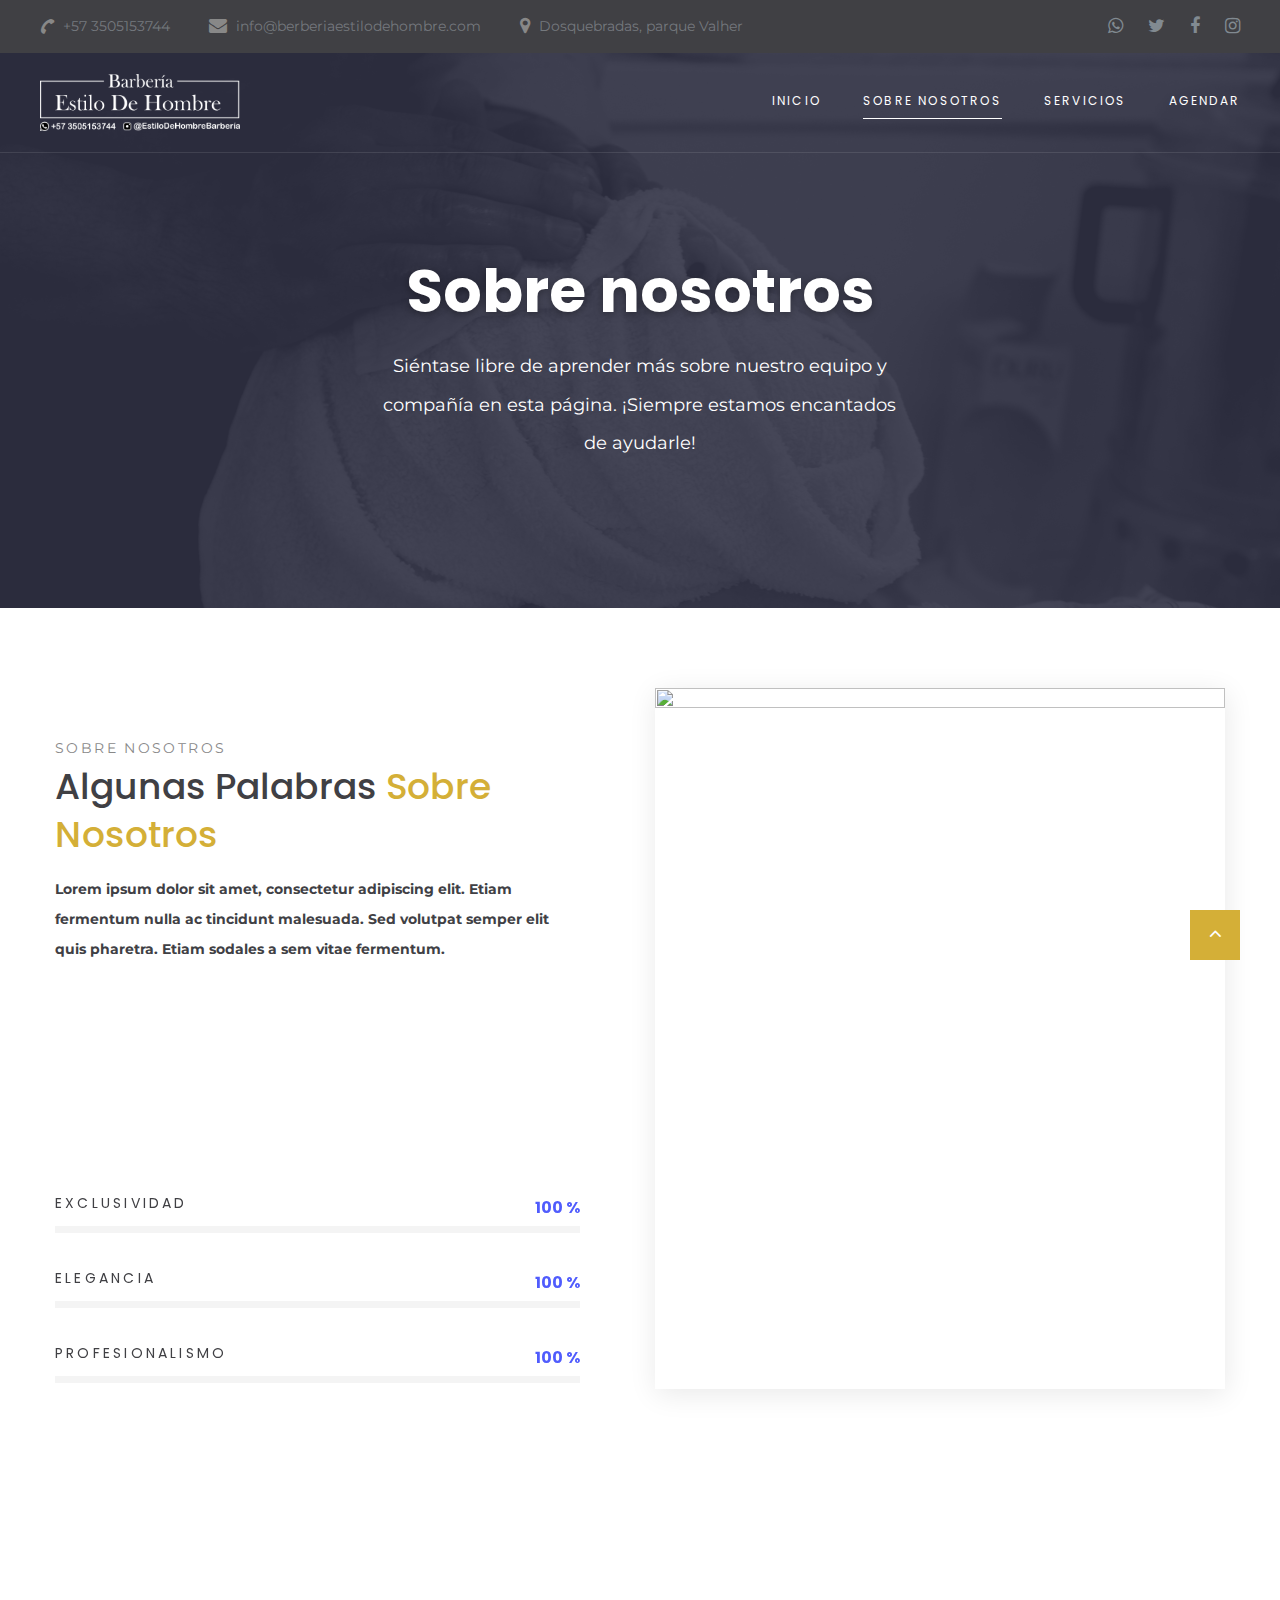
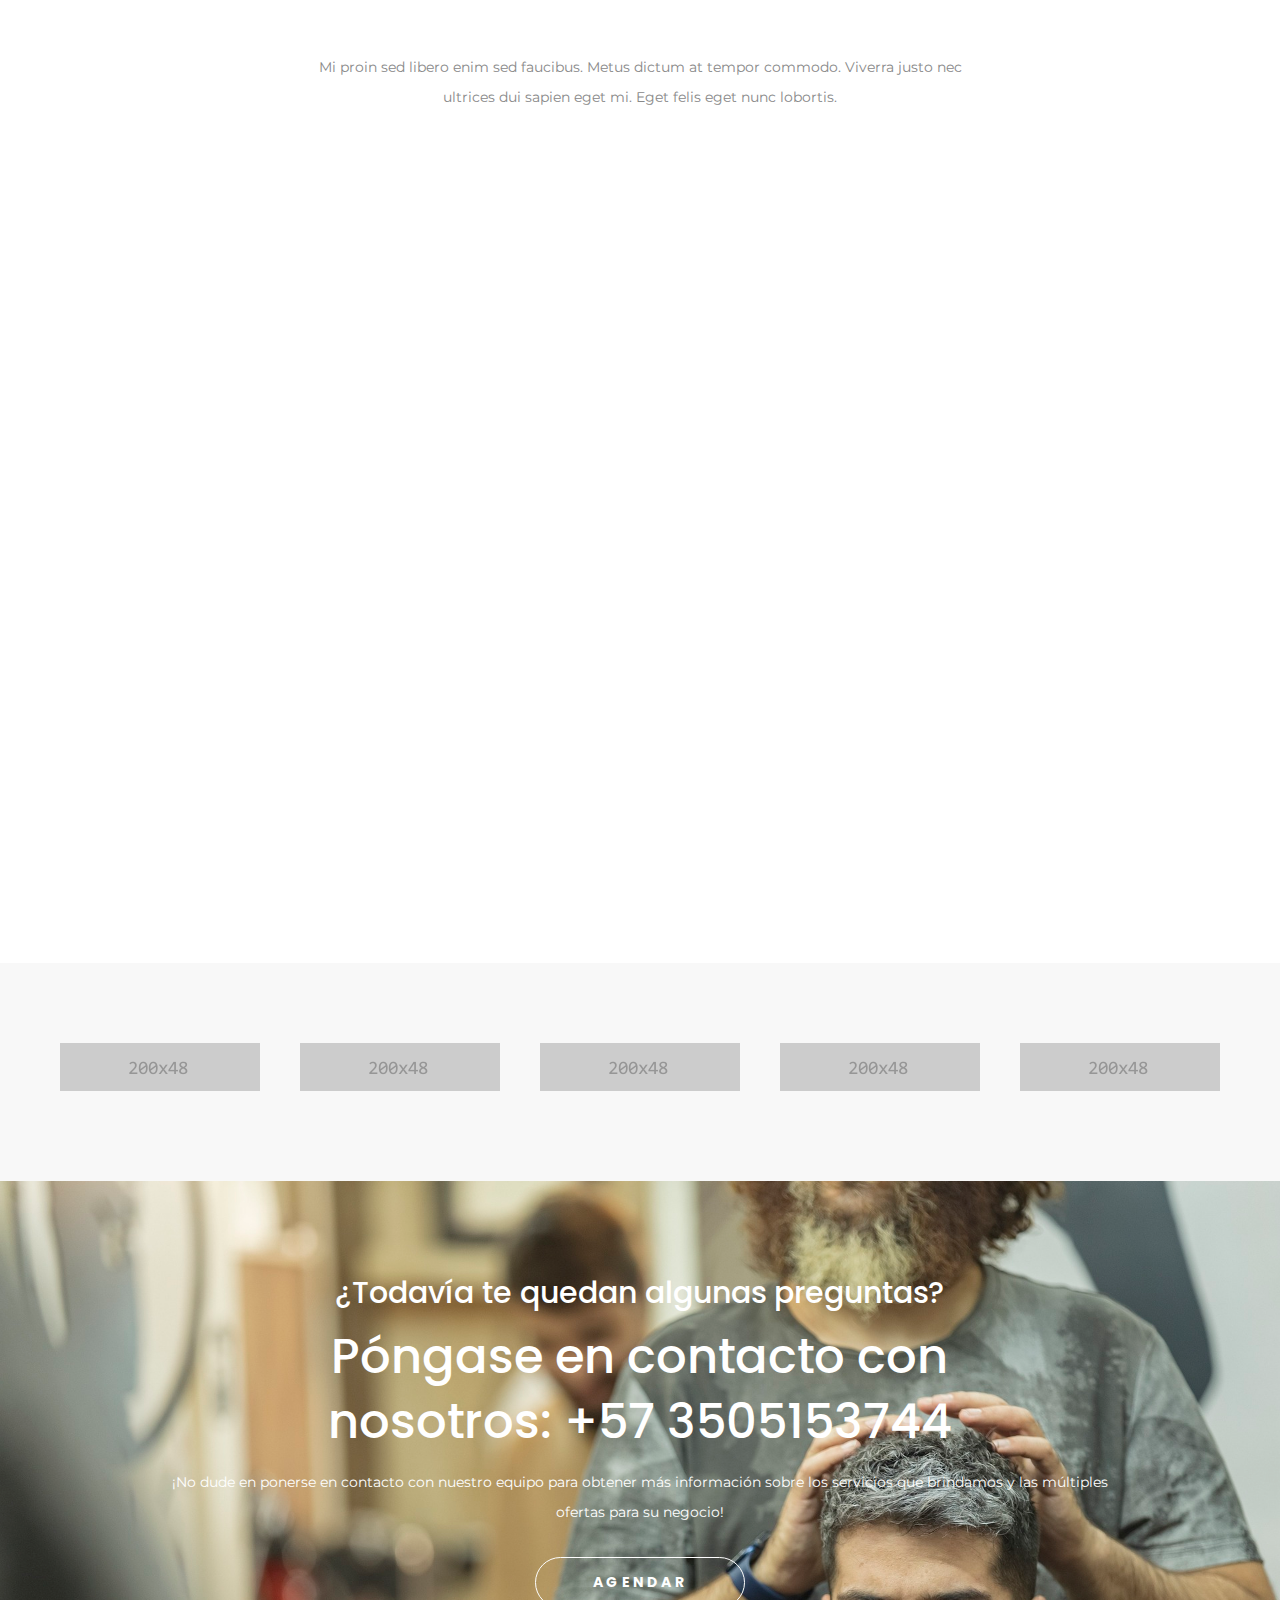
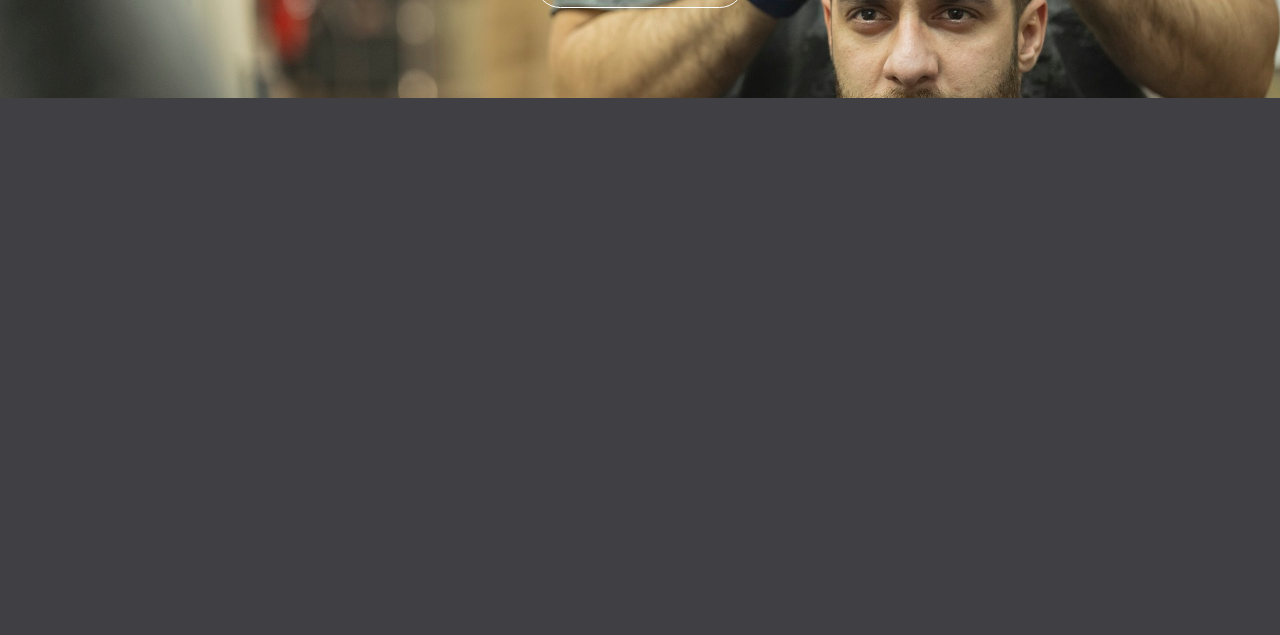
==== about.html @ 35cd014d "update file about" ====
<!DOCTYPE html>
<html class="wide wow-animation" lang="es">
  <head>
    <title>Sobre nosotros</title>
    <meta charset="utf-8">
    <meta name="viewport" content="width=device-width, height=device-height, initial-scale=1.0">
    <meta http-equiv="X-UA-Compatible" content="IE=edge">
    <link rel="icon" href="images/favicon.ico" type="image/x-icon">
    <link rel="stylesheet" type="text/css" href="//fonts.googleapis.com/css?family=Montserrat:300,400,700%7CPoppins:300,400,500,700,900">
    <link rel="stylesheet" href="css/bootstrap.css">
    <link rel="stylesheet" href="css/fonts.css">
    <link rel="stylesheet" href="css/style.css">
    <style>.ie-panel{display: none;background: #212121;padding: 10px 0;box-shadow: 3px 3px 5px 0 rgba(0,0,0,.3);clear: both;text-align:center;position: relative;z-index: 1;} html.ie-10 .ie-panel, html.lt-ie-10 .ie-panel {display: block;}</style>
  </head>
  <body>
    <div class="ie-panel"><a href="http://windows.microsoft.com/en-US/internet-explorer/"><img src="images/ie8-panel/warning_bar_0000_us.jpg" height="42" width="820" alt="You are using an outdated browser. For a faster, safer browsing experience, upgrade for free today."></a></div>
    <div class="preloader">
      <div class="preloader-body">
        <div class="cssload-container">
          <div class="cssload-speeding-wheel"></div>
        </div>
        <p>Cargando...</p>
      </div>
    </div>
    <div class="page">
      <header class="section page-header">
        <!--RD Navbar-->
        <div class="rd-navbar-wrap">
          <nav class="rd-navbar rd-navbar-classic" data-layout="rd-navbar-fixed" data-sm-layout="rd-navbar-fixed" data-md-layout="rd-navbar-fixed" data-md-device-layout="rd-navbar-fixed" data-lg-layout="rd-navbar-static" data-lg-device-layout="rd-navbar-static" data-xl-layout="rd-navbar-static" data-xl-device-layout="rd-navbar-static" data-lg-stick-up-offset="46px" data-xl-stick-up-offset="46px" data-xxl-stick-up-offset="46px" data-lg-stick-up="true" data-xl-stick-up="true" data-xxl-stick-up="true">
            <div class="rd-navbar-collapse-toggle rd-navbar-fixed-element-1" data-rd-navbar-toggle=".rd-navbar-collapse"><span></span></div>
            <div class="rd-navbar-aside-outer rd-navbar-collapse bg-gray-dark">
              <div class="rd-navbar-aside">
                <ul class="list-inline navbar-contact-list">
                  <li>
                    <div class="unit unit-spacing-xs align-items-center">
                      <div class="unit-left"><span class="icon text-middle fa-phone"></span></div>
                      <div class="unit-body"><a href="tel:#">+57 3505153744</a></div>
                    </div>
                  </li>
                  <li>
                    <div class="unit unit-spacing-xs align-items-center">
                      <div class="unit-left"><span class="icon text-middle fa-envelope"></span></div>
                      <div class="unit-body"><a href="mailto:#">info@berberiaestilodehombre.com</a></div>
                    </div>
                  </li>
                  <li>
                    <div class="unit unit-spacing-xs align-items-center">
                      <div class="unit-left"><span class="icon text-middle fa-map-marker"></span></div>
                      <div class="unit-body"><a href="#">Dosquebradas, parque Valher</a></div>
                    </div>
                  </li>
                </ul>
                <ul class="social-links">
                  <li><a class="icon icon-sm icon-circle icon-circle-md icon-bg-white fa-whatsapp" href="#"></a></li>
                  <li><a class="icon icon-sm icon-circle icon-circle-md icon-bg-white fa-twitter" href="#"></a></li>
                  <li><a class="icon icon-sm icon-circle icon-circle-md icon-bg-white fa-facebook" href="#"></a></li>
                  <li><a class="icon icon-sm icon-circle icon-circle-md icon-bg-white fa-instagram" href="#"></a></li>
                </ul>
              </div>
            </div>
            <div class="rd-navbar-main-outer">
              <div class="rd-navbar-main">
                <!--RD Navbar Panel-->
                <div class="rd-navbar-panel">
                  <!--RD Navbar Toggle-->
                  <button class="rd-navbar-toggle" data-rd-navbar-toggle=".rd-navbar-nav-wrap"><span></span></button>
                  <!--RD Navbar Brand-->
                  <div class="rd-navbar-brand">
                    <!--Brand--><a class="brand" href="index.html"><img class="brand-logo-dark" src="images/logosinfondo.png" alt="" width="100" height="17"/><img class="brand-logo-light" src="images/logo-inverse-200x34.png" alt="" width="100" height="17"/></a>
                  </div>
                </div>
                <div class="rd-navbar-main-element">
                  <div class="rd-navbar-nav-wrap">
                    <ul class="rd-navbar-nav">
                      <li class="rd-nav-item"><a class="rd-nav-link" href="index.html">Inicio</a>
                      </li>
                      <li class="rd-nav-item active"><a class="rd-nav-link" href="about.html">Sobre nosotros</a>
                      </li>
                      <li class="rd-nav-item"><a class="rd-nav-link" href="#">Servicios</a>
                      </li>
                      <li class="rd-nav-item"><a class="rd-nav-link" href="#">Agendar</a>
                      </li>
                    </ul>
                  </div>
                </div>
              </div>
            </div>
          </nav>
        </div>
      </header>
      <section class="section section-intro context-dark">
        <div class="intro-bg" style="background: url(images/barber-g7a86eee43_1920.jpg) no-repeat;background-size:cover;background-position: top center;"></div>
        <div class="container">
          <div class="row justify-content-center">
            <div class="col-xl-8 text-center">
              <h1 class="font-weight-bold wow fadeInLeft">Sobre nosotros</h1>
              <p class="intro-description wow fadeInRight">Siéntase libre de aprender más sobre nuestro equipo y compañía en esta página. ¡Siempre estamos encantados de ayudarle!</p>
            </div>
          </div>
        </div>
      </section>
      <!-- About page about section-->
      <section class="section section-md">
        <div class="container">
          <div class="row row-40 justify-content-center">
            <div class="col-lg-6 col-12">
              <div class="offset-top-45 offset-lg-right-45">
                <div class="section-name wow fadeInRight" data-wow-delay=".2s">Sobre nosotros</div>
                <h3 class="wow fadeInLeft text-capitalize" data-wow-delay=".3s">Algunas palabras<span class="text-primary"> sobre nosotros</span></h3>
                <p class="font-weight-bold text-gray-dark wow fadeInUp" data-wow-delay=".4s">Lorem ipsum dolor sit amet, consectetur adipiscing elit. Etiam fermentum nulla ac tincidunt malesuada. Sed volutpat semper elit quis pharetra. Etiam sodales a sem vitae fermentum.</p>
                <p class="wow fadeInUp" data-wow-delay=".4s">Sapien eget mi proin sed libero enim sed faucibus turpis. Placerat in egestas erat imperdiet sed euismod nisi. Vulputate eu scelerisque felis imperdiet. Lorem donec massa sapien faucibus. Volutpat diam.</p>
                <p class="wow fadeInUp" data-wow-delay=".4s">Adipiscing enim eu turpis egestas pretium aenean pharetra magna. Nullam non nisi est sit amet facilisis magna etiam. Nec feugiat in fermentum posuere urna nec.</p>
                <div class="offset-top-20">
                  <!--Linear progress bar-->
                  <article class="progress-linear">
                    <div class="progress-header progress-header-simple">
                      <p>Exclusividad</p><span class="progress-value">100</span>
                    </div>
                    <div class="progress-bar-linear-wrap">
                      <div class="progress-bar-linear"></div>
                    </div>
                  </article>
                  <!--Linear progress bar-->
                  <article class="progress-linear">
                    <div class="progress-header progress-header-simple">
                      <p>Elegancia</p><span class="progress-value">100</span>
                    </div>
                    <div class="progress-bar-linear-wrap">
                      <div class="progress-bar-linear"></div>
                    </div>
                  </article>
                  <!--Linear progress bar-->
                  <article class="progress-linear">
                    <div class="progress-header progress-header-simple">
                      <p>Profesionalismo</p><span class="progress-value">100</span>
                    </div>
                    <div class="progress-bar-linear-wrap">
                      <div class="progress-bar-linear"></div>
                    </div>
                  </article>
                </div>
              </div>
            </div>
            <div class="col-lg-6 col-sm-10 col-12">
              <div class="block-decorate-img wow fadeInLeft" data-wow-delay=".2s"><img src="images/sobrenosotros.jpg" alt="" width="570" height="701"/>
              </div>
            </div>
          </div>
        </div>
      </section>
      <!-- Our team-->
      <section class="section section-md">
        <div class="container">
          <div class="row row-50 justify-content-center">
            <div class="col-md col-12 text-center">
              <div class="section-name wow fadeInRight" data-wow-delay=".2s">Personas detrás de nuestro éxito</div>
              <h3 class="wow fadeInLeft text-capitalize" data-wow-delay=".3s">Conoce a Nuestro<span class="text-primary"> Equipo</span></h3>
              <p class="block-675">Mi proin sed libero enim sed faucibus. Metus dictum at tempor commodo. Viverra justo nec ultrices dui sapien eget mi. Eget felis eget nunc lobortis.</p>
            </div>
          </div>
          <div class="row row-50 justify-content-center">
            <div class="col-xl-4 col-sm-6 col-10 wow fadeInLeft" data-wow-delay=".3s">
              <div class="team-classic-wrap">
                <div class="team-classic-img"><img src="images/team-classic-1-370x397.jpg" alt="" width="370" height="198"/>
                </div>
                <div class="block-320 text-center">
                  <h4 class="font-weight-bold">David Ramírez</h4><span class="d-block">FUndador</span>
                  <p>Placerat duis ultricies lacus sed turpis tincidunt id aliquet. Et pharetra pharetra massa massa ultricies.</p>
                  <hr class="offset-top-40"/>
                  <ul class="justify-content-center social-links offset-top-30">
                    
                    <li><a class="fa fa fa-twitter" href="#"></a></li>
                    <li><a class="fa fa-facebook" href="#"></a></li>
                    <li><a class="fa fa-instagram" href="#"></a></li>
                  </ul>
                </div>
              </div>
            </div>
            <div class="col-xl-4 col-sm-6 col-10 wow fadeInUp" data-wow-delay=".3s">
              <div class="team-classic-wrap">
                <div class="team-classic-img"><img src="images/team-classic-2-370x397.jpg" alt="" width="370" height="198"/>
                </div>
                <div class="block-320 text-center">
                  <h4 class="font-weight-bold">Andrés Perez</h4><span class="d-block">Barbero profesional</span>
                  <p>Ut morbi tincidunt augue interdum velit. Sed euismod nisi porta lorem nisl rhoncus mattis rhoncus urna sed.</p>
                  <hr class="offset-top-40"/>
                  <ul class="justify-content-center social-links offset-top-30">
                    
                    <li><a class="fa fa fa-twitter" href="#"></a></li>
                    <li><a class="fa fa-facebook" href="#"></a></li>
                    <li><a class="fa fa-instagram" href="#"></a></li>
                  </ul>
                </div>
              </div>
            </div>
            <div class="col-xl-4 col-sm-6 col-10 wow fadeInRight" data-wow-delay=".3s">
              <div class="team-classic-wrap">
                <div class="team-classic-img"><img src="images/team-classic-3-370x397.jpg" alt="" width="370" height="198"/>
                </div>
                <div class="block-320 text-center">
                  <h4 class="font-weight-bold">Sergio Perez</h4><span class="d-block">Barbero profesional</span>
                  <p>Vitae aliquet nec ullamcorper sit amet risus nullam eget felis. Euismod lacinia at quis risus sed vulputate.</p>
                  <hr class="offset-top-40"/>
                  <ul class="justify-content-center social-links offset-top-30">
                    
                    <li><a class="fa fa fa-twitter" href="#"></a></li>
                    <li><a class="fa fa-facebook" href="#"></a></li>
                    <li><a class="fa fa-instagram" href="#"></a></li>
                  </ul>
                </div>
              </div>
            </div>
          </div>
        </div>
      </section>
      <!--Brands-->
      <section class="section section-md bg-gray-lighten">
        <div class="container">
          <div class="row">
            <!-- Owl Carousel-->
            <div class="owl-carousel text-center owl-brand" data-items="1" data-sm-items="2" data-md-items="3" data-lg-items="3" data-xl-items="5" data-xxl-items="5" data-dots="true" data-nav="false" data-stage-padding="15" data-loop="false" data-margin="30" data-mouse-drag="false" data-autoplay="true">
              <div class="item"><img src="images/brand-1-200x48.png" alt="" width="200" height="24"/>
              </div>
              <div class="item"><img src="images/brand-2-200x48.png" alt="" width="200" height="24"/>
              </div>
              <div class="item"><img src="images/brand-3-200x48.png" alt="" width="200" height="24"/>
              </div>
              <div class="item"><img src="images/brand-4-200x48.png" alt="" width="200" height="24"/>
              </div>
              <div class="item"><img src="images/brand-5-200x48.png" alt="" width="200" height="24"/>
              </div>
            </div>
          </div>
        </div>
      </section>
      <!--Cta section-->
      <section class="section section-md" style="background:url(images/man-g71db06d14_1920.jpg) no-repeat; background-size: cover;">
        <div class="container">
          <div class="row justify-content-center">
            <div class="col-md-10 col-12 text-center"><span class="text-white d-block cta-big-text font-weight-medium">¿Todavía te quedan algunas preguntas?</span>
              <h2 class="text-white"><span class="d-block">Póngase en contacto con nosotros:<a class="underline-link" href="tel:#"> +57 3505153744</a></span></h2>
              <p class="text-white">¡No dude en ponerse en contacto con nuestro equipo para obtener más información sobre los servicios que brindamos y las múltiples ofertas para su negocio!</p><a class="button-circle button-default-outline button button-lg button-width-210" href="contacts.html">Agendar</a>
            </div>
          </div>
        </div>
      </section>
      <footer class="section footer-classic section-sm">
        <div class="container">
          <div class="row row-30">
            
            <div class="col-lg-4 col-sm-8 wow fadeInUp">
              <P class="footer-classic-title">Información de contacto</P>
              <div class="d-block offset-top-0">Barrio Valher<span class="d-lg-block">Dosquebradas, Risaralda</span></div><a class="d-inline-block accent-link" href="mailto:#">info@berberiaestilodehombre.com</a><a class="d-inline-block" href="tel:#">+57 3505153744</a>
              <ul>
                <li>Lunes-Viernes:<span class="d-inline-block offset-left-10 text-white">9:30 AM - 9:00 PM</span></li>
                <li>Sábado:<span class="d-inline-block offset-left-10 text-white">10:00 AM - 9:00 PM</span></li>
                <li>Domingo:<span class="d-inline-block offset-left-10 text-white">10:00 AM - 3:00 PM</span></li>
              </ul>
            </div>
            <div class="col-lg-3 col-sm-4 wow fadeInUp" data-wow-delay=".3s">
              <P class="footer-classic-title">Links</P>
              <ul class="footer-classic-nav-list">
                <li><a href="index.html">Inicio</a></li>
                <li><a href="about.html">Sobre nosotros</a></li>
                <li><a href="#">Servicios</a></li>
                <li><a href="#">Agendar</a></li>
               
              </ul>
            </div>
            <div class="col-lg-3 wow fadeInLeft" data-wow-delay=".2s">
              <P class="footer-classic-title">newsletter</P>
              <form class="rd-mailform text-left footer-classic-subscribe-form" data-form-output="form-output-global" data-form-type="contact" method="post" action="bat/rd-mailform.php">
                <div class="form-wrap">
                  <label class="form-label" for="subscribe-email">Tu correo</label>
                  <input class="form-input" id="subscribe-email" type="email" name="email" data-constraints="@Email @Required">
                </div>
                <div class="form-button group-sm text-center text-lg-left">
                  <button class="button button-primary button-circle" type="submit">Inscribirse</button>
                </div>
              </form>
              <p>Sea el primero en enterarse de nuestras últimas noticias, actualizaciones y ofertas especiales.</p>
            </div>
          </div>
        </div>
        <div class="container wow fadeInUp" data-wow-delay=".4s">
          <div class="footer-classic-aside">
            <p class="rights"><span>&copy;&nbsp;</span><span class="copyright-year"></span>. Todos los derechos reservados Barbería Estilo de Hombre. Diseñado por <a href="#">Miguel Angel Ramírez</a></p>
            <ul class="social-links">
              
              <li><a class="fa fa fa-whatsapp" href="#"></a></li>
              <li><a class="fa fa-facebook" href="#"></a></li>
              <li><a class="fa fa-instagram" href="#"></a></li>
            </ul>
          </div>
        </div>
      </footer>
    </div>
    <div class="snackbars" id="form-output-global"></div>
    <script src="js/core.min.js"></script>
    <script src="js/script.js"></script>
  </body>
</html>
---- css/fonts.css ----
/*
* Fonts
*//*
* Font Awesome Icons 4.7.0
*/@font-face {	font-family: 'FontAwesome';	src: url("../fonts/fontawesome-webfont.eot?v=4.7.0");	src: url("../fonts/fontawesome-webfont.eot?#iefix&v=4.7.0") format("embedded-opentype"), url("../fonts/fontawesome-webfont.woff2?v=4.7.0") format("woff2"), url("../fonts/fontawesome-webfont.woff?v=4.7.0") format("woff"), url("../fonts/fontawesome-webfont.ttf?v=4.7.0") format("truetype"), url("../fonts/fontawesome-webfont.svg?v=4.7.0#fontawesomeregular") format("svg");	font-weight: normal;	font-style: normal;}.fa {	display: inline-block;	font-family: 'FontAwesome';	font-size: inherit;	text-rendering: auto;	-webkit-font-smoothing: antialiased;	-moz-osx-font-smoothing: grayscale;}[class*='fa-']:before {	font-weight: 400;	font-family: 'FontAwesome';}/* makes the font 33% larger relative to the icon container */.fa-lg {	font-size: 1.33333333em;	line-height: 0.75em;	vertical-align: -15%;}.fa-2x {	font-size: 2em;}.fa-3x {	font-size: 3em;}.fa-4x {	font-size: 4em;}.fa-5x {	font-size: 5em;}.fa-fw {	width: 1.28571429em;	text-align: center;}.fa-ul {	padding-left: 0;	margin-left: 2.14285714em;	list-style-type: none;}.fa-ul > li {	position: relative;}.fa-li {	position: absolute;	left: -2.14285714em;	width: 2.14285714em;	top: 0.14285714em;	text-align: center;}.fa-li.fa-lg {	left: -1.85714286em;}.fa-border {	padding: .2em .25em .15em;	border: solid 0.08em #eeeeee;	border-radius: .1em;}.fa-pull-left {	float: left;}.fa-pull-right {	float: right;}.fa.fa-pull-left {	margin-right: .3em;}.fa.fa-pull-right {	margin-left: .3em;}/* Deprecated as of 4.4.0 */.pull-right {	float: right;}.pull-left {	float: left;}.fa.pull-left {	margin-right: .3em;}.fa.pull-right {	margin-left: .3em;}.fa-spin {	-webkit-animation: fa-spin 2s infinite linear;	animation: fa-spin 2s infinite linear;}.fa-pulse {	-webkit-animation: fa-spin 1s infinite steps(8);	animation: fa-spin 1s infinite steps(8);}@-webkit-keyframes fa-spin {	0% {		-webkit-transform: rotate(0deg);		transform: rotate(0deg);	}	100% {		-webkit-transform: rotate(359deg);		transform: rotate(359deg);	}}@keyframes fa-spin {	0% {		-webkit-transform: rotate(0deg);		transform: rotate(0deg);	}	100% {		-webkit-transform: rotate(359deg);		transform: rotate(359deg);	}}.fa-rotate-90 {	-ms-filter: "progid:DXImageTransform.Microsoft.BasicImage(rotation=1)";	-webkit-transform: rotate(90deg);	-ms-transform: rotate(90deg);	transform: rotate(90deg);}.fa-rotate-180 {	-ms-filter: "progid:DXImageTransform.Microsoft.BasicImage(rotation=2)";	-webkit-transform: rotate(180deg);	-ms-transform: rotate(180deg);	transform: rotate(180deg);}.fa-rotate-270 {	-ms-filter: "progid:DXImageTransform.Microsoft.BasicImage(rotation=3)";	-webkit-transform: rotate(270deg);	-ms-transform: rotate(270deg);	transform: rotate(270deg);}.fa-flip-horizontal {	-ms-filter: "progid:DXImageTransform.Microsoft.BasicImage(rotation=0, mirror=1)";	-webkit-transform: scale(-1, 1);	-ms-transform: scale(-1, 1);	transform: scale(-1, 1);}.fa-flip-vertical {	-ms-filter: "progid:DXImageTransform.Microsoft.BasicImage(rotation=2, mirror=1)";	-webkit-transform: scale(1, -1);	-ms-transform: scale(1, -1);	transform: scale(1, -1);}:root .fa-rotate-90,:root .fa-rotate-180,:root .fa-rotate-270,:root .fa-flip-horizontal,:root .fa-flip-vertical {	filter: none;}.fa-stack {	position: relative;	display: inline-block;	width: 2em;	height: 2em;	line-height: 2em;	vertical-align: middle;}.fa-stack-1x,.fa-stack-2x {	position: absolute;	left: 0;	width: 100%;	text-align: center;}.fa-stack-1x {	line-height: inherit;}.fa-stack-2x {	font-size: 2em;}.fa-inverse {	color: #ffffff;}/* Font Awesome uses the Unicode Private Use Area (PUA) to ensure screen
   readers do not read off random characters that represent icons */.fa-glass:before {	content: "\f000";}.fa-music:before {	content: "\f001";}.fa-search:before {	content: "\f002";}.fa-envelope-o:before {	content: "\f003";}.fa-heart:before {	content: "\f004";}.fa-star:before {	content: "\f005";}.fa-star-o:before {	content: "\f006";}.fa-user:before {	content: "\f007";}.fa-film:before {	content: "\f008";}.fa-th-large:before {	content: "\f009";}.fa-th:before {	content: "\f00a";}.fa-th-list:before {	content: "\f00b";}.fa-check:before {	content: "\f00c";}.fa-remove:before,.fa-close:before,.fa-times:before {	content: "\f00d";}.fa-search-plus:before {	content: "\f00e";}.fa-search-minus:before {	content: "\f010";}.fa-power-off:before {	content: "\f011";}.fa-signal:before {	content: "\f012";}.fa-gear:before,.fa-cog:before {	content: "\f013";}.fa-trash-o:before {	content: "\f014";}.fa-home:before {	content: "\f015";}.fa-file-o:before {	content: "\f016";}.fa-clock-o:before {	content: "\f017";}.fa-road:before {	content: "\f018";}.fa-download:before {	content: "\f019";}.fa-arrow-circle-o-down:before {	content: "\f01a";}.fa-arrow-circle-o-up:before {	content: "\f01b";}.fa-inbox:before {	content: "\f01c";}.fa-play-circle-o:before {	content: "\f01d";}.fa-rotate-right:before,.fa-repeat:before {	content: "\f01e";}.fa-refresh:before {	content: "\f021";}.fa-list-alt:before {	content: "\f022";}.fa-lock:before {	content: "\f023";}.fa-flag:before {	content: "\f024";}.fa-headphones:before {	content: "\f025";}.fa-volume-off:before {	content: "\f026";}.fa-volume-down:before {	content: "\f027";}.fa-volume-up:before {	content: "\f028";}.fa-qrcode:before {	content: "\f029";}.fa-barcode:before {	content: "\f02a";}.fa-tag:before {	content: "\f02b";}.fa-tags:before {	content: "\f02c";}.fa-book:before {	content: "\f02d";}.fa-bookmark:before {	content: "\f02e";}.fa-print:before {	content: "\f02f";}.fa-camera:before {	content: "\f030";}.fa-font:before {	content: "\f031";}.fa-bold:before {	content: "\f032";}.fa-italic:before {	content: "\f033";}.fa-text-height:before {	content: "\f034";}.fa-text-width:before {	content: "\f035";}.fa-align-left:before {	content: "\f036";}.fa-align-center:before {	content: "\f037";}.fa-align-right:before {	content: "\f038";}.fa-align-justify:before {	content: "\f039";}.fa-list:before {	content: "\f03a";}.fa-dedent:before,.fa-outdent:before {	content: "\f03b";}.fa-indent:before {	content: "\f03c";}.fa-video-camera:before {	content: "\f03d";}.fa-photo:before,.fa-image:before,.fa-picture-o:before {	content: "\f03e";}.fa-pencil:before {	content: "\f040";}.fa-map-marker:before {	content: "\f041";}.fa-adjust:before {	content: "\f042";}.fa-tint:before {	content: "\f043";}.fa-edit:before,.fa-pencil-square-o:before {	content: "\f044";}.fa-share-square-o:before {	content: "\f045";}.fa-check-square-o:before {	content: "\f046";}.fa-arrows:before {	content: "\f047";}.fa-step-backward:before {	content: "\f048";}.fa-fast-backward:before {	content: "\f049";}.fa-backward:before {	content: "\f04a";}.fa-play:before {	content: "\f04b";}.fa-pause:before {	content: "\f04c";}.fa-stop:before {	content: "\f04d";}.fa-forward:before {	content: "\f04e";}.fa-fast-forward:before {	content: "\f050";}.fa-step-forward:before {	content: "\f051";}.fa-eject:before {	content: "\f052";}.fa-chevron-left:before {	content: "\f053";}.fa-chevron-right:before {	content: "\f054";}.fa-plus-circle:before {	content: "\f055";}.fa-minus-circle:before {	content: "\f056";}.fa-times-circle:before {	content: "\f057";}.fa-check-circle:before {	content: "\f058";}.fa-question-circle:before {	content: "\f059";}.fa-info-circle:before {	content: "\f05a";}.fa-crosshairs:before {	content: "\f05b";}.fa-times-circle-o:before {	content: "\f05c";}.fa-check-circle-o:before {	content: "\f05d";}.fa-ban:before {	content: "\f05e";}.fa-arrow-left:before {	content: "\f060";}.fa-arrow-right:before {	content: "\f061";}.fa-arrow-up:before {	content: "\f062";}.fa-arrow-down:before {	content: "\f063";}.fa-mail-forward:before,.fa-share:before {	content: "\f064";}.fa-expand:before {	content: "\f065";}.fa-compress:before {	content: "\f066";}.fa-plus:before {	content: "\f067";}.fa-minus:before {	content: "\f068";}.fa-asterisk:before {	content: "\f069";}.fa-exclamation-circle:before {	content: "\f06a";}.fa-gift:before {	content: "\f06b";}.fa-leaf:before {	content: "\f06c";}.fa-fire:before {	content: "\f06d";}.fa-eye:before {	content: "\f06e";}.fa-eye-slash:before {	content: "\f070";}.fa-warning:before,.fa-exclamation-triangle:before {	content: "\f071";}.fa-plane:before {	content: "\f072";}.fa-calendar:before {	content: "\f073";}.fa-random:before {	content: "\f074";}.fa-comment:before {	content: "\f075";}.fa-magnet:before {	content: "\f076";}.fa-chevron-up:before {	content: "\f077";}.fa-chevron-down:before {	content: "\f078";}.fa-retweet:before {	content: "\f079";}.fa-shopping-cart:before {	content: "\f07a";}.fa-folder:before {	content: "\f07b";}.fa-folder-open:before {	content: "\f07c";}.fa-arrows-v:before {	content: "\f07d";}.fa-arrows-h:before {	content: "\f07e";}.fa-bar-chart-o:before,.fa-bar-chart:before {	content: "\f080";}.fa-twitter-square:before {	content: "\f081";}.fa-facebook-square:before {	content: "\f082";}.fa-camera-retro:before {	content: "\f083";}.fa-key:before {	content: "\f084";}.fa-gears:before,.fa-cogs:before {	content: "\f085";}.fa-comments:before {	content: "\f086";}.fa-thumbs-o-up:before {	content: "\f087";}.fa-thumbs-o-down:before {	content: "\f088";}.fa-star-half:before {	content: "\f089";}.fa-heart-o:before {	content: "\f08a";}.fa-sign-out:before {	content: "\f08b";}.fa-linkedin-square:before {	content: "\f08c";}.fa-thumb-tack:before {	content: "\f08d";}.fa-external-link:before {	content: "\f08e";}.fa-sign-in:before {	content: "\f090";}.fa-trophy:before {	content: "\f091";}.fa-github-square:before {	content: "\f092";}.fa-upload:before {	content: "\f093";}.fa-lemon-o:before {	content: "\f094";}.fa-phone:before {	content: "\f095";}.fa-square-o:before {	content: "\f096";}.fa-bookmark-o:before {	content: "\f097";}.fa-phone-square:before {	content: "\f098";}.fa-twitter:before {	content: "\f099";}.fa-facebook-f:before,.fa-facebook:before {	content: "\f09a";}.fa-github:before {	content: "\f09b";}.fa-unlock:before {	content: "\f09c";}.fa-credit-card:before {	content: "\f09d";}.fa-feed:before,.fa-rss:before {	content: "\f09e";}.fa-hdd-o:before {	content: "\f0a0";}.fa-bullhorn:before {	content: "\f0a1";}.fa-bell:before {	content: "\f0f3";}.fa-certificate:before {	content: "\f0a3";}.fa-hand-o-right:before {	content: "\f0a4";}.fa-hand-o-left:before {	content: "\f0a5";}.fa-hand-o-up:before {	content: "\f0a6";}.fa-hand-o-down:before {	content: "\f0a7";}.fa-arrow-circle-left:before {	content: "\f0a8";}.fa-arrow-circle-right:before {	content: "\f0a9";}.fa-arrow-circle-up:before {	content: "\f0aa";}.fa-arrow-circle-down:before {	content: "\f0ab";}.fa-globe:before {	content: "\f0ac";}.fa-wrench:before {	content: "\f0ad";}.fa-tasks:before {	content: "\f0ae";}.fa-filter:before {	content: "\f0b0";}.fa-briefcase:before {	content: "\f0b1";}.fa-arrows-alt:before {	content: "\f0b2";}.fa-group:before,.fa-users:before {	content: "\f0c0";}.fa-chain:before,.fa-link:before {	content: "\f0c1";}.fa-cloud:before {	content: "\f0c2";}.fa-flask:before {	content: "\f0c3";}.fa-cut:before,.fa-scissors:before {	content: "\f0c4";}.fa-copy:before,.fa-files-o:before {	content: "\f0c5";}.fa-paperclip:before {	content: "\f0c6";}.fa-save:before,.fa-floppy-o:before {	content: "\f0c7";}.fa-square:before {	content: "\f0c8";}.fa-navicon:before,.fa-reorder:before,.fa-bars:before {	content: "\f0c9";}.fa-list-ul:before {	content: "\f0ca";}.fa-list-ol:before {	content: "\f0cb";}.fa-strikethrough:before {	content: "\f0cc";}.fa-underline:before {	content: "\f0cd";}.fa-table:before {	content: "\f0ce";}.fa-magic:before {	content: "\f0d0";}.fa-truck:before {	content: "\f0d1";}.fa-pinterest:before {	content: "\f0d2";}.fa-pinterest-square:before {	content: "\f0d3";}.fa-google-plus-square:before {	content: "\f0d4";}.fa-google-plus:before {	content: "\f0d5";}.fa-money:before {	content: "\f0d6";}.fa-caret-down:before {	content: "\f0d7";}.fa-caret-up:before {	content: "\f0d8";}.fa-caret-left:before {	content: "\f0d9";}.fa-caret-right:before {	content: "\f0da";}.fa-columns:before {	content: "\f0db";}.fa-unsorted:before,.fa-sort:before {	content: "\f0dc";}.fa-sort-down:before,.fa-sort-desc:before {	content: "\f0dd";}.fa-sort-up:before,.fa-sort-asc:before {	content: "\f0de";}.fa-envelope:before {	content: "\f0e0";}.fa-linkedin:before {	content: "\f0e1";}.fa-rotate-left:before,.fa-undo:before {	content: "\f0e2";}.fa-legal:before,.fa-gavel:before {	content: "\f0e3";}.fa-dashboard:before,.fa-tachometer:before {	content: "\f0e4";}.fa-comment-o:before {	content: "\f0e5";}.fa-comments-o:before {	content: "\f0e6";}.fa-flash:before,.fa-bolt:before {	content: "\f0e7";}.fa-sitemap:before {	content: "\f0e8";}.fa-umbrella:before {	content: "\f0e9";}.fa-paste:before,.fa-clipboard:before {	content: "\f0ea";}.fa-lightbulb-o:before {	content: "\f0eb";}.fa-exchange:before {	content: "\f0ec";}.fa-cloud-download:before {	content: "\f0ed";}.fa-cloud-upload:before {	content: "\f0ee";}.fa-user-md:before {	content: "\f0f0";}.fa-stethoscope:before {	content: "\f0f1";}.fa-suitcase:before {	content: "\f0f2";}.fa-bell-o:before {	content: "\f0a2";}.fa-coffee:before {	content: "\f0f4";}.fa-cutlery:before {	content: "\f0f5";}.fa-file-text-o:before {	content: "\f0f6";}.fa-building-o:before {	content: "\f0f7";}.fa-hospital-o:before {	content: "\f0f8";}.fa-ambulance:before {	content: "\f0f9";}.fa-medkit:before {	content: "\f0fa";}.fa-fighter-jet:before {	content: "\f0fb";}.fa-beer:before {	content: "\f0fc";}.fa-h-square:before {	content: "\f0fd";}.fa-plus-square:before {	content: "\f0fe";}.fa-angle-double-left:before {	content: "\f100";}.fa-angle-double-right:before {	content: "\f101";}.fa-angle-double-up:before {	content: "\f102";}.fa-angle-double-down:before {	content: "\f103";}.fa-angle-left:before {	content: "\f104";}.fa-angle-right:before {	content: "\f105";}.fa-angle-up:before {	content: "\f106";}.fa-angle-down:before {	content: "\f107";}.fa-desktop:before {	content: "\f108";}.fa-laptop:before {	content: "\f109";}.fa-tablet:before {	content: "\f10a";}.fa-mobile-phone:before,.fa-mobile:before {	content: "\f10b";}.fa-circle-o:before {	content: "\f10c";}.fa-quote-left:before {	content: "\f10d";}.fa-quote-right:before {	content: "\f10e";}.fa-spinner:before {	content: "\f110";}.fa-circle:before {	content: "\f111";}.fa-mail-reply:before,.fa-reply:before {	content: "\f112";}.fa-github-alt:before {	content: "\f113";}.fa-folder-o:before {	content: "\f114";}.fa-folder-open-o:before {	content: "\f115";}.fa-smile-o:before {	content: "\f118";}.fa-frown-o:before {	content: "\f119";}.fa-meh-o:before {	content: "\f11a";}.fa-gamepad:before {	content: "\f11b";}.fa-keyboard-o:before {	content: "\f11c";}.fa-flag-o:before {	content: "\f11d";}.fa-flag-checkered:before {	content: "\f11e";}.fa-terminal:before {	content: "\f120";}.fa-code:before {	content: "\f121";}.fa-mail-reply-all:before,.fa-reply-all:before {	content: "\f122";}.fa-star-half-empty:before,.fa-star-half-full:before,.fa-star-half-o:before {	content: "\f123";}.fa-location-arrow:before {	content: "\f124";}.fa-crop:before {	content: "\f125";}.fa-code-fork:before {	content: "\f126";}.fa-unlink:before,.fa-chain-broken:before {	content: "\f127";}.fa-question:before {	content: "\f128";}.fa-info:before {	content: "\f129";}.fa-exclamation:before {	content: "\f12a";}.fa-superscript:before {	content: "\f12b";}.fa-subscript:before {	content: "\f12c";}.fa-eraser:before {	content: "\f12d";}.fa-puzzle-piece:before {	content: "\f12e";}.fa-microphone:before {	content: "\f130";}.fa-microphone-slash:before {	content: "\f131";}.fa-shield:before {	content: "\f132";}.fa-calendar-o:before {	content: "\f133";}.fa-fire-extinguisher:before {	content: "\f134";}.fa-rocket:before {	content: "\f135";}.fa-maxcdn:before {	content: "\f136";}.fa-chevron-circle-left:before {	content: "\f137";}.fa-chevron-circle-right:before {	content: "\f138";}.fa-chevron-circle-up:before {	content: "\f139";}.fa-chevron-circle-down:before {	content: "\f13a";}.fa-html5:before {	content: "\f13b";}.fa-css3:before {	content: "\f13c";}.fa-anchor:before {	content: "\f13d";}.fa-unlock-alt:before {	content: "\f13e";}.fa-bullseye:before {	content: "\f140";}.fa-ellipsis-h:before {	content: "\f141";}.fa-ellipsis-v:before {	content: "\f142";}.fa-rss-square:before {	content: "\f143";}.fa-play-circle:before {	content: "\f144";}.fa-ticket:before {	content: "\f145";}.fa-minus-square:before {	content: "\f146";}.fa-minus-square-o:before {	content: "\f147";}.fa-level-up:before {	content: "\f148";}.fa-level-down:before {	content: "\f149";}.fa-check-square:before {	content: "\f14a";}.fa-pencil-square:before {	content: "\f14b";}.fa-external-link-square:before {	content: "\f14c";}.fa-share-square:before {	content: "\f14d";}.fa-compass:before {	content: "\f14e";}.fa-toggle-down:before,.fa-caret-square-o-down:before {	content: "\f150";}.fa-toggle-up:before,.fa-caret-square-o-up:before {	content: "\f151";}.fa-toggle-right:before,.fa-caret-square-o-right:before {	content: "\f152";}.fa-euro:before,.fa-eur:before {	content: "\f153";}.fa-gbp:before {	content: "\f154";}.fa-dollar:before,.fa-usd:before {	content: "\f155";}.fa-rupee:before,.fa-inr:before {	content: "\f156";}.fa-cny:before,.fa-rmb:before,.fa-yen:before,.fa-jpy:before {	content: "\f157";}.fa-ruble:before,.fa-rouble:before,.fa-rub:before {	content: "\f158";}.fa-won:before,.fa-krw:before {	content: "\f159";}.fa-bitcoin:before,.fa-btc:before {	content: "\f15a";}.fa-file:before {	content: "\f15b";}.fa-file-text:before {	content: "\f15c";}.fa-sort-alpha-asc:before {	content: "\f15d";}.fa-sort-alpha-desc:before {	content: "\f15e";}.fa-sort-amount-asc:before {	content: "\f160";}.fa-sort-amount-desc:before {	content: "\f161";}.fa-sort-numeric-asc:before {	content: "\f162";}.fa-sort-numeric-desc:before {	content: "\f163";}.fa-thumbs-up:before {	content: "\f164";}.fa-thumbs-down:before {	content: "\f165";}.fa-youtube-square:before {	content: "\f166";}.fa-youtube:before {	content: "\f167";}.fa-xing:before {	content: "\f168";}.fa-xing-square:before {	content: "\f169";}.fa-youtube-play:before {	content: "\f16a";}.fa-dropbox:before {	content: "\f16b";}.fa-stack-overflow:before {	content: "\f16c";}.fa-instagram:before {	content: "\f16d";}.fa-flickr:before {	content: "\f16e";}.fa-adn:before {	content: "\f170";}.fa-bitbucket:before {	content: "\f171";}.fa-bitbucket-square:before {	content: "\f172";}.fa-tumblr:before {	content: "\f173";}.fa-tumblr-square:before {	content: "\f174";}.fa-long-arrow-down:before {	content: "\f175";}.fa-long-arrow-up:before {	content: "\f176";}.fa-long-arrow-left:before {	content: "\f177";}.fa-long-arrow-right:before {	content: "\f178";}.fa-apple:before {	content: "\f179";}.fa-windows:before {	content: "\f17a";}.fa-android:before {	content: "\f17b";}.fa-linux:before {	content: "\f17c";}.fa-dribbble:before {	content: "\f17d";}.fa-skype:before {	content: "\f17e";}.fa-foursquare:before {	content: "\f180";}.fa-trello:before {	content: "\f181";}.fa-female:before {	content: "\f182";}.fa-male:before {	content: "\f183";}.fa-gittip:before,.fa-gratipay:before {	content: "\f184";}.fa-sun-o:before {	content: "\f185";}.fa-moon-o:before {	content: "\f186";}.fa-archive:before {	content: "\f187";}.fa-bug:before {	content: "\f188";}.fa-vk:before {	content: "\f189";}.fa-weibo:before {	content: "\f18a";}.fa-renren:before {	content: "\f18b";}.fa-pagelines:before {	content: "\f18c";}.fa-stack-exchange:before {	content: "\f18d";}.fa-arrow-circle-o-right:before {	content: "\f18e";}.fa-arrow-circle-o-left:before {	content: "\f190";}.fa-toggle-left:before,.fa-caret-square-o-left:before {	content: "\f191";}.fa-dot-circle-o:before {	content: "\f192";}.fa-wheelchair:before {	content: "\f193";}.fa-vimeo-square:before {	content: "\f194";}.fa-turkish-lira:before,.fa-try:before {	content: "\f195";}.fa-plus-square-o:before {	content: "\f196";}.fa-space-shuttle:before {	content: "\f197";}.fa-slack:before {	content: "\f198";}.fa-envelope-square:before {	content: "\f199";}.fa-wordpress:before {	content: "\f19a";}.fa-openid:before {	content: "\f19b";}.fa-institution:before,.fa-bank:before,.fa-university:before {	content: "\f19c";}.fa-mortar-board:before,.fa-graduation-cap:before {	content: "\f19d";}.fa-yahoo:before {	content: "\f19e";}.fa-google:before {	content: "\f1a0";}.fa-reddit:before {	content: "\f1a1";}.fa-reddit-square:before {	content: "\f1a2";}.fa-stumbleupon-circle:before {	content: "\f1a3";}.fa-stumbleupon:before {	content: "\f1a4";}.fa-delicious:before {	content: "\f1a5";}.fa-digg:before {	content: "\f1a6";}.fa-pied-piper-pp:before {	content: "\f1a7";}.fa-pied-piper-alt:before {	content: "\f1a8";}.fa-drupal:before {	content: "\f1a9";}.fa-joomla:before {	content: "\f1aa";}.fa-language:before {	content: "\f1ab";}.fa-fax:before {	content: "\f1ac";}.fa-building:before {	content: "\f1ad";}.fa-child:before {	content: "\f1ae";}.fa-paw:before {	content: "\f1b0";}.fa-spoon:before {	content: "\f1b1";}.fa-cube:before {	content: "\f1b2";}.fa-cubes:before {	content: "\f1b3";}.fa-behance:before {	content: "\f1b4";}.fa-behance-square:before {	content: "\f1b5";}.fa-steam:before {	content: "\f1b6";}.fa-steam-square:before {	content: "\f1b7";}.fa-recycle:before {	content: "\f1b8";}.fa-automobile:before,.fa-car:before {	content: "\f1b9";}.fa-cab:before,.fa-taxi:before {	content: "\f1ba";}.fa-tree:before {	content: "\f1bb";}.fa-spotify:before {	content: "\f1bc";}.fa-deviantart:before {	content: "\f1bd";}.fa-soundcloud:before {	content: "\f1be";}.fa-database:before {	content: "\f1c0";}.fa-file-pdf-o:before {	content: "\f1c1";}.fa-file-word-o:before {	content: "\f1c2";}.fa-file-excel-o:before {	content: "\f1c3";}.fa-file-powerpoint-o:before {	content: "\f1c4";}.fa-file-photo-o:before,.fa-file-picture-o:before,.fa-file-image-o:before {	content: "\f1c5";}.fa-file-zip-o:before,.fa-file-archive-o:before {	content: "\f1c6";}.fa-file-sound-o:before,.fa-file-audio-o:before {	content: "\f1c7";}.fa-file-movie-o:before,.fa-file-video-o:before {	content: "\f1c8";}.fa-file-code-o:before {	content: "\f1c9";}.fa-vine:before {	content: "\f1ca";}.fa-codepen:before {	content: "\f1cb";}.fa-jsfiddle:before {	content: "\f1cc";}.fa-life-bouy:before,.fa-life-buoy:before,.fa-life-saver:before,.fa-support:before,.fa-life-ring:before {	content: "\f1cd";}.fa-circle-o-notch:before {	content: "\f1ce";}.fa-ra:before,.fa-resistance:before,.fa-rebel:before {	content: "\f1d0";}.fa-ge:before,.fa-empire:before {	content: "\f1d1";}.fa-git-square:before {	content: "\f1d2";}.fa-git:before {	content: "\f1d3";}.fa-y-combinator-square:before,.fa-yc-square:before,.fa-hacker-news:before {	content: "\f1d4";}.fa-tencent-weibo:before {	content: "\f1d5";}.fa-qq:before {	content: "\f1d6";}.fa-wechat:before,.fa-weixin:before {	content: "\f1d7";}.fa-send:before,.fa-paper-plane:before {	content: "\f1d8";}.fa-send-o:before,.fa-paper-plane-o:before {	content: "\f1d9";}.fa-history:before {	content: "\f1da";}.fa-circle-thin:before {	content: "\f1db";}.fa-header:before {	content: "\f1dc";}.fa-paragraph:before {	content: "\f1dd";}.fa-sliders:before {	content: "\f1de";}.fa-share-alt:before {	content: "\f1e0";}.fa-share-alt-square:before {	content: "\f1e1";}.fa-bomb:before {	content: "\f1e2";}.fa-soccer-ball-o:before,.fa-futbol-o:before {	content: "\f1e3";}.fa-tty:before {	content: "\f1e4";}.fa-binoculars:before {	content: "\f1e5";}.fa-plug:before {	content: "\f1e6";}.fa-slideshare:before {	content: "\f1e7";}.fa-twitch:before {	content: "\f1e8";}.fa-yelp:before {	content: "\f1e9";}.fa-newspaper-o:before {	content: "\f1ea";}.fa-wifi:before {	content: "\f1eb";}.fa-calculator:before {	content: "\f1ec";}.fa-paypal:before {	content: "\f1ed";}.fa-google-wallet:before {	content: "\f1ee";}.fa-cc-visa:before {	content: "\f1f0";}.fa-cc-mastercard:before {	content: "\f1f1";}.fa-cc-discover:before {	content: "\f1f2";}.fa-cc-amex:before {	content: "\f1f3";}.fa-cc-paypal:before {	content: "\f1f4";}.fa-cc-stripe:before {	content: "\f1f5";}.fa-bell-slash:before {	content: "\f1f6";}.fa-bell-slash-o:before {	content: "\f1f7";}.fa-trash:before {	content: "\f1f8";}.fa-copyright:before {	content: "\f1f9";}.fa-at:before {	content: "\f1fa";}.fa-eyedropper:before {	content: "\f1fb";}.fa-paint-brush:before {	content: "\f1fc";}.fa-birthday-cake:before {	content: "\f1fd";}.fa-area-chart:before {	content: "\f1fe";}.fa-pie-chart:before {	content: "\f200";}.fa-line-chart:before {	content: "\f201";}.fa-lastfm:before {	content: "\f202";}.fa-lastfm-square:before {	content: "\f203";}.fa-toggle-off:before {	content: "\f204";}.fa-toggle-on:before {	content: "\f205";}.fa-bicycle:before {	content: "\f206";}.fa-bus:before {	content: "\f207";}.fa-ioxhost:before {	content: "\f208";}.fa-angellist:before {	content: "\f209";}.fa-cc:before {	content: "\f20a";}.fa-shekel:before,.fa-sheqel:before,.fa-ils:before {	content: "\f20b";}.fa-meanpath:before {	content: "\f20c";}.fa-buysellads:before {	content: "\f20d";}.fa-connectdevelop:before {	content: "\f20e";}.fa-dashcube:before {	content: "\f210";}.fa-forumbee:before {	content: "\f211";}.fa-leanpub:before {	content: "\f212";}.fa-sellsy:before {	content: "\f213";}.fa-shirtsinbulk:before {	content: "\f214";}.fa-simplybuilt:before {	content: "\f215";}.fa-skyatlas:before {	content: "\f216";}.fa-cart-plus:before {	content: "\f217";}.fa-cart-arrow-down:before {	content: "\f218";}.fa-diamond:before {	content: "\f219";}.fa-ship:before {	content: "\f21a";}.fa-user-secret:before {	content: "\f21b";}.fa-motorcycle:before {	content: "\f21c";}.fa-street-view:before {	content: "\f21d";}.fa-heartbeat:before {	content: "\f21e";}.fa-venus:before {	content: "\f221";}.fa-mars:before {	content: "\f222";}.fa-mercury:before {	content: "\f223";}.fa-intersex:before,.fa-transgender:before {	content: "\f224";}.fa-transgender-alt:before {	content: "\f225";}.fa-venus-double:before {	content: "\f226";}.fa-mars-double:before {	content: "\f227";}.fa-venus-mars:before {	content: "\f228";}.fa-mars-stroke:before {	content: "\f229";}.fa-mars-stroke-v:before {	content: "\f22a";}.fa-mars-stroke-h:before {	content: "\f22b";}.fa-neuter:before {	content: "\f22c";}.fa-genderless:before {	content: "\f22d";}.fa-facebook-official:before {	content: "\f230";}.fa-pinterest-p:before {	content: "\f231";}.fa-whatsapp:before {	content: "\f232";}.fa-server:before {	content: "\f233";}.fa-user-plus:before {	content: "\f234";}.fa-user-times:before {	content: "\f235";}.fa-hotel:before,.fa-bed:before {	content: "\f236";}.fa-viacoin:before {	content: "\f237";}.fa-train:before {	content: "\f238";}.fa-subway:before {	content: "\f239";}.fa-medium:before {	content: "\f23a";}.fa-yc:before,.fa-y-combinator:before {	content: "\f23b";}.fa-optin-monster:before {	content: "\f23c";}.fa-opencart:before {	content: "\f23d";}.fa-expeditedssl:before {	content: "\f23e";}.fa-battery-4:before,.fa-battery:before,.fa-battery-full:before {	content: "\f240";}.fa-battery-3:before,.fa-battery-three-quarters:before {	content: "\f241";}.fa-battery-2:before,.fa-battery-half:before {	content: "\f242";}.fa-battery-1:before,.fa-battery-quarter:before {	content: "\f243";}.fa-battery-0:before,.fa-battery-empty:before {	content: "\f244";}.fa-mouse-pointer:before {	content: "\f245";}.fa-i-cursor:before {	content: "\f246";}.fa-object-group:before {	content: "\f247";}.fa-object-ungroup:before {	content: "\f248";}.fa-sticky-note:before {	content: "\f249";}.fa-sticky-note-o:before {	content: "\f24a";}.fa-cc-jcb:before {	content: "\f24b";}.fa-cc-diners-club:before {	content: "\f24c";}.fa-clone:before {	content: "\f24d";}.fa-balance-scale:before {	content: "\f24e";}.fa-hourglass-o:before {	content: "\f250";}.fa-hourglass-1:before,.fa-hourglass-start:before {	content: "\f251";}.fa-hourglass-2:before,.fa-hourglass-half:before {	content: "\f252";}.fa-hourglass-3:before,.fa-hourglass-end:before {	content: "\f253";}.fa-hourglass:before {	content: "\f254";}.fa-hand-grab-o:before,.fa-hand-rock-o:before {	content: "\f255";}.fa-hand-stop-o:before,.fa-hand-paper-o:before {	content: "\f256";}.fa-hand-scissors-o:before {	content: "\f257";}.fa-hand-lizard-o:before {	content: "\f258";}.fa-hand-spock-o:before {	content: "\f259";}.fa-hand-pointer-o:before {	content: "\f25a";}.fa-hand-peace-o:before {	content: "\f25b";}.fa-trademark:before {	content: "\f25c";}.fa-registered:before {	content: "\f25d";}.fa-creative-commons:before {	content: "\f25e";}.fa-gg:before {	content: "\f260";}.fa-gg-circle:before {	content: "\f261";}.fa-tripadvisor:before {	content: "\f262";}.fa-odnoklassniki:before {	content: "\f263";}.fa-odnoklassniki-square:before {	content: "\f264";}.fa-get-pocket:before {	content: "\f265";}.fa-wikipedia-w:before {	content: "\f266";}.fa-safari:before {	content: "\f267";}.fa-chrome:before {	content: "\f268";}.fa-firefox:before {	content: "\f269";}.fa-opera:before {	content: "\f26a";}.fa-internet-explorer:before {	content: "\f26b";}.fa-tv:before,.fa-television:before {	content: "\f26c";}.fa-contao:before {	content: "\f26d";}.fa-500px:before {	content: "\f26e";}.fa-amazon:before {	content: "\f270";}.fa-calendar-plus-o:before {	content: "\f271";}.fa-calendar-minus-o:before {	content: "\f272";}.fa-calendar-times-o:before {	content: "\f273";}.fa-calendar-check-o:before {	content: "\f274";}.fa-industry:before {	content: "\f275";}.fa-map-pin:before {	content: "\f276";}.fa-map-signs:before {	content: "\f277";}.fa-map-o:before {	content: "\f278";}.fa-map:before {	content: "\f279";}.fa-commenting:before {	content: "\f27a";}.fa-commenting-o:before {	content: "\f27b";}.fa-houzz:before {	content: "\f27c";}.fa-vimeo:before {	content: "\f27d";}.fa-black-tie:before {	content: "\f27e";}.fa-fonticons:before {	content: "\f280";}.fa-reddit-alien:before {	content: "\f281";}.fa-edge:before {	content: "\f282";}.fa-credit-card-alt:before {	content: "\f283";}.fa-codiepie:before {	content: "\f284";}.fa-modx:before {	content: "\f285";}.fa-fort-awesome:before {	content: "\f286";}.fa-usb:before {	content: "\f287";}.fa-product-hunt:before {	content: "\f288";}.fa-mixcloud:before {	content: "\f289";}.fa-scribd:before {	content: "\f28a";}.fa-pause-circle:before {	content: "\f28b";}.fa-pause-circle-o:before {	content: "\f28c";}.fa-stop-circle:before {	content: "\f28d";}.fa-stop-circle-o:before {	content: "\f28e";}.fa-shopping-bag:before {	content: "\f290";}.fa-shopping-basket:before {	content: "\f291";}.fa-hashtag:before {	content: "\f292";}.fa-bluetooth:before {	content: "\f293";}.fa-bluetooth-b:before {	content: "\f294";}.fa-percent:before {	content: "\f295";}.fa-gitlab:before {	content: "\f296";}.fa-wpbeginner:before {	content: "\f297";}.fa-wpforms:before {	content: "\f298";}.fa-envira:before {	content: "\f299";}.fa-universal-access:before {	content: "\f29a";}.fa-wheelchair-alt:before {	content: "\f29b";}.fa-question-circle-o:before {	content: "\f29c";}.fa-blind:before {	content: "\f29d";}.fa-audio-description:before {	content: "\f29e";}.fa-volume-control-phone:before {	content: "\f2a0";}.fa-braille:before {	content: "\f2a1";}.fa-assistive-listening-systems:before {	content: "\f2a2";}.fa-asl-interpreting:before,.fa-american-sign-language-interpreting:before {	content: "\f2a3";}.fa-deafness:before,.fa-hard-of-hearing:before,.fa-deaf:before {	content: "\f2a4";}.fa-glide:before {	content: "\f2a5";}.fa-glide-g:before {	content: "\f2a6";}.fa-signing:before,.fa-sign-language:before {	content: "\f2a7";}.fa-low-vision:before {	content: "\f2a8";}.fa-viadeo:before {	content: "\f2a9";}.fa-viadeo-square:before {	content: "\f2aa";}.fa-snapchat:before {	content: "\f2ab";}.fa-snapchat-ghost:before {	content: "\f2ac";}.fa-snapchat-square:before {	content: "\f2ad";}.fa-pied-piper:before {	content: "\f2ae";}.fa-first-order:before {	content: "\f2b0";}.fa-yoast:before {	content: "\f2b1";}.fa-themeisle:before {	content: "\f2b2";}.fa-google-plus-circle:before,.fa-google-plus-official:before {	content: "\f2b3";}.fa-fa:before,.fa-font-awesome:before {	content: "\f2b4";}.fa-handshake-o:before {	content: "\f2b5";}.fa-envelope-open:before {	content: "\f2b6";}.fa-envelope-open-o:before {	content: "\f2b7";}.fa-linode:before {	content: "\f2b8";}.fa-address-book:before {	content: "\f2b9";}.fa-address-book-o:before {	content: "\f2ba";}.fa-vcard:before,.fa-address-card:before {	content: "\f2bb";}.fa-vcard-o:before,.fa-address-card-o:before {	content: "\f2bc";}.fa-user-circle:before {	content: "\f2bd";}.fa-user-circle-o:before {	content: "\f2be";}.fa-user-o:before {	content: "\f2c0";}.fa-id-badge:before {	content: "\f2c1";}.fa-drivers-license:before,.fa-id-card:before {	content: "\f2c2";}.fa-drivers-license-o:before,.fa-id-card-o:before {	content: "\f2c3";}.fa-quora:before {	content: "\f2c4";}.fa-free-code-camp:before {	content: "\f2c5";}.fa-telegram:before {	content: "\f2c6";}.fa-thermometer-4:before,.fa-thermometer:before,.fa-thermometer-full:before {	content: "\f2c7";}.fa-thermometer-3:before,.fa-thermometer-three-quarters:before {	content: "\f2c8";}.fa-thermometer-2:before,.fa-thermometer-half:before {	content: "\f2c9";}.fa-thermometer-1:before,.fa-thermometer-quarter:before {	content: "\f2ca";}.fa-thermometer-0:before,.fa-thermometer-empty:before {	content: "\f2cb";}.fa-shower:before {	content: "\f2cc";}.fa-bathtub:before,.fa-s15:before,.fa-bath:before {	content: "\f2cd";}.fa-podcast:before {	content: "\f2ce";}.fa-window-maximize:before {	content: "\f2d0";}.fa-window-minimize:before {	content: "\f2d1";}.fa-window-restore:before {	content: "\f2d2";}.fa-times-rectangle:before,.fa-window-close:before {	content: "\f2d3";}.fa-times-rectangle-o:before,.fa-window-close-o:before {	content: "\f2d4";}.fa-bandcamp:before {	content: "\f2d5";}.fa-grav:before {	content: "\f2d6";}.fa-etsy:before {	content: "\f2d7";}.fa-imdb:before {	content: "\f2d8";}.fa-ravelry:before {	content: "\f2d9";}.fa-eercast:before {	content: "\f2da";}.fa-microchip:before {	content: "\f2db";}.fa-snowflake-o:before {	content: "\f2dc";}.fa-superpowers:before {	content: "\f2dd";}.fa-wpexplorer:before {	content: "\f2de";}.fa-meetup:before {	content: "\f2e0";}.sr-only {	position: absolute;	width: 1px;	height: 1px;	padding: 0;	margin: -1px;	overflow: hidden;	clip: rect(0, 0, 0, 0);	border: 0;}.sr-only-focusable:active,.sr-only-focusable:focus {	position: static;	width: auto;	height: auto;	margin: 0;	overflow: visible;	clip: auto;}/*
* Material Design Icons
*/@font-face {	font-family: "Material Design Icons";	src: url("../fonts/materialdesignicons-webfont.eot?v=1.4.57");	src: url("../fonts/materialdesignicons-webfont.eot?#iefix&v=1.4.57") format("embedded-opentype"), url("../fonts/materialdesignicons-webfont.woff2?v=1.4.57") format("woff2"), url("../fonts/materialdesignicons-webfont.woff?v=1.4.57") format("woff"), url("../fonts/materialdesignicons-webfont.ttf?v=1.4.57") format("truetype"), url("../fonts/materialdesignicons-webfont.svg?v=1.4.57#materialdesigniconsregular") format("svg");	font-weight: normal;	font-style: normal;}.mdi {	display: inline-block;	font: normal normal normal 24px/1 "Material Design Icons";	font-size: inherit;	text-rendering: auto;	-webkit-font-smoothing: antialiased;	-moz-osx-font-smoothing: grayscale;	transform: translate(0, 0);}.mdi-access-point:before {	content: "\f101";}.mdi-access-point-network:before {	content: "\f102";}.mdi-account:before {	content: "\f103";}.mdi-account-alert:before {	content: "\f104";}.mdi-account-box:before {	content: "\f105";}.mdi-account-box-outline:before {	content: "\f106";}.mdi-account-check:before {	content: "\f107";}.mdi-account-circle:before {	content: "\f108";}.mdi-account-convert:before {	content: "\f109";}.mdi-account-key:before {	content: "\f10a";}.mdi-account-location:before {	content: "\f10b";}.mdi-account-minus:before {	content: "\f10c";}.mdi-account-multiple:before {	content: "\f10d";}.mdi-account-multiple-outline:before {	content: "\f10e";}.mdi-account-multiple-plus:before {	content: "\f10f";}.mdi-account-network:before {	content: "\f110";}.mdi-account-off:before {	content: "\f111";}.mdi-account-outline:before {	content: "\f112";}.mdi-account-plus:before {	content: "\f113";}.mdi-account-remove:before {	content: "\f114";}.mdi-account-search:before {	content: "\f115";}.mdi-account-star:before {	content: "\f116";}.mdi-account-star-variant:before {	content: "\f117";}.mdi-account-switch:before {	content: "\f118";}.mdi-adjust:before {	content: "\f119";}.mdi-air-conditioner:before {	content: "\f11a";}.mdi-airballoon:before {	content: "\f11b";}.mdi-airplane:before {	content: "\f11c";}.mdi-airplane-off:before {	content: "\f11d";}.mdi-airplay:before {	content: "\f11e";}.mdi-alarm:before {	content: "\f11f";}.mdi-alarm-check:before {	content: "\f120";}.mdi-alarm-multiple:before {	content: "\f121";}.mdi-alarm-off:before {	content: "\f122";}.mdi-alarm-plus:before {	content: "\f123";}.mdi-album:before {	content: "\f124";}.mdi-alert:before {	content: "\f125";}.mdi-alert-box:before {	content: "\f126";}.mdi-alert-circle:before {	content: "\f127";}.mdi-alert-octagon:before {	content: "\f128";}.mdi-alert-outline:before {	content: "\f129";}.mdi-alpha:before {	content: "\f12a";}.mdi-alphabetical:before {	content: "\f12b";}.mdi-amazon:before {	content: "\f12c";}.mdi-amazon-clouddrive:before {	content: "\f12d";}.mdi-ambulance:before {	content: "\f12e";}.mdi-anchor:before {	content: "\f12f";}.mdi-android:before {	content: "\f130";}.mdi-android-debug-bridge:before {	content: "\f131";}.mdi-android-studio:before {	content: "\f132";}.mdi-apple:before {	content: "\f133";}.mdi-apple-finder:before {	content: "\f134";}.mdi-apple-ios:before {	content: "\f135";}.mdi-apple-mobileme:before {	content: "\f136";}.mdi-apple-safari:before {	content: "\f137";}.mdi-appnet:before {	content: "\f138";}.mdi-apps:before {	content: "\f139";}.mdi-archive:before {	content: "\f13a";}.mdi-arrange-bring-forward:before {	content: "\f13b";}.mdi-arrange-bring-to-front:before {	content: "\f13c";}.mdi-arrange-send-backward:before {	content: "\f13d";}.mdi-arrange-send-to-back:before {	content: "\f13e";}.mdi-arrow-all:before {	content: "\f13f";}.mdi-arrow-bottom-drop-circle:before {	content: "\f140";}.mdi-arrow-bottom-left:before {	content: "\f141";}.mdi-arrow-bottom-right:before {	content: "\f142";}.mdi-arrow-collapse:before {	content: "\f143";}.mdi-arrow-down:before {	content: "\f144";}.mdi-arrow-down-bold:before {	content: "\f145";}.mdi-arrow-down-bold-circle:before {	content: "\f146";}.mdi-arrow-down-bold-circle-outline:before {	content: "\f147";}.mdi-arrow-down-bold-hexagon-outline:before {	content: "\f148";}.mdi-arrow-expand:before {	content: "\f149";}.mdi-arrow-left:before {	content: "\f14a";}.mdi-arrow-left-bold:before {	content: "\f14b";}.mdi-arrow-left-bold-circle:before {	content: "\f14c";}.mdi-arrow-left-bold-circle-outline:before {	content: "\f14d";}.mdi-arrow-left-bold-hexagon-outline:before {	content: "\f14e";}.mdi-arrow-right:before {	content: "\f14f";}.mdi-arrow-right-bold:before {	content: "\f150";}.mdi-arrow-right-bold-circle:before {	content: "\f151";}.mdi-arrow-right-bold-circle-outline:before {	content: "\f152";}.mdi-arrow-right-bold-hexagon-outline:before {	content: "\f153";}.mdi-arrow-top-left:before {	content: "\f154";}.mdi-arrow-top-right:before {	content: "\f155";}.mdi-arrow-up:before {	content: "\f156";}.mdi-arrow-up-bold:before {	content: "\f157";}.mdi-arrow-up-bold-circle:before {	content: "\f158";}.mdi-arrow-up-bold-circle-outline:before {	content: "\f159";}.mdi-arrow-up-bold-hexagon-outline:before {	content: "\f15a";}.mdi-assistant:before {	content: "\f15b";}.mdi-at:before {	content: "\f15c";}.mdi-attachment:before {	content: "\f15d";}.mdi-audiobook:before {	content: "\f15e";}.mdi-auto-fix:before {	content: "\f15f";}.mdi-auto-upload:before {	content: "\f160";}.mdi-autorenew:before {	content: "\f161";}.mdi-av-timer:before {	content: "\f162";}.mdi-baby:before {	content: "\f163";}.mdi-backburger:before {	content: "\f164";}.mdi-backspace:before {	content: "\f165";}.mdi-backup-restore:before {	content: "\f166";}.mdi-bank:before {	content: "\f167";}.mdi-barcode:before {	content: "\f168";}.mdi-barcode-scan:before {	content: "\f169";}.mdi-barley:before {	content: "\f16a";}.mdi-barrel:before {	content: "\f16b";}.mdi-basecamp:before {	content: "\f16c";}.mdi-basket:before {	content: "\f16d";}.mdi-basket-fill:before {	content: "\f16e";}.mdi-basket-unfill:before {	content: "\f16f";}.mdi-battery:before {	content: "\f170";}.mdi-battery-10:before {	content: "\f171";}.mdi-battery-20:before {	content: "\f172";}.mdi-battery-30:before {	content: "\f173";}.mdi-battery-40:before {	content: "\f174";}.mdi-battery-50:before {	content: "\f175";}.mdi-battery-60:before {	content: "\f176";}.mdi-battery-70:before {	content: "\f177";}.mdi-battery-80:before {	content: "\f178";}.mdi-battery-90:before {	content: "\f179";}.mdi-battery-alert:before {	content: "\f17a";}.mdi-battery-charging:before {	content: "\f17b";}.mdi-battery-charging-100:before {	content: "\f17c";}.mdi-battery-charging-20:before {	content: "\f17d";}.mdi-battery-charging-30:before {	content: "\f17e";}.mdi-battery-charging-40:before {	content: "\f17f";}.mdi-battery-charging-60:before {	content: "\f180";}.mdi-battery-charging-80:before {	content: "\f181";}.mdi-battery-charging-90:before {	content: "\f182";}.mdi-battery-minus:before {	content: "\f183";}.mdi-battery-negative:before {	content: "\f184";}.mdi-battery-outline:before {	content: "\f185";}.mdi-battery-plus:before {	content: "\f186";}.mdi-battery-positive:before {	content: "\f187";}.mdi-battery-unknown:before {	content: "\f188";}.mdi-beach:before {	content: "\f189";}.mdi-beaker:before {	content: "\f18a";}.mdi-beaker-empty:before {	content: "\f18b";}.mdi-beaker-empty-outline:before {	content: "\f18c";}.mdi-beaker-outline:before {	content: "\f18d";}.mdi-beats:before {	content: "\f18e";}.mdi-beer:before {	content: "\f18f";}.mdi-behance:before {	content: "\f190";}.mdi-bell:before {	content: "\f191";}.mdi-bell-off:before {	content: "\f192";}.mdi-bell-outline:before {	content: "\f193";}.mdi-bell-plus:before {	content: "\f194";}.mdi-bell-ring:before {	content: "\f195";}.mdi-bell-ring-outline:before {	content: "\f196";}.mdi-bell-sleep:before {	content: "\f197";}.mdi-beta:before {	content: "\f198";}.mdi-bike:before {	content: "\f199";}.mdi-bing:before {	content: "\f19a";}.mdi-binoculars:before {	content: "\f19b";}.mdi-bio:before {	content: "\f19c";}.mdi-biohazard:before {	content: "\f19d";}.mdi-bitbucket:before {	content: "\f19e";}.mdi-black-mesa:before {	content: "\f19f";}.mdi-blackberry:before {	content: "\f1a0";}.mdi-blender:before {	content: "\f1a1";}.mdi-blinds:before {	content: "\f1a2";}.mdi-block-helper:before {	content: "\f1a3";}.mdi-blogger:before {	content: "\f1a4";}.mdi-bluetooth:before {	content: "\f1a5";}.mdi-bluetooth-audio:before {	content: "\f1a6";}.mdi-bluetooth-connect:before {	content: "\f1a7";}.mdi-bluetooth-off:before {	content: "\f1a8";}.mdi-bluetooth-settings:before {	content: "\f1a9";}.mdi-bluetooth-transfer:before {	content: "\f1aa";}.mdi-blur:before {	content: "\f1ab";}.mdi-blur-linear:before {	content: "\f1ac";}.mdi-blur-off:before {	content: "\f1ad";}.mdi-blur-radial:before {	content: "\f1ae";}.mdi-bone:before {	content: "\f1af";}.mdi-book:before {	content: "\f1b0";}.mdi-book-multiple:before {	content: "\f1b1";}.mdi-book-multiple-variant:before {	content: "\f1b2";}.mdi-book-open:before {	content: "\f1b3";}.mdi-book-open-variant:before {	content: "\f1b4";}.mdi-book-variant:before {	content: "\f1b5";}.mdi-bookmark:before {	content: "\f1b6";}.mdi-bookmark-check:before {	content: "\f1b7";}.mdi-bookmark-music:before {	content: "\f1b8";}.mdi-bookmark-outline:before {	content: "\f1b9";}.mdi-bookmark-outline-plus:before {	content: "\f1ba";}.mdi-bookmark-plus:before {	content: "\f1bb";}.mdi-bookmark-remove:before {	content: "\f1bc";}.mdi-border-all:before {	content: "\f1bd";}.mdi-border-bottom:before {	content: "\f1be";}.mdi-border-color:before {	content: "\f1bf";}.mdi-border-horizontal:before {	content: "\f1c0";}.mdi-border-inside:before {	content: "\f1c1";}.mdi-border-left:before {	content: "\f1c2";}.mdi-border-none:before {	content: "\f1c3";}.mdi-border-outside:before {	content: "\f1c4";}.mdi-border-right:before {	content: "\f1c5";}.mdi-border-style:before {	content: "\f1c6";}.mdi-border-top:before {	content: "\f1c7";}.mdi-border-vertical:before {	content: "\f1c8";}.mdi-bowling:before {	content: "\f1c9";}.mdi-box:before {	content: "\f1ca";}.mdi-box-cutter:before {	content: "\f1cb";}.mdi-briefcase:before {	content: "\f1cc";}.mdi-briefcase-check:before {	content: "\f1cd";}.mdi-briefcase-download:before {	content: "\f1ce";}.mdi-briefcase-upload:before {	content: "\f1cf";}.mdi-brightness-1:before {	content: "\f1d0";}.mdi-brightness-2:before {	content: "\f1d1";}.mdi-brightness-3:before {	content: "\f1d2";}.mdi-brightness-4:before {	content: "\f1d3";}.mdi-brightness-5:before {	content: "\f1d4";}.mdi-brightness-6:before {	content: "\f1d5";}.mdi-brightness-7:before {	content: "\f1d6";}.mdi-brightness-auto:before {	content: "\f1d7";}.mdi-broom:before {	content: "\f1d8";}.mdi-brush:before {	content: "\f1d9";}.mdi-bug:before {	content: "\f1da";}.mdi-bulletin-board:before {	content: "\f1db";}.mdi-bullhorn:before {	content: "\f1dc";}.mdi-bus:before {	content: "\f1dd";}.mdi-cached:before {	content: "\f1de";}.mdi-cake:before {	content: "\f1df";}.mdi-cake-layered:before {	content: "\f1e0";}.mdi-cake-variant:before {	content: "\f1e1";}.mdi-calculator:before {	content: "\f1e2";}.mdi-calendar:before {	content: "\f1e3";}.mdi-calendar-blank:before {	content: "\f1e4";}.mdi-calendar-check:before {	content: "\f1e5";}.mdi-calendar-clock:before {	content: "\f1e6";}.mdi-calendar-multiple:before {	content: "\f1e7";}.mdi-calendar-multiple-check:before {	content: "\f1e8";}.mdi-calendar-plus:before {	content: "\f1e9";}.mdi-calendar-remove:before {	content: "\f1ea";}.mdi-calendar-text:before {	content: "\f1eb";}.mdi-calendar-today:before {	content: "\f1ec";}.mdi-call-made:before {	content: "\f1ed";}.mdi-call-merge:before {	content: "\f1ee";}.mdi-call-missed:before {	content: "\f1ef";}.mdi-call-received:before {	content: "\f1f0";}.mdi-call-split:before {	content: "\f1f1";}.mdi-camcorder:before {	content: "\f1f2";}.mdi-camcorder-box:before {	content: "\f1f3";}.mdi-camcorder-box-off:before {	content: "\f1f4";}.mdi-camcorder-off:before {	content: "\f1f5";}.mdi-camera:before {	content: "\f1f6";}.mdi-camera-enhance:before {	content: "\f1f7";}.mdi-camera-front:before {	content: "\f1f8";}.mdi-camera-front-variant:before {	content: "\f1f9";}.mdi-camera-iris:before {	content: "\f1fa";}.mdi-camera-party-mode:before {	content: "\f1fb";}.mdi-camera-rear:before {	content: "\f1fc";}.mdi-camera-rear-variant:before {	content: "\f1fd";}.mdi-camera-switch:before {	content: "\f1fe";}.mdi-camera-timer:before {	content: "\f1ff";}.mdi-candycane:before {	content: "\f200";}.mdi-car:before {	content: "\f201";}.mdi-car-battery:before {	content: "\f202";}.mdi-car-connected:before {	content: "\f203";}.mdi-car-wash:before {	content: "\f204";}.mdi-carrot:before {	content: "\f205";}.mdi-cart:before {	content: "\f206";}.mdi-cart-outline:before {	content: "\f207";}.mdi-cart-plus:before {	content: "\f208";}.mdi-case-sensitive-alt:before {	content: "\f209";}.mdi-cash:before {	content: "\f20a";}.mdi-cash-100:before {	content: "\f20b";}.mdi-cash-multiple:before {	content: "\f20c";}.mdi-cash-usd:before {	content: "\f20d";}.mdi-cast:before {	content: "\f20e";}.mdi-cast-connected:before {	content: "\f20f";}.mdi-castle:before {	content: "\f210";}.mdi-cat:before {	content: "\f211";}.mdi-cellphone:before {	content: "\f212";}.mdi-cellphone-android:before {	content: "\f213";}.mdi-cellphone-basic:before {	content: "\f214";}.mdi-cellphone-dock:before {	content: "\f215";}.mdi-cellphone-iphone:before {	content: "\f216";}.mdi-cellphone-link:before {	content: "\f217";}.mdi-cellphone-link-off:before {	content: "\f218";}.mdi-cellphone-settings:before {	content: "\f219";}.mdi-certificate:before {	content: "\f21a";}.mdi-chair-school:before {	content: "\f21b";}.mdi-chart-arc:before {	content: "\f21c";}.mdi-chart-areaspline:before {	content: "\f21d";}.mdi-chart-bar:before {	content: "\f21e";}.mdi-chart-histogram:before {	content: "\f21f";}.mdi-chart-line:before {	content: "\f220";}.mdi-chart-pie:before {	content: "\f221";}.mdi-check:before {	content: "\f222";}.mdi-check-all:before {	content: "\f223";}.mdi-checkbox-blank:before {	content: "\f224";}.mdi-checkbox-blank-circle:before {	content: "\f225";}.mdi-checkbox-blank-circle-outline:before {	content: "\f226";}.mdi-checkbox-blank-outline:before {	content: "\f227";}.mdi-checkbox-marked:before {	content: "\f228";}.mdi-checkbox-marked-circle:before {	content: "\f229";}.mdi-checkbox-marked-circle-outline:before {	content: "\f22a";}.mdi-checkbox-marked-outline:before {	content: "\f22b";}.mdi-checkbox-multiple-blank:before {	content: "\f22c";}.mdi-checkbox-multiple-blank-outline:before {	content: "\f22d";}.mdi-checkbox-multiple-marked:before {	content: "\f22e";}.mdi-checkbox-multiple-marked-outline:before {	content: "\f22f";}.mdi-checkerboard:before {	content: "\f230";}.mdi-chemical-weapon:before {	content: "\f231";}.mdi-chevron-double-down:before {	content: "\f232";}.mdi-chevron-double-left:before {	content: "\f233";}.mdi-chevron-double-right:before {	content: "\f234";}.mdi-chevron-double-up:before {	content: "\f235";}.mdi-chevron-down:before {	content: "\f236";}.mdi-chevron-left:before {	content: "\f237";}.mdi-chevron-right:before {	content: "\f238";}.mdi-chevron-up:before {	content: "\f239";}.mdi-church:before {	content: "\f23a";}.mdi-cisco-webex:before {	content: "\f23b";}.mdi-city:before {	content: "\f23c";}.mdi-clipboard:before {	content: "\f23d";}.mdi-clipboard-account:before {	content: "\f23e";}.mdi-clipboard-alert:before {	content: "\f23f";}.mdi-clipboard-arrow-down:before {	content: "\f240";}.mdi-clipboard-arrow-left:before {	content: "\f241";}.mdi-clipboard-check:before {	content: "\f242";}.mdi-clipboard-outline:before {	content: "\f243";}.mdi-clipboard-text:before {	content: "\f244";}.mdi-clippy:before {	content: "\f245";}.mdi-clock:before {	content: "\f246";}.mdi-clock-end:before {	content: "\f247";}.mdi-clock-fast:before {	content: "\f248";}.mdi-clock-in:before {	content: "\f249";}.mdi-clock-out:before {	content: "\f24a";}.mdi-clock-start:before {	content: "\f24b";}.mdi-close:before {	content: "\f24c";}.mdi-close-box:before {	content: "\f24d";}.mdi-close-box-outline:before {	content: "\f24e";}.mdi-close-circle:before {	content: "\f24f";}.mdi-close-circle-outline:before {	content: "\f250";}.mdi-close-network:before {	content: "\f251";}.mdi-close-octagon:before {	content: "\f252";}.mdi-close-octagon-outline:before {	content: "\f253";}.mdi-closed-caption:before {	content: "\f254";}.mdi-cloud:before {	content: "\f255";}.mdi-cloud-check:before {	content: "\f256";}.mdi-cloud-circle:before {	content: "\f257";}.mdi-cloud-download:before {	content: "\f258";}.mdi-cloud-outline:before {	content: "\f259";}.mdi-cloud-outline-off:before {	content: "\f25a";}.mdi-cloud-print:before {	content: "\f25b";}.mdi-cloud-print-outline:before {	content: "\f25c";}.mdi-cloud-upload:before {	content: "\f25d";}.mdi-code-array:before {	content: "\f25e";}.mdi-code-braces:before {	content: "\f25f";}.mdi-code-brackets:before {	content: "\f260";}.mdi-code-equal:before {	content: "\f261";}.mdi-code-greater-than:before {	content: "\f262";}.mdi-code-greater-than-or-equal:before {	content: "\f263";}.mdi-code-less-than:before {	content: "\f264";}.mdi-code-less-than-or-equal:before {	content: "\f265";}.mdi-code-not-equal:before {	content: "\f266";}.mdi-code-not-equal-variant:before {	content: "\f267";}.mdi-code-parentheses:before {	content: "\f268";}.mdi-code-string:before {	content: "\f269";}.mdi-code-tags:before {	content: "\f26a";}.mdi-codepen:before {	content: "\f26b";}.mdi-coffee:before {	content: "\f26c";}.mdi-coffee-to-go:before {	content: "\f26d";}.mdi-coin:before {	content: "\f26e";}.mdi-color-helper:before {	content: "\f26f";}.mdi-comment:before {	content: "\f270";}.mdi-comment-account:before {	content: "\f271";}.mdi-comment-account-outline:before {	content: "\f272";}.mdi-comment-alert:before {	content: "\f273";}.mdi-comment-alert-outline:before {	content: "\f274";}.mdi-comment-check:before {	content: "\f275";}.mdi-comment-check-outline:before {	content: "\f276";}.mdi-comment-multiple-outline:before {	content: "\f277";}.mdi-comment-outline:before {	content: "\f278";}.mdi-comment-plus-outline:before {	content: "\f279";}.mdi-comment-processing:before {	content: "\f27a";}.mdi-comment-processing-outline:before {	content: "\f27b";}.mdi-comment-question-outline:before {	content: "\f27c";}.mdi-comment-remove-outline:before {	content: "\f27d";}.mdi-comment-text:before {	content: "\f27e";}.mdi-comment-text-outline:before {	content: "\f27f";}.mdi-compare:before {	content: "\f280";}.mdi-compass:before {	content: "\f281";}.mdi-compass-outline:before {	content: "\f282";}.mdi-console:before {	content: "\f283";}.mdi-contact-mail:before {	content: "\f284";}.mdi-content-copy:before {	content: "\f285";}.mdi-content-cut:before {	content: "\f286";}.mdi-content-duplicate:before {	content: "\f287";}.mdi-content-paste:before {	content: "\f288";}.mdi-content-save:before {	content: "\f289";}.mdi-content-save-all:before {	content: "\f28a";}.mdi-contrast:before {	content: "\f28b";}.mdi-contrast-box:before {	content: "\f28c";}.mdi-contrast-circle:before {	content: "\f28d";}.mdi-cookie:before {	content: "\f28e";}.mdi-cow:before {	content: "\f28f";}.mdi-credit-card:before {	content: "\f290";}.mdi-credit-card-multiple:before {	content: "\f291";}.mdi-credit-card-scan:before {	content: "\f292";}.mdi-crop:before {	content: "\f293";}.mdi-crop-free:before {	content: "\f294";}.mdi-crop-landscape:before {	content: "\f295";}.mdi-crop-portrait:before {	content: "\f296";}.mdi-crop-square:before {	content: "\f297";}.mdi-crosshairs:before {	content: "\f298";}.mdi-crosshairs-gps:before {	content: "\f299";}.mdi-crown:before {	content: "\f29a";}.mdi-cube:before {	content: "\f29b";}.mdi-cube-outline:before {	content: "\f29c";}.mdi-cube-send:before {	content: "\f29d";}.mdi-cube-unfolded:before {	content: "\f29e";}.mdi-cup:before {	content: "\f29f";}.mdi-cup-water:before {	content: "\f2a0";}.mdi-currency-btc:before {	content: "\f2a1";}.mdi-currency-eur:before {	content: "\f2a2";}.mdi-currency-gbp:before {	content: "\f2a3";}.mdi-currency-inr:before {	content: "\f2a4";}.mdi-currency-ngn:before {	content: "\f2a5";}.mdi-currency-rub:before {	content: "\f2a6";}.mdi-currency-try:before {	content: "\f2a7";}.mdi-currency-usd:before {	content: "\f2a8";}.mdi-cursor-default:before {	content: "\f2a9";}.mdi-cursor-default-outline:before {	content: "\f2aa";}.mdi-cursor-move:before {	content: "\f2ab";}.mdi-cursor-pointer:before {	content: "\f2ac";}.mdi-database:before {	content: "\f2ad";}.mdi-database-minus:before {	content: "\f2ae";}.mdi-database-plus:before {	content: "\f2af";}.mdi-debug-step-into:before {	content: "\f2b0";}.mdi-debug-step-out:before {	content: "\f2b1";}.mdi-debug-step-over:before {	content: "\f2b2";}.mdi-decimal-decrease:before {	content: "\f2b3";}.mdi-decimal-increase:before {	content: "\f2b4";}.mdi-delete:before {	content: "\f2b5";}.mdi-delete-variant:before {	content: "\f2b6";}.mdi-delta:before {	content: "\f2b7";}.mdi-deskphone:before {	content: "\f2b8";}.mdi-desktop-mac:before {	content: "\f2b9";}.mdi-desktop-tower:before {	content: "\f2ba";}.mdi-details:before {	content: "\f2bb";}.mdi-deviantart:before {	content: "\f2bc";}.mdi-diamond:before {	content: "\f2bd";}.mdi-dice:before {	content: "\f2be";}.mdi-dice-1:before {	content: "\f2bf";}.mdi-dice-2:before {	content: "\f2c0";}.mdi-dice-3:before {	content: "\f2c1";}.mdi-dice-4:before {	content: "\f2c2";}.mdi-dice-5:before {	content: "\f2c3";}.mdi-dice-6:before {	content: "\f2c4";}.mdi-directions:before {	content: "\f2c5";}.mdi-disk-alert:before {	content: "\f2c6";}.mdi-disqus:before {	content: "\f2c7";}.mdi-disqus-outline:before {	content: "\f2c8";}.mdi-division:before {	content: "\f2c9";}.mdi-division-box:before {	content: "\f2ca";}.mdi-dns:before {	content: "\f2cb";}.mdi-domain:before {	content: "\f2cc";}.mdi-dots-horizontal:before {	content: "\f2cd";}.mdi-dots-vertical:before {	content: "\f2ce";}.mdi-download:before {	content: "\f2cf";}.mdi-drag:before {	content: "\f2d0";}.mdi-drag-horizontal:before {	content: "\f2d1";}.mdi-drag-vertical:before {	content: "\f2d2";}.mdi-drawing:before {	content: "\f2d3";}.mdi-drawing-box:before {	content: "\f2d4";}.mdi-dribbble:before {	content: "\f2d5";}.mdi-dribbble-box:before {	content: "\f2d6";}.mdi-drone:before {	content: "\f2d7";}.mdi-dropbox:before {	content: "\f2d8";}.mdi-drupal:before {	content: "\f2d9";}.mdi-duck:before {	content: "\f2da";}.mdi-dumbbell:before {	content: "\f2db";}.mdi-earth:before {	content: "\f2dc";}.mdi-earth-off:before {	content: "\f2dd";}.mdi-edge:before {	content: "\f2de";}.mdi-eject:before {	content: "\f2df";}.mdi-elevation-decline:before {	content: "\f2e0";}.mdi-elevation-rise:before {	content: "\f2e1";}.mdi-elevator:before {	content: "\f2e2";}.mdi-email:before {	content: "\f2e3";}.mdi-email-open:before {	content: "\f2e4";}.mdi-email-outline:before {	content: "\f2e5";}.mdi-email-secure:before {	content: "\f2e6";}.mdi-emoticon:before {	content: "\f2e7";}.mdi-emoticon-cool:before {	content: "\f2e8";}.mdi-emoticon-devil:before {	content: "\f2e9";}.mdi-emoticon-happy:before {	content: "\f2ea";}.mdi-emoticon-neutral:before {	content: "\f2eb";}.mdi-emoticon-poop:before {	content: "\f2ec";}.mdi-emoticon-sad:before {	content: "\f2ed";}.mdi-emoticon-tongue:before {	content: "\f2ee";}.mdi-engine:before {	content: "\f2ef";}.mdi-engine-outline:before {	content: "\f2f0";}.mdi-equal:before {	content: "\f2f1";}.mdi-equal-box:before {	content: "\f2f2";}.mdi-eraser:before {	content: "\f2f3";}.mdi-escalator:before {	content: "\f2f4";}.mdi-ethernet:before {	content: "\f2f5";}.mdi-ethernet-cable:before {	content: "\f2f6";}.mdi-ethernet-cable-off:before {	content: "\f2f7";}.mdi-etsy:before {	content: "\f2f8";}.mdi-evernote:before {	content: "\f2f9";}.mdi-exclamation:before {	content: "\f2fa";}.mdi-exit-to-app:before {	content: "\f2fb";}.mdi-export:before {	content: "\f2fc";}.mdi-eye:before {	content: "\f2fd";}.mdi-eye-off:before {	content: "\f2fe";}.mdi-eyedropper:before {	content: "\f2ff";}.mdi-eyedropper-variant:before {	content: "\f300";}.mdi-facebook:before {	content: "\f301";}.mdi-facebook-box:before {	content: "\f302";}.mdi-facebook-messenger:before {	content: "\f303";}.mdi-factory:before {	content: "\f304";}.mdi-fan:before {	content: "\f305";}.mdi-fast-forward:before {	content: "\f306";}.mdi-fax:before {	content: "\f307";}.mdi-ferry:before {	content: "\f308";}.mdi-file:before {	content: "\f309";}.mdi-file-chart:before {	content: "\f30a";}.mdi-file-check:before {	content: "\f30b";}.mdi-file-cloud:before {	content: "\f30c";}.mdi-file-delimited:before {	content: "\f30d";}.mdi-file-document:before {	content: "\f30e";}.mdi-file-document-box:before {	content: "\f30f";}.mdi-file-excel:before {	content: "\f310";}.mdi-file-excel-box:before {	content: "\f311";}.mdi-file-export:before {	content: "\f312";}.mdi-file-find:before {	content: "\f313";}.mdi-file-image:before {	content: "\f314";}.mdi-file-import:before {	content: "\f315";}.mdi-file-lock:before {	content: "\f316";}.mdi-file-multiple:before {	content: "\f317";}.mdi-file-music:before {	content: "\f318";}.mdi-file-outline:before {	content: "\f319";}.mdi-file-pdf:before {	content: "\f31a";}.mdi-file-pdf-box:before {	content: "\f31b";}.mdi-file-powerpoint:before {	content: "\f31c";}.mdi-file-powerpoint-box:before {	content: "\f31d";}.mdi-file-presentation-box:before {	content: "\f31e";}.mdi-file-send:before {	content: "\f31f";}.mdi-file-video:before {	content: "\f320";}.mdi-file-word:before {	content: "\f321";}.mdi-file-word-box:before {	content: "\f322";}.mdi-file-xml:before {	content: "\f323";}.mdi-film:before {	content: "\f324";}.mdi-filmstrip:before {	content: "\f325";}.mdi-filmstrip-off:before {	content: "\f326";}.mdi-filter:before {	content: "\f327";}.mdi-filter-outline:before {	content: "\f328";}.mdi-filter-remove:before {	content: "\f329";}.mdi-filter-remove-outline:before {	content: "\f32a";}.mdi-filter-variant:before {	content: "\f32b";}.mdi-fingerprint:before {	content: "\f32c";}.mdi-fire:before {	content: "\f32d";}.mdi-firefox:before {	content: "\f32e";}.mdi-fish:before {	content: "\f32f";}.mdi-flag:before {	content: "\f330";}.mdi-flag-checkered:before {	content: "\f331";}.mdi-flag-outline:before {	content: "\f332";}.mdi-flag-outline-variant:before {	content: "\f333";}.mdi-flag-triangle:before {	content: "\f334";}.mdi-flag-variant:before {	content: "\f335";}.mdi-flash:before {	content: "\f336";}.mdi-flash-auto:before {	content: "\f337";}.mdi-flash-off:before {	content: "\f338";}.mdi-flashlight:before {	content: "\f339";}.mdi-flashlight-off:before {	content: "\f33a";}.mdi-flattr:before {	content: "\f33b";}.mdi-flip-to-back:before {	content: "\f33c";}.mdi-flip-to-front:before {	content: "\f33d";}.mdi-floppy:before {	content: "\f33e";}.mdi-flower:before {	content: "\f33f";}.mdi-folder:before {	content: "\f340";}.mdi-folder-account:before {	content: "\f341";}.mdi-folder-download:before {	content: "\f342";}.mdi-folder-google-drive:before {	content: "\f343";}.mdi-folder-image:before {	content: "\f344";}.mdi-folder-lock:before {	content: "\f345";}.mdi-folder-lock-open:before {	content: "\f346";}.mdi-folder-move:before {	content: "\f347";}.mdi-folder-multiple:before {	content: "\f348";}.mdi-folder-multiple-image:before {	content: "\f349";}.mdi-folder-multiple-outline:before {	content: "\f34a";}.mdi-folder-outline:before {	content: "\f34b";}.mdi-folder-plus:before {	content: "\f34c";}.mdi-folder-remove:before {	content: "\f34d";}.mdi-folder-upload:before {	content: "\f34e";}.mdi-food:before {	content: "\f34f";}.mdi-food-apple:before {	content: "\f350";}.mdi-food-variant:before {	content: "\f351";}.mdi-football:before {	content: "\f352";}.mdi-football-australian:before {	content: "\f353";}.mdi-football-helmet:before {	content: "\f354";}.mdi-format-align-center:before {	content: "\f355";}.mdi-format-align-justify:before {	content: "\f356";}.mdi-format-align-left:before {	content: "\f357";}.mdi-format-align-right:before {	content: "\f358";}.mdi-format-bold:before {	content: "\f359";}.mdi-format-clear:before {	content: "\f35a";}.mdi-format-color-fill:before {	content: "\f35b";}.mdi-format-float-center:before {	content: "\f35c";}.mdi-format-float-left:before {	content: "\f35d";}.mdi-format-float-none:before {	content: "\f35e";}.mdi-format-float-right:before {	content: "\f35f";}.mdi-format-header-1:before {	content: "\f360";}.mdi-format-header-2:before {	content: "\f361";}.mdi-format-header-3:before {	content: "\f362";}.mdi-format-header-4:before {	content: "\f363";}.mdi-format-header-5:before {	content: "\f364";}.mdi-format-header-6:before {	content: "\f365";}.mdi-format-header-decrease:before {	content: "\f366";}.mdi-format-header-equal:before {	content: "\f367";}.mdi-format-header-increase:before {	content: "\f368";}.mdi-format-header-pound:before {	content: "\f369";}.mdi-format-indent-decrease:before {	content: "\f36a";}.mdi-format-indent-increase:before {	content: "\f36b";}.mdi-format-italic:before {	content: "\f36c";}.mdi-format-line-spacing:before {	content: "\f36d";}.mdi-format-list-bulleted:before {	content: "\f36e";}.mdi-format-list-bulleted-type:before {	content: "\f36f";}.mdi-format-list-numbers:before {	content: "\f370";}.mdi-format-paint:before {	content: "\f371";}.mdi-format-paragraph:before {	content: "\f372";}.mdi-format-quote:before {	content: "\f373";}.mdi-format-size:before {	content: "\f374";}.mdi-format-strikethrough:before {	content: "\f375";}.mdi-format-strikethrough-variant:before {	content: "\f376";}.mdi-format-subscript:before {	content: "\f377";}.mdi-format-superscript:before {	content: "\f378";}.mdi-format-text:before {	content: "\f379";}.mdi-format-textdirection-l-to-r:before {	content: "\f37a";}.mdi-format-textdirection-r-to-l:before {	content: "\f37b";}.mdi-format-underline:before {	content: "\f37c";}.mdi-format-wrap-inline:before {	content: "\f37d";}.mdi-format-wrap-square:before {	content: "\f37e";}.mdi-format-wrap-tight:before {	content: "\f37f";}.mdi-format-wrap-top-bottom:before {	content: "\f380";}.mdi-forum:before {	content: "\f381";}.mdi-forward:before {	content: "\f382";}.mdi-foursquare:before {	content: "\f383";}.mdi-fridge:before {	content: "\f384";}.mdi-fridge-filled:before {	content: "\f385";}.mdi-fridge-filled-bottom:before {	content: "\f386";}.mdi-fridge-filled-top:before {	content: "\f387";}.mdi-fullscreen:before {	content: "\f388";}.mdi-fullscreen-exit:before {	content: "\f389";}.mdi-function:before {	content: "\f38a";}.mdi-gamepad:before {	content: "\f38b";}.mdi-gamepad-variant:before {	content: "\f38c";}.mdi-gas-station:before {	content: "\f38d";}.mdi-gate:before {	content: "\f38e";}.mdi-gauge:before {	content: "\f38f";}.mdi-gavel:before {	content: "\f390";}.mdi-gender-female:before {	content: "\f391";}.mdi-gender-male:before {	content: "\f392";}.mdi-gender-male-female:before {	content: "\f393";}.mdi-gender-transgender:before {	content: "\f394";}.mdi-ghost:before {	content: "\f395";}.mdi-gift:before {	content: "\f396";}.mdi-git:before {	content: "\f397";}.mdi-github-box:before {	content: "\f398";}.mdi-github-circle:before {	content: "\f399";}.mdi-glass-flute:before {	content: "\f39a";}.mdi-glass-mug:before {	content: "\f39b";}.mdi-glass-stange:before {	content: "\f39c";}.mdi-glass-tulip:before {	content: "\f39d";}.mdi-glasses:before {	content: "\f39e";}.mdi-gmail:before {	content: "\f39f";}.mdi-google:before {	content: "\f3a0";}.mdi-google-cardboard:before {	content: "\f3a1";}.mdi-google-chrome:before {	content: "\f3a2";}.mdi-google-circles:before {	content: "\f3a3";}.mdi-google-circles-communities:before {	content: "\f3a4";}.mdi-google-circles-extended:before {	content: "\f3a5";}.mdi-google-circles-group:before {	content: "\f3a6";}.mdi-google-controller:before {	content: "\f3a7";}.mdi-google-controller-off:before {	content: "\f3a8";}.mdi-google-drive:before {	content: "\f3a9";}.mdi-google-earth:before {	content: "\f3aa";}.mdi-google-glass:before {	content: "\f3ab";}.mdi-google-nearby:before {	content: "\f3ac";}.mdi-google-pages:before {	content: "\f3ad";}.mdi-google-physical-web:before {	content: "\f3ae";}.mdi-google-play:before {	content: "\f3af";}.mdi-google-plus:before {	content: "\f3b0";}.mdi-google-plus-box:before {	content: "\f3b1";}.mdi-google-translate:before {	content: "\f3b2";}.mdi-google-wallet:before {	content: "\f3b3";}.mdi-grid:before {	content: "\f3b4";}.mdi-grid-off:before {	content: "\f3b5";}.mdi-group:before {	content: "\f3b6";}.mdi-guitar:before {	content: "\f3b7";}.mdi-guitar-pick:before {	content: "\f3b8";}.mdi-guitar-pick-outline:before {	content: "\f3b9";}.mdi-hand-pointing-right:before {	content: "\f3ba";}.mdi-hanger:before {	content: "\f3bb";}.mdi-hangouts:before {	content: "\f3bc";}.mdi-harddisk:before {	content: "\f3bd";}.mdi-headphones:before {	content: "\f3be";}.mdi-headphones-box:before {	content: "\f3bf";}.mdi-headphones-settings:before {	content: "\f3c0";}.mdi-headset:before {	content: "\f3c1";}.mdi-headset-dock:before {	content: "\f3c2";}.mdi-headset-off:before {	content: "\f3c3";}.mdi-heart:before {	content: "\f3c4";}.mdi-heart-box:before {	content: "\f3c5";}.mdi-heart-box-outline:before {	content: "\f3c6";}.mdi-heart-broken:before {	content: "\f3c7";}.mdi-heart-outline:before {	content: "\f3c8";}.mdi-help:before {	content: "\f3c9";}.mdi-help-circle:before {	content: "\f3ca";}.mdi-hexagon:before {	content: "\f3cb";}.mdi-hexagon-outline:before {	content: "\f3cc";}.mdi-history:before {	content: "\f3cd";}.mdi-hololens:before {	content: "\f3ce";}.mdi-home:before {	content: "\f3cf";}.mdi-home-modern:before {	content: "\f3d0";}.mdi-home-variant:before {	content: "\f3d1";}.mdi-hops:before {	content: "\f3d2";}.mdi-hospital:before {	content: "\f3d3";}.mdi-hospital-building:before {	content: "\f3d4";}.mdi-hospital-marker:before {	content: "\f3d5";}.mdi-hotel:before {	content: "\f3d6";}.mdi-houzz:before {	content: "\f3d7";}.mdi-houzz-box:before {	content: "\f3d8";}.mdi-human:before {	content: "\f3d9";}.mdi-human-child:before {	content: "\f3da";}.mdi-human-male-female:before {	content: "\f3db";}.mdi-image:before {	content: "\f3dc";}.mdi-image-album:before {	content: "\f3dd";}.mdi-image-area:before {	content: "\f3de";}.mdi-image-area-close:before {	content: "\f3df";}.mdi-image-broken:before {	content: "\f3e0";}.mdi-image-broken-variant:before {	content: "\f3e1";}.mdi-image-filter:before {	content: "\f3e2";}.mdi-image-filter-black-white:before {	content: "\f3e3";}.mdi-image-filter-center-focus:before {	content: "\f3e4";}.mdi-image-filter-center-focus-weak:before {	content: "\f3e5";}.mdi-image-filter-drama:before {	content: "\f3e6";}.mdi-image-filter-frames:before {	content: "\f3e7";}.mdi-image-filter-hdr:before {	content: "\f3e8";}.mdi-image-filter-none:before {	content: "\f3e9";}.mdi-image-filter-tilt-shift:before {	content: "\f3ea";}.mdi-image-filter-vintage:before {	content: "\f3eb";}.mdi-image-multiple:before {	content: "\f3ec";}.mdi-import:before {	content: "\f3ed";}.mdi-inbox:before {	content: "\f3ee";}.mdi-information:before {	content: "\f3ef";}.mdi-information-outline:before {	content: "\f3f0";}.mdi-instagram:before {	content: "\f3f1";}.mdi-instapaper:before {	content: "\f3f2";}.mdi-internet-explorer:before {	content: "\f3f3";}.mdi-invert-colors:before {	content: "\f3f4";}.mdi-jeepney:before {	content: "\f3f5";}.mdi-jira:before {	content: "\f3f6";}.mdi-jsfiddle:before {	content: "\f3f7";}.mdi-keg:before {	content: "\f3f8";}.mdi-key:before {	content: "\f3f9";}.mdi-key-change:before {	content: "\f3fa";}.mdi-key-minus:before {	content: "\f3fb";}.mdi-key-plus:before {	content: "\f3fc";}.mdi-key-remove:before {	content: "\f3fd";}.mdi-key-variant:before {	content: "\f3fe";}.mdi-keyboard:before {	content: "\f3ff";}.mdi-keyboard-backspace:before {	content: "\f400";}.mdi-keyboard-caps:before {	content: "\f401";}.mdi-keyboard-close:before {	content: "\f402";}.mdi-keyboard-off:before {	content: "\f403";}.mdi-keyboard-return:before {	content: "\f404";}.mdi-keyboard-tab:before {	content: "\f405";}.mdi-keyboard-variant:before {	content: "\f406";}.mdi-label:before {	content: "\f407";}.mdi-label-outline:before {	content: "\f408";}.mdi-lan:before {	content: "\f409";}.mdi-lan-connect:before {	content: "\f40a";}.mdi-lan-disconnect:before {	content: "\f40b";}.mdi-lan-pending:before {	content: "\f40c";}.mdi-language-csharp:before {	content: "\f40d";}.mdi-language-css3:before {	content: "\f40e";}.mdi-language-html5:before {	content: "\f40f";}.mdi-language-javascript:before {	content: "\f410";}.mdi-language-php:before {	content: "\f411";}.mdi-language-python:before {	content: "\f412";}.mdi-language-python-text:before {	content: "\f413";}.mdi-laptop:before {	content: "\f414";}.mdi-laptop-chromebook:before {	content: "\f415";}.mdi-laptop-mac:before {	content: "\f416";}.mdi-laptop-windows:before {	content: "\f417";}.mdi-lastfm:before {	content: "\f418";}.mdi-launch:before {	content: "\f419";}.mdi-layers:before {	content: "\f41a";}.mdi-layers-off:before {	content: "\f41b";}.mdi-leaf:before {	content: "\f41c";}.mdi-led-off:before {	content: "\f41d";}.mdi-led-on:before {	content: "\f41e";}.mdi-led-outline:before {	content: "\f41f";}.mdi-led-variant-off:before {	content: "\f420";}.mdi-led-variant-on:before {	content: "\f421";}.mdi-led-variant-outline:before {	content: "\f422";}.mdi-library:before {	content: "\f423";}.mdi-library-books:before {	content: "\f424";}.mdi-library-music:before {	content: "\f425";}.mdi-library-plus:before {	content: "\f426";}.mdi-lightbulb:before {	content: "\f427";}.mdi-lightbulb-outline:before {	content: "\f428";}.mdi-link:before {	content: "\f429";}.mdi-link-off:before {	content: "\f42a";}.mdi-link-variant:before {	content: "\f42b";}.mdi-link-variant-off:before {	content: "\f42c";}.mdi-linkedin:before {	content: "\f42d";}.mdi-linkedin-box:before {	content: "\f42e";}.mdi-linux:before {	content: "\f42f";}.mdi-lock:before {	content: "\f430";}.mdi-lock-open:before {	content: "\f431";}.mdi-lock-open-outline:before {	content: "\f432";}.mdi-lock-outline:before {	content: "\f433";}.mdi-login:before {	content: "\f434";}.mdi-logout:before {	content: "\f435";}.mdi-looks:before {	content: "\f436";}.mdi-loupe:before {	content: "\f437";}.mdi-lumx:before {	content: "\f438";}.mdi-magnet:before {	content: "\f439";}.mdi-magnet-on:before {	content: "\f43a";}.mdi-magnify:before {	content: "\f43b";}.mdi-magnify-minus:before {	content: "\f43c";}.mdi-magnify-plus:before {	content: "\f43d";}.mdi-mail-ru:before {	content: "\f43e";}.mdi-map:before {	content: "\f43f";}.mdi-map-marker:before {	content: "\f440";}.mdi-map-marker-circle:before {	content: "\f441";}.mdi-map-marker-multiple:before {	content: "\f442";}.mdi-map-marker-off:before {	content: "\f443";}.mdi-map-marker-radius:before {	content: "\f444";}.mdi-margin:before {	content: "\f445";}.mdi-markdown:before {	content: "\f446";}.mdi-marker-check:before {	content: "\f447";}.mdi-martini:before {	content: "\f448";}.mdi-material-ui:before {	content: "\f449";}.mdi-math-compass:before {	content: "\f44a";}.mdi-maxcdn:before {	content: "\f44b";}.mdi-medium:before {	content: "\f44c";}.mdi-memory:before {	content: "\f44d";}.mdi-menu:before {	content: "\f44e";}.mdi-menu-down:before {	content: "\f44f";}.mdi-menu-left:before {	content: "\f450";}.mdi-menu-right:before {	content: "\f451";}.mdi-menu-up:before {	content: "\f452";}.mdi-message:before {	content: "\f453";}.mdi-message-alert:before {	content: "\f454";}.mdi-message-draw:before {	content: "\f455";}.mdi-message-image:before {	content: "\f456";}.mdi-message-outline:before {	content: "\f457";}.mdi-message-processing:before {	content: "\f458";}.mdi-message-reply:before {	content: "\f459";}.mdi-message-reply-text:before {	content: "\f45a";}.mdi-message-text:before {	content: "\f45b";}.mdi-message-text-outline:before {	content: "\f45c";}.mdi-message-video:before {	content: "\f45d";}.mdi-microphone:before {	content: "\f45e";}.mdi-microphone-off:before {	content: "\f45f";}.mdi-microphone-outline:before {	content: "\f460";}.mdi-microphone-settings:before {	content: "\f461";}.mdi-microphone-variant:before {	content: "\f462";}.mdi-microphone-variant-off:before {	content: "\f463";}.mdi-microsoft:before {	content: "\f464";}.mdi-minus:before {	content: "\f465";}.mdi-minus-box:before {	content: "\f466";}.mdi-minus-circle:before {	content: "\f467";}.mdi-minus-circle-outline:before {	content: "\f468";}.mdi-minus-network:before {	content: "\f469";}.mdi-monitor:before {	content: "\f46a";}.mdi-monitor-multiple:before {	content: "\f46b";}.mdi-more:before {	content: "\f46c";}.mdi-motorbike:before {	content: "\f46d";}.mdi-mouse:before {	content: "\f46e";}.mdi-mouse-off:before {	content: "\f46f";}.mdi-mouse-variant:before {	content: "\f470";}.mdi-mouse-variant-off:before {	content: "\f471";}.mdi-movie:before {	content: "\f472";}.mdi-multiplication:before {	content: "\f473";}.mdi-multiplication-box:before {	content: "\f474";}.mdi-music-box:before {	content: "\f475";}.mdi-music-box-outline:before {	content: "\f476";}.mdi-music-circle:before {	content: "\f477";}.mdi-music-note:before {	content: "\f478";}.mdi-music-note-eighth:before {	content: "\f479";}.mdi-music-note-half:before {	content: "\f47a";}.mdi-music-note-off:before {	content: "\f47b";}.mdi-music-note-quarter:before {	content: "\f47c";}.mdi-music-note-sixteenth:before {	content: "\f47d";}.mdi-music-note-whole:before {	content: "\f47e";}.mdi-nature:before {	content: "\f47f";}.mdi-nature-people:before {	content: "\f480";}.mdi-navigation:before {	content: "\f481";}.mdi-needle:before {	content: "\f482";}.mdi-nest-protect:before {	content: "\f483";}.mdi-nest-thermostat:before {	content: "\f484";}.mdi-newspaper:before {	content: "\f485";}.mdi-nfc:before {	content: "\f486";}.mdi-nfc-tap:before {	content: "\f487";}.mdi-nfc-variant:before {	content: "\f488";}.mdi-nodejs:before {	content: "\f489";}.mdi-note:before {	content: "\f48a";}.mdi-note-outline:before {	content: "\f48b";}.mdi-note-plus:before {	content: "\f48c";}.mdi-note-plus-outline:before {	content: "\f48d";}.mdi-note-text:before {	content: "\f48e";}.mdi-notification-clear-all:before {	content: "\f48f";}.mdi-numeric:before {	content: "\f490";}.mdi-numeric-0-box:before {	content: "\f491";}.mdi-numeric-0-box-multiple-outline:before {	content: "\f492";}.mdi-numeric-0-box-outline:before {	content: "\f493";}.mdi-numeric-1-box:before {	content: "\f494";}.mdi-numeric-1-box-multiple-outline:before {	content: "\f495";}.mdi-numeric-1-box-outline:before {	content: "\f496";}.mdi-numeric-2-box:before {	content: "\f497";}.mdi-numeric-2-box-multiple-outline:before {	content: "\f498";}.mdi-numeric-2-box-outline:before {	content: "\f499";}.mdi-numeric-3-box:before {	content: "\f49a";}.mdi-numeric-3-box-multiple-outline:before {	content: "\f49b";}.mdi-numeric-3-box-outline:before {	content: "\f49c";}.mdi-numeric-4-box:before {	content: "\f49d";}.mdi-numeric-4-box-multiple-outline:before {	content: "\f49e";}.mdi-numeric-4-box-outline:before {	content: "\f49f";}.mdi-numeric-5-box:before {	content: "\f4a0";}.mdi-numeric-5-box-multiple-outline:before {	content: "\f4a1";}.mdi-numeric-5-box-outline:before {	content: "\f4a2";}.mdi-numeric-6-box:before {	content: "\f4a3";}.mdi-numeric-6-box-multiple-outline:before {	content: "\f4a4";}.mdi-numeric-6-box-outline:before {	content: "\f4a5";}.mdi-numeric-7-box:before {	content: "\f4a6";}.mdi-numeric-7-box-multiple-outline:before {	content: "\f4a7";}.mdi-numeric-7-box-outline:before {	content: "\f4a8";}.mdi-numeric-8-box:before {	content: "\f4a9";}.mdi-numeric-8-box-multiple-outline:before {	content: "\f4aa";}.mdi-numeric-8-box-outline:before {	content: "\f4ab";}.mdi-numeric-9-box:before {	content: "\f4ac";}.mdi-numeric-9-box-multiple-outline:before {	content: "\f4ad";}.mdi-numeric-9-box-outline:before {	content: "\f4ae";}.mdi-numeric-9-plus-box:before {	content: "\f4af";}.mdi-numeric-9-plus-box-multiple-outline:before {	content: "\f4b0";}.mdi-numeric-9-plus-box-outline:before {	content: "\f4b1";}.mdi-nutrition:before {	content: "\f4b2";}.mdi-octagon:before {	content: "\f4b3";}.mdi-octagon-outline:before {	content: "\f4b4";}.mdi-odnoklassniki:before {	content: "\f4b5";}.mdi-office:before {	content: "\f4b6";}.mdi-oil:before {	content: "\f4b7";}.mdi-oil-temperature:before {	content: "\f4b8";}.mdi-omega:before {	content: "\f4b9";}.mdi-onedrive:before {	content: "\f4ba";}.mdi-open-in-app:before {	content: "\f4bb";}.mdi-open-in-new:before {	content: "\f4bc";}.mdi-opera:before {	content: "\f4bd";}.mdi-ornament:before {	content: "\f4be";}.mdi-ornament-variant:before {	content: "\f4bf";}.mdi-outbox:before {	content: "\f4c0";}.mdi-owl:before {	content: "\f4c1";}.mdi-package:before {	content: "\f4c2";}.mdi-package-down:before {	content: "\f4c3";}.mdi-package-up:before {	content: "\f4c4";}.mdi-package-variant:before {	content: "\f4c5";}.mdi-package-variant-closed:before {	content: "\f4c6";}.mdi-palette:before {	content: "\f4c7";}.mdi-palette-advanced:before {	content: "\f4c8";}.mdi-panda:before {	content: "\f4c9";}.mdi-pandora:before {	content: "\f4ca";}.mdi-panorama:before {	content: "\f4cb";}.mdi-panorama-fisheye:before {	content: "\f4cc";}.mdi-panorama-horizontal:before {	content: "\f4cd";}.mdi-panorama-vertical:before {	content: "\f4ce";}.mdi-panorama-wide-angle:before {	content: "\f4cf";}.mdi-paper-cut-vertical:before {	content: "\f4d0";}.mdi-paperclip:before {	content: "\f4d1";}.mdi-parking:before {	content: "\f4d2";}.mdi-pause:before {	content: "\f4d3";}.mdi-pause-circle:before {	content: "\f4d4";}.mdi-pause-circle-outline:before {	content: "\f4d5";}.mdi-pause-octagon:before {	content: "\f4d6";}.mdi-pause-octagon-outline:before {	content: "\f4d7";}.mdi-paw:before {	content: "\f4d8";}.mdi-pen:before {	content: "\f4d9";}.mdi-pencil:before {	content: "\f4da";}.mdi-pencil-box:before {	content: "\f4db";}.mdi-pencil-box-outline:before {	content: "\f4dc";}.mdi-pencil-lock:before {	content: "\f4dd";}.mdi-pencil-off:before {	content: "\f4de";}.mdi-percent:before {	content: "\f4df";}.mdi-pharmacy:before {	content: "\f4e0";}.mdi-phone:before {	content: "\f4e1";}.mdi-phone-bluetooth:before {	content: "\f4e2";}.mdi-phone-forward:before {	content: "\f4e3";}.mdi-phone-hangup:before {	content: "\f4e4";}.mdi-phone-in-talk:before {	content: "\f4e5";}.mdi-phone-incoming:before {	content: "\f4e6";}.mdi-phone-locked:before {	content: "\f4e7";}.mdi-phone-log:before {	content: "\f4e8";}.mdi-phone-missed:before {	content: "\f4e9";}.mdi-phone-outgoing:before {	content: "\f4ea";}.mdi-phone-paused:before {	content: "\f4eb";}.mdi-phone-settings:before {	content: "\f4ec";}.mdi-phone-voip:before {	content: "\f4ed";}.mdi-pi:before {	content: "\f4ee";}.mdi-pi-box:before {	content: "\f4ef";}.mdi-pig:before {	content: "\f4f0";}.mdi-pill:before {	content: "\f4f1";}.mdi-pin:before {	content: "\f4f2";}.mdi-pin-off:before {	content: "\f4f3";}.mdi-pine-tree:before {	content: "\f4f4";}.mdi-pine-tree-box:before {	content: "\f4f5";}.mdi-pinterest:before {	content: "\f4f6";}.mdi-pinterest-box:before {	content: "\f4f7";}.mdi-pizza:before {	content: "\f4f8";}.mdi-play:before {	content: "\f4f9";}.mdi-play-box-outline:before {	content: "\f4fa";}.mdi-play-circle:before {	content: "\f4fb";}.mdi-play-circle-outline:before {	content: "\f4fc";}.mdi-play-pause:before {	content: "\f4fd";}.mdi-play-protected-content:before {	content: "\f4fe";}.mdi-playlist-minus:before {	content: "\f4ff";}.mdi-playlist-play:before {	content: "\f500";}.mdi-playlist-plus:before {	content: "\f501";}.mdi-playlist-remove:before {	content: "\f502";}.mdi-playstation:before {	content: "\f503";}.mdi-plus:before {	content: "\f504";}.mdi-plus-box:before {	content: "\f505";}.mdi-plus-circle:before {	content: "\f506";}.mdi-plus-circle-multiple-outline:before {	content: "\f507";}.mdi-plus-circle-outline:before {	content: "\f508";}.mdi-plus-network:before {	content: "\f509";}.mdi-plus-one:before {	content: "\f50a";}.mdi-pocket:before {	content: "\f50b";}.mdi-pokeball:before {	content: "\f50c";}.mdi-polaroid:before {	content: "\f50d";}.mdi-poll:before {	content: "\f50e";}.mdi-poll-box:before {	content: "\f50f";}.mdi-polymer:before {	content: "\f510";}.mdi-popcorn:before {	content: "\f511";}.mdi-pound:before {	content: "\f512";}.mdi-pound-box:before {	content: "\f513";}.mdi-power:before {	content: "\f514";}.mdi-power-settings:before {	content: "\f515";}.mdi-power-socket:before {	content: "\f516";}.mdi-presentation:before {	content: "\f517";}.mdi-presentation-play:before {	content: "\f518";}.mdi-printer:before {	content: "\f519";}.mdi-printer-3d:before {	content: "\f51a";}.mdi-printer-alert:before {	content: "\f51b";}.mdi-professional-hexagon:before {	content: "\f51c";}.mdi-projector:before {	content: "\f51d";}.mdi-projector-screen:before {	content: "\f51e";}.mdi-pulse:before {	content: "\f51f";}.mdi-puzzle:before {	content: "\f520";}.mdi-qrcode:before {	content: "\f521";}.mdi-qrcode-scan:before {	content: "\f522";}.mdi-quadcopter:before {	content: "\f523";}.mdi-quality-high:before {	content: "\f524";}.mdi-quicktime:before {	content: "\f525";}.mdi-radar:before {	content: "\f526";}.mdi-radiator:before {	content: "\f527";}.mdi-radio:before {	content: "\f528";}.mdi-radio-handheld:before {	content: "\f529";}.mdi-radio-tower:before {	content: "\f52a";}.mdi-radioactive:before {	content: "\f52b";}.mdi-radiobox-blank:before {	content: "\f52c";}.mdi-radiobox-marked:before {	content: "\f52d";}.mdi-raspberrypi:before {	content: "\f52e";}.mdi-ray-end:before {	content: "\f52f";}.mdi-ray-end-arrow:before {	content: "\f530";}.mdi-ray-start:before {	content: "\f531";}.mdi-ray-start-arrow:before {	content: "\f532";}.mdi-ray-start-end:before {	content: "\f533";}.mdi-ray-vertex:before {	content: "\f534";}.mdi-rdio:before {	content: "\f535";}.mdi-read:before {	content: "\f536";}.mdi-readability:before {	content: "\f537";}.mdi-receipt:before {	content: "\f538";}.mdi-record:before {	content: "\f539";}.mdi-record-rec:before {	content: "\f53a";}.mdi-recycle:before {	content: "\f53b";}.mdi-reddit:before {	content: "\f53c";}.mdi-redo:before {	content: "\f53d";}.mdi-redo-variant:before {	content: "\f53e";}.mdi-refresh:before {	content: "\f53f";}.mdi-regex:before {	content: "\f540";}.mdi-relative-scale:before {	content: "\f541";}.mdi-reload:before {	content: "\f542";}.mdi-remote:before {	content: "\f543";}.mdi-rename-box:before {	content: "\f544";}.mdi-repeat:before {	content: "\f545";}.mdi-repeat-off:before {	content: "\f546";}.mdi-repeat-once:before {	content: "\f547";}.mdi-replay:before {	content: "\f548";}.mdi-reply:before {	content: "\f549";}.mdi-reply-all:before {	content: "\f54a";}.mdi-reproduction:before {	content: "\f54b";}.mdi-resize-bottom-right:before {	content: "\f54c";}.mdi-responsive:before {	content: "\f54d";}.mdi-rewind:before {	content: "\f54e";}.mdi-ribbon:before {	content: "\f54f";}.mdi-road:before {	content: "\f550";}.mdi-road-variant:before {	content: "\f551";}.mdi-rocket:before {	content: "\f552";}.mdi-rotate-3d:before {	content: "\f553";}.mdi-rotate-left:before {	content: "\f554";}.mdi-rotate-left-variant:before {	content: "\f555";}.mdi-rotate-right:before {	content: "\f556";}.mdi-rotate-right-variant:before {	content: "\f557";}.mdi-router-wireless:before {	content: "\f558";}.mdi-routes:before {	content: "\f559";}.mdi-rss:before {	content: "\f55a";}.mdi-rss-box:before {	content: "\f55b";}.mdi-ruler:before {	content: "\f55c";}.mdi-run:before {	content: "\f55d";}.mdi-sale:before {	content: "\f55e";}.mdi-satellite:before {	content: "\f55f";}.mdi-satellite-variant:before {	content: "\f560";}.mdi-scale:before {	content: "\f561";}.mdi-scale-bathroom:before {	content: "\f562";}.mdi-school:before {	content: "\f563";}.mdi-screen-rotation:before {	content: "\f564";}.mdi-screen-rotation-lock:before {	content: "\f565";}.mdi-screwdriver:before {	content: "\f566";}.mdi-script:before {	content: "\f567";}.mdi-sd:before {	content: "\f568";}.mdi-seal:before {	content: "\f569";}.mdi-seat-flat:before {	content: "\f56a";}.mdi-seat-flat-angled:before {	content: "\f56b";}.mdi-seat-individual-suite:before {	content: "\f56c";}.mdi-seat-legroom-extra:before {	content: "\f56d";}.mdi-seat-legroom-normal:before {	content: "\f56e";}.mdi-seat-legroom-reduced:before {	content: "\f56f";}.mdi-seat-recline-extra:before {	content: "\f570";}.mdi-seat-recline-normal:before {	content: "\f571";}.mdi-security:before {	content: "\f572";}.mdi-security-network:before {	content: "\f573";}.mdi-select:before {	content: "\f574";}.mdi-select-all:before {	content: "\f575";}.mdi-select-inverse:before {	content: "\f576";}.mdi-select-off:before {	content: "\f577";}.mdi-selection:before {	content: "\f578";}.mdi-send:before {	content: "\f579";}.mdi-server:before {	content: "\f57a";}.mdi-server-minus:before {	content: "\f57b";}.mdi-server-network:before {	content: "\f57c";}.mdi-server-network-off:before {	content: "\f57d";}.mdi-server-off:before {	content: "\f57e";}.mdi-server-plus:before {	content: "\f57f";}.mdi-server-remove:before {	content: "\f580";}.mdi-server-security:before {	content: "\f581";}.mdi-settings:before {	content: "\f582";}.mdi-settings-box:before {	content: "\f583";}.mdi-shape-plus:before {	content: "\f584";}.mdi-share:before {	content: "\f585";}.mdi-share-variant:before {	content: "\f586";}.mdi-shield:before {	content: "\f587";}.mdi-shield-outline:before {	content: "\f588";}.mdi-shopping:before {	content: "\f589";}.mdi-shopping-music:before {	content: "\f58a";}.mdi-shredder:before {	content: "\f58b";}.mdi-shuffle:before {	content: "\f58c";}.mdi-shuffle-disabled:before {	content: "\f58d";}.mdi-shuffle-variant:before {	content: "\f58e";}.mdi-sigma:before {	content: "\f58f";}.mdi-sign-caution:before {	content: "\f590";}.mdi-signal:before {	content: "\f591";}.mdi-silverware:before {	content: "\f592";}.mdi-silverware-fork:before {	content: "\f593";}.mdi-silverware-spoon:before {	content: "\f594";}.mdi-silverware-variant:before {	content: "\f595";}.mdi-sim:before {	content: "\f596";}.mdi-sim-alert:before {	content: "\f597";}.mdi-sim-off:before {	content: "\f598";}.mdi-sitemap:before {	content: "\f599";}.mdi-skip-backward:before {	content: "\f59a";}.mdi-skip-forward:before {	content: "\f59b";}.mdi-skip-next:before {	content: "\f59c";}.mdi-skip-previous:before {	content: "\f59d";}.mdi-skype:before {	content: "\f59e";}.mdi-skype-business:before {	content: "\f59f";}.mdi-slack:before {	content: "\f5a0";}.mdi-sleep:before {	content: "\f5a1";}.mdi-sleep-off:before {	content: "\f5a2";}.mdi-smoking:before {	content: "\f5a3";}.mdi-smoking-off:before {	content: "\f5a4";}.mdi-snapchat:before {	content: "\f5a5";}.mdi-snowman:before {	content: "\f5a6";}.mdi-sofa:before {	content: "\f5a7";}.mdi-sort:before {	content: "\f5a8";}.mdi-sort-alphabetical:before {	content: "\f5a9";}.mdi-sort-ascending:before {	content: "\f5aa";}.mdi-sort-descending:before {	content: "\f5ab";}.mdi-sort-numeric:before {	content: "\f5ac";}.mdi-sort-variant:before {	content: "\f5ad";}.mdi-soundcloud:before {	content: "\f5ae";}.mdi-source-fork:before {	content: "\f5af";}.mdi-source-pull:before {	content: "\f5b0";}.mdi-speaker:before {	content: "\f5b1";}.mdi-speaker-off:before {	content: "\f5b2";}.mdi-speedometer:before {	content: "\f5b3";}.mdi-spellcheck:before {	content: "\f5b4";}.mdi-spotify:before {	content: "\f5b5";}.mdi-spotlight:before {	content: "\f5b6";}.mdi-spotlight-beam:before {	content: "\f5b7";}.mdi-square-inc:before {	content: "\f5b8";}.mdi-square-inc-cash:before {	content: "\f5b9";}.mdi-stackoverflow:before {	content: "\f5ba";}.mdi-stairs:before {	content: "\f5bb";}.mdi-star:before {	content: "\f5bc";}.mdi-star-circle:before {	content: "\f5bd";}.mdi-star-half:before {	content: "\f5be";}.mdi-star-off:before {	content: "\f5bf";}.mdi-star-outline:before {	content: "\f5c0";}.mdi-steam:before {	content: "\f5c1";}.mdi-steering:before {	content: "\f5c2";}.mdi-step-backward:before {	content: "\f5c3";}.mdi-step-backward-2:before {	content: "\f5c4";}.mdi-step-forward:before {	content: "\f5c5";}.mdi-step-forward-2:before {	content: "\f5c6";}.mdi-stethoscope:before {	content: "\f5c7";}.mdi-stocking:before {	content: "\f5c8";}.mdi-stop:before {	content: "\f5c9";}.mdi-store:before {	content: "\f5ca";}.mdi-store-24-hour:before {	content: "\f5cb";}.mdi-stove:before {	content: "\f5cc";}.mdi-subway:before {	content: "\f5cd";}.mdi-sunglasses:before {	content: "\f5ce";}.mdi-swap-horizontal:before {	content: "\f5cf";}.mdi-swap-vertical:before {	content: "\f5d0";}.mdi-swim:before {	content: "\f5d1";}.mdi-switch:before {	content: "\f5d2";}.mdi-sword:before {	content: "\f5d3";}.mdi-sync:before {	content: "\f5d4";}.mdi-sync-alert:before {	content: "\f5d5";}.mdi-sync-off:before {	content: "\f5d6";}.mdi-tab:before {	content: "\f5d7";}.mdi-tab-unselected:before {	content: "\f5d8";}.mdi-table:before {	content: "\f5d9";}.mdi-table-column-plus-after:before {	content: "\f5da";}.mdi-table-column-plus-before:before {	content: "\f5db";}.mdi-table-column-remove:before {	content: "\f5dc";}.mdi-table-column-width:before {	content: "\f5dd";}.mdi-table-edit:before {	content: "\f5de";}.mdi-table-large:before {	content: "\f5df";}.mdi-table-row-height:before {	content: "\f5e0";}.mdi-table-row-plus-after:before {	content: "\f5e1";}.mdi-table-row-plus-before:before {	content: "\f5e2";}.mdi-table-row-remove:before {	content: "\f5e3";}.mdi-tablet:before {	content: "\f5e4";}.mdi-tablet-android:before {	content: "\f5e5";}.mdi-tablet-ipad:before {	content: "\f5e6";}.mdi-tag:before {	content: "\f5e7";}.mdi-tag-faces:before {	content: "\f5e8";}.mdi-tag-multiple:before {	content: "\f5e9";}.mdi-tag-outline:before {	content: "\f5ea";}.mdi-tag-text-outline:before {	content: "\f5eb";}.mdi-target:before {	content: "\f5ec";}.mdi-taxi:before {	content: "\f5ed";}.mdi-teamviewer:before {	content: "\f5ee";}.mdi-telegram:before {	content: "\f5ef";}.mdi-television:before {	content: "\f5f0";}.mdi-television-guide:before {	content: "\f5f1";}.mdi-temperature-celsius:before {	content: "\f5f2";}.mdi-temperature-fahrenheit:before {	content: "\f5f3";}.mdi-temperature-kelvin:before {	content: "\f5f4";}.mdi-tennis:before {	content: "\f5f5";}.mdi-tent:before {	content: "\f5f6";}.mdi-terrain:before {	content: "\f5f7";}.mdi-text-to-speech:before {	content: "\f5f8";}.mdi-text-to-speech-off:before {	content: "\f5f9";}.mdi-texture:before {	content: "\f5fa";}.mdi-theater:before {	content: "\f5fb";}.mdi-theme-light-dark:before {	content: "\f5fc";}.mdi-thermometer:before {	content: "\f5fd";}.mdi-thermometer-lines:before {	content: "\f5fe";}.mdi-thumb-down:before {	content: "\f5ff";}.mdi-thumb-down-outline:before {	content: "\f600";}.mdi-thumb-up:before {	content: "\f601";}.mdi-thumb-up-outline:before {	content: "\f602";}.mdi-thumbs-up-down:before {	content: "\f603";}.mdi-ticket:before {	content: "\f604";}.mdi-ticket-account:before {	content: "\f605";}.mdi-ticket-confirmation:before {	content: "\f606";}.mdi-tie:before {	content: "\f607";}.mdi-timelapse:before {	content: "\f608";}.mdi-timer:before {	content: "\f609";}.mdi-timer-10:before {	content: "\f60a";}.mdi-timer-3:before {	content: "\f60b";}.mdi-timer-off:before {	content: "\f60c";}.mdi-timer-sand:before {	content: "\f60d";}.mdi-timetable:before {	content: "\f60e";}.mdi-toggle-switch:before {	content: "\f60f";}.mdi-toggle-switch-off:before {	content: "\f610";}.mdi-tooltip:before {	content: "\f611";}.mdi-tooltip-edit:before {	content: "\f612";}.mdi-tooltip-image:before {	content: "\f613";}.mdi-tooltip-outline:before {	content: "\f614";}.mdi-tooltip-outline-plus:before {	content: "\f615";}.mdi-tooltip-text:before {	content: "\f616";}.mdi-tor:before {	content: "\f617";}.mdi-traffic-light:before {	content: "\f618";}.mdi-train:before {	content: "\f619";}.mdi-tram:before {	content: "\f61a";}.mdi-transcribe:before {	content: "\f61b";}.mdi-transcribe-close:before {	content: "\f61c";}.mdi-transfer:before {	content: "\f61d";}.mdi-tree:before {	content: "\f61e";}.mdi-trello:before {	content: "\f61f";}.mdi-trending-down:before {	content: "\f620";}.mdi-trending-neutral:before {	content: "\f621";}.mdi-trending-up:before {	content: "\f622";}.mdi-triangle:before {	content: "\f623";}.mdi-triangle-outline:before {	content: "\f624";}.mdi-trophy:before {	content: "\f625";}.mdi-trophy-award:before {	content: "\f626";}.mdi-trophy-outline:before {	content: "\f627";}.mdi-trophy-variant:before {	content: "\f628";}.mdi-trophy-variant-outline:before {	content: "\f629";}.mdi-truck:before {	content: "\f62a";}.mdi-truck-delivery:before {	content: "\f62b";}.mdi-tshirt-crew:before {	content: "\f62c";}.mdi-tshirt-v:before {	content: "\f62d";}.mdi-tumblr:before {	content: "\f62e";}.mdi-tumblr-reblog:before {	content: "\f62f";}.mdi-twitch:before {	content: "\f630";}.mdi-twitter:before {	content: "\f631";}.mdi-twitter-box:before {	content: "\f632";}.mdi-twitter-circle:before {	content: "\f633";}.mdi-twitter-retweet:before {	content: "\f634";}.mdi-ubuntu:before {	content: "\f635";}.mdi-umbraco:before {	content: "\f636";}.mdi-umbrella:before {	content: "\f637";}.mdi-umbrella-outline:before {	content: "\f638";}.mdi-undo:before {	content: "\f639";}.mdi-undo-variant:before {	content: "\f63a";}.mdi-unfold-less:before {	content: "\f63b";}.mdi-unfold-more:before {	content: "\f63c";}.mdi-ungroup:before {	content: "\f63d";}.mdi-untappd:before {	content: "\f63e";}.mdi-upload:before {	content: "\f63f";}.mdi-usb:before {	content: "\f640";}.mdi-vector-arrange-above:before {	content: "\f641";}.mdi-vector-arrange-below:before {	content: "\f642";}.mdi-vector-circle:before {	content: "\f643";}.mdi-vector-circle-variant:before {	content: "\f644";}.mdi-vector-combine:before {	content: "\f645";}.mdi-vector-curve:before {	content: "\f646";}.mdi-vector-difference:before {	content: "\f647";}.mdi-vector-difference-ab:before {	content: "\f648";}.mdi-vector-difference-ba:before {	content: "\f649";}.mdi-vector-intersection:before {	content: "\f64a";}.mdi-vector-line:before {	content: "\f64b";}.mdi-vector-point:before {	content: "\f64c";}.mdi-vector-polygon:before {	content: "\f64d";}.mdi-vector-polyline:before {	content: "\f64e";}.mdi-vector-selection:before {	content: "\f64f";}.mdi-vector-square:before {	content: "\f650";}.mdi-vector-triangle:before {	content: "\f651";}.mdi-vector-union:before {	content: "\f652";}.mdi-verified:before {	content: "\f653";}.mdi-vibrate:before {	content: "\f654";}.mdi-video:before {	content: "\f655";}.mdi-video-off:before {	content: "\f656";}.mdi-video-switch:before {	content: "\f657";}.mdi-view-agenda:before {	content: "\f658";}.mdi-view-array:before {	content: "\f659";}.mdi-view-carousel:before {	content: "\f65a";}.mdi-view-column:before {	content: "\f65b";}.mdi-view-dashboard:before {	content: "\f65c";}.mdi-view-day:before {	content: "\f65d";}.mdi-view-grid:before {	content: "\f65e";}.mdi-view-headline:before {	content: "\f65f";}.mdi-view-list:before {	content: "\f660";}.mdi-view-module:before {	content: "\f661";}.mdi-view-quilt:before {	content: "\f662";}.mdi-view-stream:before {	content: "\f663";}.mdi-view-week:before {	content: "\f664";}.mdi-vimeo:before {	content: "\f665";}.mdi-vine:before {	content: "\f666";}.mdi-vk:before {	content: "\f667";}.mdi-vk-box:before {	content: "\f668";}.mdi-vk-circle:before {	content: "\f669";}.mdi-voicemail:before {	content: "\f66a";}.mdi-volume-high:before {	content: "\f66b";}.mdi-volume-low:before {	content: "\f66c";}.mdi-volume-medium:before {	content: "\f66d";}.mdi-volume-off:before {	content: "\f66e";}.mdi-vpn:before {	content: "\f66f";}.mdi-walk:before {	content: "\f670";}.mdi-wallet:before {	content: "\f671";}.mdi-wallet-giftcard:before {	content: "\f672";}.mdi-wallet-membership:before {	content: "\f673";}.mdi-wallet-travel:before {	content: "\f674";}.mdi-wan:before {	content: "\f675";}.mdi-watch:before {	content: "\f676";}.mdi-watch-export:before {	content: "\f677";}.mdi-watch-import:before {	content: "\f678";}.mdi-water:before {	content: "\f679";}.mdi-water-off:before {	content: "\f67a";}.mdi-water-percent:before {	content: "\f67b";}.mdi-water-pump:before {	content: "\f67c";}.mdi-weather-cloudy:before {	content: "\f67d";}.mdi-weather-fog:before {	content: "\f67e";}.mdi-weather-hail:before {	content: "\f67f";}.mdi-weather-lightning:before {	content: "\f680";}.mdi-weather-night:before {	content: "\f681";}.mdi-weather-partlycloudy:before {	content: "\f682";}.mdi-weather-pouring:before {	content: "\f683";}.mdi-weather-rainy:before {	content: "\f684";}.mdi-weather-snowy:before {	content: "\f685";}.mdi-weather-sunny:before {	content: "\f686";}.mdi-weather-sunset:before {	content: "\f687";}.mdi-weather-sunset-down:before {	content: "\f688";}.mdi-weather-sunset-up:before {	content: "\f689";}.mdi-weather-windy:before {	content: "\f68a";}.mdi-weather-windy-variant:before {	content: "\f68b";}.mdi-web:before {	content: "\f68c";}.mdi-webcam:before {	content: "\f68d";}.mdi-weight:before {	content: "\f68e";}.mdi-weight-kilogram:before {	content: "\f68f";}.mdi-whatsapp:before {	content: "\f690";}.mdi-wheelchair-accessibility:before {	content: "\f691";}.mdi-white-balance-auto:before {	content: "\f692";}.mdi-white-balance-incandescent:before {	content: "\f693";}.mdi-white-balance-irradescent:before {	content: "\f694";}.mdi-white-balance-sunny:before {	content: "\f695";}.mdi-wifi:before {	content: "\f696";}.mdi-wifi-off:before {	content: "\f697";}.mdi-wii:before {	content: "\f698";}.mdi-wikipedia:before {	content: "\f699";}.mdi-window-close:before {	content: "\f69a";}.mdi-window-closed:before {	content: "\f69b";}.mdi-window-maximize:before {	content: "\f69c";}.mdi-window-minimize:before {	content: "\f69d";}.mdi-window-open:before {	content: "\f69e";}.mdi-window-restore:before {	content: "\f69f";}.mdi-windows:before {	content: "\f6a0";}.mdi-wordpress:before {	content: "\f6a1";}.mdi-worker:before {	content: "\f6a2";}.mdi-wrap:before {	content: "\f6a3";}.mdi-wrench:before {	content: "\f6a4";}.mdi-wunderlist:before {	content: "\f6a5";}.mdi-xbox:before {	content: "\f6a6";}.mdi-xbox-controller:before {	content: "\f6a7";}.mdi-xbox-controller-off:before {	content: "\f6a8";}.mdi-xda:before {	content: "\f6a9";}.mdi-xing:before {	content: "\f6aa";}.mdi-xing-box:before {	content: "\f6ab";}.mdi-xing-circle:before {	content: "\f6ac";}.mdi-xml:before {	content: "\f6ad";}.mdi-yeast:before {	content: "\f6ae";}.mdi-yelp:before {	content: "\f6af";}.mdi-youtube-play:before {	content: "\f6b0";}.mdi-zip-box:before {	content: "\f6b1";}.mdi-18px {	font-size: 18px;}.mdi-24px {	font-size: 24px;}.mdi-36px {	font-size: 36px;}.mdi-48px {	font-size: 48px;}.mdi-dark {	color: rgba(0, 0, 0, 0.54);}.mdi-dark.mdi-inactive {	color: rgba(0, 0, 0, 0.26);}.mdi-light {	color: white;}.mdi-light.mdi-inactive {	color: rgba(255, 255, 255, 0.3);}@font-face {	font-family: 'Mercury';	src: url("../fonts/Mercury-Regular.eot?62418065");	src: url("../fonts/Mercury-Regular.eot?62418065#iefix") format("embedded-opentype"), url("../fonts/Mercury-Regular.woff?62418065") format("woff"), url("../fonts/Mercury-Regular.ttf?62418065") format("truetype"), url("../fonts/Mercury-Regular.svg?62418065#mercury") format("svg");	font-weight: 400;	font-style: normal;}[class^="mercury-icon-"]:before, [class*="mercury-icon-"]:before,.mercury-ico {	font-family: 'Mercury';	font-weight: 400;	font-style: normal;	font-size: inherit;	text-transform: none;	-webkit-font-smoothing: antialiased;	-moz-osx-font-smoothing: grayscale;}.mercury-icon-time:before {	content: '\e800';}.mercury-icon-angle-up:before {	content: '\e801';}.mercury-icon-angle-left:before {	content: '\e802';}.mercury-icon-angle-bottom:before {	content: '\e803';}.mercury-icon-angle-right:before {	content: '\e804';}.mercury-icon-bars:before {	content: '\e805';}.mercury-icon-satellite:before {	content: '\e806';}.mercury-icon-group:before {	content: '\e807';}.mercury-icon-social:before {	content: '\e808';}.mercury-icon-pin:before {	content: '\e809';}.mercury-icon-target:before {	content: '\e80a';}.mercury-icon-chart-up:before {	content: '\e80b';}.mercury-icon-key:before {	content: '\e80c';}.mercury-icon-search:before {	content: '\e80d';}.mercury-icon-card:before {	content: '\e80e';}.mercury-icon-gears:before {	content: '\e80f';}.mercury-icon-touch:before {	content: '\e810';}.mercury-icon-partners:before {	content: '\e811';}.mercury-icon-money:before {	content: '\e812';}.mercury-icon-chart:before {	content: '\e813';}.mercury-icon-note:before {	content: '\e814';}.mercury-icon-books:before {	content: '\e815';}.mercury-icon-pie-chart:before {	content: '\e816';}.mercury-icon-phone:before {	content: '\e817';}.mercury-icon-phone-24:before {	content: '\e818';}.mercury-icon-pencil:before {	content: '\e819';}.mercury-icon-mobile:before {	content: '\e81a';}.mercury-icon-presentation:before {	content: '\e81b';}.mercury-icon-note-2:before {	content: '\e81c';}.mercury-icon-time-back:before {	content: '\e81d';}.mercury-icon-presentation-2:before {	content: '\e81e';}.mercury-icon-tools:before {	content: '\e81f';}.mercury-icon-news:before {	content: '\e820';}.mercury-icon-cup:before {	content: '\e821';}.mercury-icon-search-font:before {	content: '\e822';}.mercury-icon-clock:before {	content: '\e823';}.mercury-icon-users:before {	content: '\e824';}.mercury-icon-user:before {	content: '\e825';}.mercury-icon-chart-seacrh:before {	content: '\e826';}.mercury-icon-screen:before {	content: '\e827';}.mercury-icon-lightbulb:before {	content: '\e828';}.mercury-icon-tag:before {	content: '\e829';}.mercury-icon-chat:before {	content: '\e82a';}.mercury-icon-window:before {	content: '\e82b';}.mercury-icon-tablet:before {	content: '\e82c';}.mercury-icon-lib:before {	content: '\e82d';}.mercury-icon-wallet:before {	content: '\e82e';}.mercury-icon-pointer:before {	content: '\e82f';}.mercury-icon-speak:before {	content: '\e830';}.mercury-icon-globe:before {	content: '\e831';}.mercury-icon-calc:before {	content: '\e832';}.mercury-icon-desktop:before {	content: '\e833';}.mercury-icon-pointer-left:before {	content: '\e834';}.mercury-icon-chart-up-2:before {	content: '\e835';}.mercury-icon-scales:before {	content: '\e836';}.mercury-icon-cloud:before {	content: '\e837';}.mercury-icon-desktop-chart:before {	content: '\e838';}.mercury-icon-calendar:before {	content: '\e839';}.mercury-icon-e-mail-o:before {	content: '\e83a';}.mercury-icon-gear:before {	content: '\e83b';}.mercury-icon-lightbulb-gears:before {	content: '\e83c';}.mercury-icon-presentation-3:before {	content: '\e83d';}.mercury-icon-money-2:before {	content: '\e83e';}.mercury-icon-print:before {	content: '\e83f';}.mercury-icon-time-sand:before {	content: '\e840';}.mercury-icon-e-mail:before {	content: '\e841';}.mercury-icon-paper:before {	content: '\e842';}.mercury-icon-lock:before {	content: '\e843';}.mercury-icon-case:before {	content: '\e844';}.mercury-icon-money-3:before {	content: '\e845';}.mercury-icon-jobs:before {	content: '\e846';}.mercury-icon-document-search:before {	content: '\e847';}.mercury-icon-globe-marker:before {	content: '\e848';}.mercury-icon-folder:before {	content: '\e849';}.mercury-icon-briefcase:before {	content: '\e84a';}.mercury-icon-target-2:before {	content: '\e84b';}.mercury-icon-cloud-2:before {	content: '\e84c';}.mercury-icon-house:before {	content: '\e84d';}@font-face {	font-family: 'Linearicons';	font-weight: normal;	font-style: normal;	src: url(../fonts/Linearicons.eot);	/* For IE6-8 */	src: local("Linearicons"), local("Linearicons"), url(../fonts/Linearicons.woff) format("woff"), url(../fonts/Linearicons.ttf) format("truetype");}.linearicons,[class^="linearicons-"], [class*=" linearicons-"] {	/* use !important to prevent issues with browser extensions that change fonts */	font-family: 'Linearicons' !important;	speak: none;	font-style: normal;	font-weight: normal;	font-variant: normal;	text-transform: none;	line-height: 1;	/* Better Font Rendering =========== */	-webkit-font-smoothing: antialiased;	-moz-osx-font-smoothing: grayscale;}.linearicons-home:before {	content: "\e900";}.linearicons-home2:before {	content: "\e901";}.linearicons-home3:before {	content: "\e902";}.linearicons-home4:before {	content: "\e903";}.linearicons-home5:before {	content: "\e904";}.linearicons-home6:before {	content: "\e905";}.linearicons-bathtub:before {	content: "\e906";}.linearicons-toothbrush:before {	content: "\e907";}.linearicons-bed:before {	content: "\e908";}.linearicons-couch:before {	content: "\e909";}.linearicons-chair:before {	content: "\e90a";}.linearicons-city:before {	content: "\e90b";}.linearicons-apartment:before {	content: "\e90c";}.linearicons-pencil:before {	content: "\e90d";}.linearicons-pencil2:before {	content: "\e90e";}.linearicons-pen:before {	content: "\e90f";}.linearicons-pencil3:before {	content: "\e910";}.linearicons-eraser:before {	content: "\e911";}.linearicons-pencil4:before {	content: "\e912";}.linearicons-pencil5:before {	content: "\e913";}.linearicons-feather:before {	content: "\e914";}.linearicons-feather2:before {	content: "\e915";}.linearicons-feather3:before {	content: "\e916";}.linearicons-pen2:before {	content: "\e917";}.linearicons-pen-add:before {	content: "\e918";}.linearicons-pen-remove:before {	content: "\e919";}.linearicons-vector:before {	content: "\e91a";}.linearicons-pen3:before {	content: "\e91b";}.linearicons-blog:before {	content: "\e91c";}.linearicons-brush:before {	content: "\e91d";}.linearicons-brush2:before {	content: "\e91e";}.linearicons-spray:before {	content: "\e91f";}.linearicons-paint-roller:before {	content: "\e920";}.linearicons-stamp:before {	content: "\e921";}.linearicons-tape:before {	content: "\e922";}.linearicons-desk-tape:before {	content: "\e923";}.linearicons-texture:before {	content: "\e924";}.linearicons-eye-dropper:before {	content: "\e925";}.linearicons-palette:before {	content: "\e926";}.linearicons-color-sampler:before {	content: "\e927";}.linearicons-bucket:before {	content: "\e928";}.linearicons-gradient:before {	content: "\e929";}.linearicons-gradient2:before {	content: "\e92a";}.linearicons-magic-wand:before {	content: "\e92b";}.linearicons-magnet:before {	content: "\e92c";}.linearicons-pencil-ruler:before {	content: "\e92d";}.linearicons-pencil-ruler2:before {	content: "\e92e";}.linearicons-compass:before {	content: "\e92f";}.linearicons-aim:before {	content: "\e930";}.linearicons-gun:before {	content: "\e931";}.linearicons-bottle:before {	content: "\e932";}.linearicons-drop:before {	content: "\e933";}.linearicons-drop-crossed:before {	content: "\e934";}.linearicons-drop2:before {	content: "\e935";}.linearicons-snow:before {	content: "\e936";}.linearicons-snow2:before {	content: "\e937";}.linearicons-fire:before {	content: "\e938";}.linearicons-lighter:before {	content: "\e939";}.linearicons-knife:before {	content: "\e93a";}.linearicons-dagger:before {	content: "\e93b";}.linearicons-tissue:before {	content: "\e93c";}.linearicons-toilet-paper:before {	content: "\e93d";}.linearicons-poop:before {	content: "\e93e";}.linearicons-umbrella:before {	content: "\e93f";}.linearicons-umbrella2:before {	content: "\e940";}.linearicons-rain:before {	content: "\e941";}.linearicons-tornado:before {	content: "\e942";}.linearicons-wind:before {	content: "\e943";}.linearicons-fan:before {	content: "\e944";}.linearicons-contrast:before {	content: "\e945";}.linearicons-sun-small:before {	content: "\e946";}.linearicons-sun:before {	content: "\e947";}.linearicons-sun2:before {	content: "\e948";}.linearicons-moon:before {	content: "\e949";}.linearicons-cloud:before {	content: "\e94a";}.linearicons-cloud-upload:before {	content: "\e94b";}.linearicons-cloud-download:before {	content: "\e94c";}.linearicons-cloud-rain:before {	content: "\e94d";}.linearicons-cloud-hailstones:before {	content: "\e94e";}.linearicons-cloud-snow:before {	content: "\e94f";}.linearicons-cloud-windy:before {	content: "\e950";}.linearicons-sun-wind:before {	content: "\e951";}.linearicons-cloud-fog:before {	content: "\e952";}.linearicons-cloud-sun:before {	content: "\e953";}.linearicons-cloud-lightning:before {	content: "\e954";}.linearicons-cloud-sync:before {	content: "\e955";}.linearicons-cloud-lock:before {	content: "\e956";}.linearicons-cloud-gear:before {	content: "\e957";}.linearicons-cloud-alert:before {	content: "\e958";}.linearicons-cloud-check:before {	content: "\e959";}.linearicons-cloud-cross:before {	content: "\e95a";}.linearicons-cloud-crossed:before {	content: "\e95b";}.linearicons-cloud-database:before {	content: "\e95c";}.linearicons-database:before {	content: "\e95d";}.linearicons-database-add:before {	content: "\e95e";}.linearicons-database-remove:before {	content: "\e95f";}.linearicons-database-lock:before {	content: "\e960";}.linearicons-database-refresh:before {	content: "\e961";}.linearicons-database-check:before {	content: "\e962";}.linearicons-database-history:before {	content: "\e963";}.linearicons-database-upload:before {	content: "\e964";}.linearicons-database-download:before {	content: "\e965";}.linearicons-server:before {	content: "\e966";}.linearicons-shield:before {	content: "\e967";}.linearicons-shield-check:before {	content: "\e968";}.linearicons-shield-alert:before {	content: "\e969";}.linearicons-shield-cross:before {	content: "\e96a";}.linearicons-lock:before {	content: "\e96b";}.linearicons-rotation-lock:before {	content: "\e96c";}.linearicons-unlock:before {	content: "\e96d";}.linearicons-key:before {	content: "\e96e";}.linearicons-key-hole:before {	content: "\e96f";}.linearicons-toggle-off:before {	content: "\e970";}.linearicons-toggle-on:before {	content: "\e971";}.linearicons-cog:before {	content: "\e972";}.linearicons-cog2:before {	content: "\e973";}.linearicons-wrench:before {	content: "\e974";}.linearicons-screwdriver:before {	content: "\e975";}.linearicons-hammer-wrench:before {	content: "\e976";}.linearicons-hammer:before {	content: "\e977";}.linearicons-saw:before {	content: "\e978";}.linearicons-axe:before {	content: "\e979";}.linearicons-axe2:before {	content: "\e97a";}.linearicons-shovel:before {	content: "\e97b";}.linearicons-pickaxe:before {	content: "\e97c";}.linearicons-factory:before {	content: "\e97d";}.linearicons-factory2:before {	content: "\e97e";}.linearicons-recycle:before {	content: "\e97f";}.linearicons-trash:before {	content: "\e980";}.linearicons-trash2:before {	content: "\e981";}.linearicons-trash3:before {	content: "\e982";}.linearicons-broom:before {	content: "\e983";}.linearicons-game:before {	content: "\e984";}.linearicons-gamepad:before {	content: "\e985";}.linearicons-joystick:before {	content: "\e986";}.linearicons-dice:before {	content: "\e987";}.linearicons-spades:before {	content: "\e988";}.linearicons-diamonds:before {	content: "\e989";}.linearicons-clubs:before {	content: "\e98a";}.linearicons-hearts:before {	content: "\e98b";}.linearicons-heart:before {	content: "\e98c";}.linearicons-star:before {	content: "\e98d";}.linearicons-star-half:before {	content: "\e98e";}.linearicons-star-empty:before {	content: "\e98f";}.linearicons-flag:before {	content: "\e990";}.linearicons-flag2:before {	content: "\e991";}.linearicons-flag3:before {	content: "\e992";}.linearicons-mailbox-full:before {	content: "\e993";}.linearicons-mailbox-empty:before {	content: "\e994";}.linearicons-at-sign:before {	content: "\e995";}.linearicons-envelope:before {	content: "\e996";}.linearicons-envelope-open:before {	content: "\e997";}.linearicons-paperclip:before {	content: "\e998";}.linearicons-paper-plane:before {	content: "\e999";}.linearicons-reply:before {	content: "\e99a";}.linearicons-reply-all:before {	content: "\e99b";}.linearicons-inbox:before {	content: "\e99c";}.linearicons-inbox2:before {	content: "\e99d";}.linearicons-outbox:before {	content: "\e99e";}.linearicons-box:before {	content: "\e99f";}.linearicons-archive:before {	content: "\e9a0";}.linearicons-archive2:before {	content: "\e9a1";}.linearicons-drawers:before {	content: "\e9a2";}.linearicons-drawers2:before {	content: "\e9a3";}.linearicons-drawers3:before {	content: "\e9a4";}.linearicons-eye:before {	content: "\e9a5";}.linearicons-eye-crossed:before {	content: "\e9a6";}.linearicons-eye-plus:before {	content: "\e9a7";}.linearicons-eye-minus:before {	content: "\e9a8";}.linearicons-binoculars:before {	content: "\e9a9";}.linearicons-binoculars2:before {	content: "\e9aa";}.linearicons-hdd:before {	content: "\e9ab";}.linearicons-hdd-down:before {	content: "\e9ac";}.linearicons-hdd-up:before {	content: "\e9ad";}.linearicons-floppy-disk:before {	content: "\e9ae";}.linearicons-disc:before {	content: "\e9af";}.linearicons-tape2:before {	content: "\e9b0";}.linearicons-printer:before {	content: "\e9b1";}.linearicons-shredder:before {	content: "\e9b2";}.linearicons-file-empty:before {	content: "\e9b3";}.linearicons-file-add:before {	content: "\e9b4";}.linearicons-file-check:before {	content: "\e9b5";}.linearicons-file-lock:before {	content: "\e9b6";}.linearicons-files:before {	content: "\e9b7";}.linearicons-copy:before {	content: "\e9b8";}.linearicons-compare:before {	content: "\e9b9";}.linearicons-folder:before {	content: "\e9ba";}.linearicons-folder-search:before {	content: "\e9bb";}.linearicons-folder-plus:before {	content: "\e9bc";}.linearicons-folder-minus:before {	content: "\e9bd";}.linearicons-folder-download:before {	content: "\e9be";}.linearicons-folder-upload:before {	content: "\e9bf";}.linearicons-folder-star:before {	content: "\e9c0";}.linearicons-folder-heart:before {	content: "\e9c1";}.linearicons-folder-user:before {	content: "\e9c2";}.linearicons-folder-shared:before {	content: "\e9c3";}.linearicons-folder-music:before {	content: "\e9c4";}.linearicons-folder-picture:before {	content: "\e9c5";}.linearicons-folder-film:before {	content: "\e9c6";}.linearicons-scissors:before {	content: "\e9c7";}.linearicons-paste:before {	content: "\e9c8";}.linearicons-clipboard-empty:before {	content: "\e9c9";}.linearicons-clipboard-pencil:before {	content: "\e9ca";}.linearicons-clipboard-text:before {	content: "\e9cb";}.linearicons-clipboard-check:before {	content: "\e9cc";}.linearicons-clipboard-down:before {	content: "\e9cd";}.linearicons-clipboard-left:before {	content: "\e9ce";}.linearicons-clipboard-alert:before {	content: "\e9cf";}.linearicons-clipboard-user:before {	content: "\e9d0";}.linearicons-register:before {	content: "\e9d1";}.linearicons-enter:before {	content: "\e9d2";}.linearicons-exit:before {	content: "\e9d3";}.linearicons-papers:before {	content: "\e9d4";}.linearicons-news:before {	content: "\e9d5";}.linearicons-reading:before {	content: "\e9d6";}.linearicons-typewriter:before {	content: "\e9d7";}.linearicons-document:before {	content: "\e9d8";}.linearicons-document2:before {	content: "\e9d9";}.linearicons-graduation-hat:before {	content: "\e9da";}.linearicons-license:before {	content: "\e9db";}.linearicons-license2:before {	content: "\e9dc";}.linearicons-medal-empty:before {	content: "\e9dd";}.linearicons-medal-first:before {	content: "\e9de";}.linearicons-medal-second:before {	content: "\e9df";}.linearicons-medal-third:before {	content: "\e9e0";}.linearicons-podium:before {	content: "\e9e1";}.linearicons-trophy:before {	content: "\e9e2";}.linearicons-trophy2:before {	content: "\e9e3";}.linearicons-music-note:before {	content: "\e9e4";}.linearicons-music-note2:before {	content: "\e9e5";}.linearicons-music-note3:before {	content: "\e9e6";}.linearicons-playlist:before {	content: "\e9e7";}.linearicons-playlist-add:before {	content: "\e9e8";}.linearicons-guitar:before {	content: "\e9e9";}.linearicons-trumpet:before {	content: "\e9ea";}.linearicons-album:before {	content: "\e9eb";}.linearicons-shuffle:before {	content: "\e9ec";}.linearicons-repeat-one:before {	content: "\e9ed";}.linearicons-repeat:before {	content: "\e9ee";}.linearicons-headphones:before {	content: "\e9ef";}.linearicons-headset:before {	content: "\e9f0";}.linearicons-loudspeaker:before {	content: "\e9f1";}.linearicons-equalizer:before {	content: "\e9f2";}.linearicons-theater:before {	content: "\e9f3";}.linearicons-3d-glasses:before {	content: "\e9f4";}.linearicons-ticket:before {	content: "\e9f5";}.linearicons-presentation:before {	content: "\e9f6";}.linearicons-play:before {	content: "\e9f7";}.linearicons-film-play:before {	content: "\e9f8";}.linearicons-clapboard-play:before {	content: "\e9f9";}.linearicons-media:before {	content: "\e9fa";}.linearicons-film:before {	content: "\e9fb";}.linearicons-film2:before {	content: "\e9fc";}.linearicons-surveillance:before {	content: "\e9fd";}.linearicons-surveillance2:before {	content: "\e9fe";}.linearicons-camera:before {	content: "\e9ff";}.linearicons-camera-crossed:before {	content: "\ea00";}.linearicons-camera-play:before {	content: "\ea01";}.linearicons-time-lapse:before {	content: "\ea02";}.linearicons-record:before {	content: "\ea03";}.linearicons-camera2:before {	content: "\ea04";}.linearicons-camera-flip:before {	content: "\ea05";}.linearicons-panorama:before {	content: "\ea06";}.linearicons-time-lapse2:before {	content: "\ea07";}.linearicons-shutter:before {	content: "\ea08";}.linearicons-shutter2:before {	content: "\ea09";}.linearicons-face-detection:before {	content: "\ea0a";}.linearicons-flare:before {	content: "\ea0b";}.linearicons-convex:before {	content: "\ea0c";}.linearicons-concave:before {	content: "\ea0d";}.linearicons-picture:before {	content: "\ea0e";}.linearicons-picture2:before {	content: "\ea0f";}.linearicons-picture3:before {	content: "\ea10";}.linearicons-pictures:before {	content: "\ea11";}.linearicons-book:before {	content: "\ea12";}.linearicons-audio-book:before {	content: "\ea13";}.linearicons-book2:before {	content: "\ea14";}.linearicons-bookmark:before {	content: "\ea15";}.linearicons-bookmark2:before {	content: "\ea16";}.linearicons-label:before {	content: "\ea17";}.linearicons-library:before {	content: "\ea18";}.linearicons-library2:before {	content: "\ea19";}.linearicons-contacts:before {	content: "\ea1a";}.linearicons-profile:before {	content: "\ea1b";}.linearicons-portrait:before {	content: "\ea1c";}.linearicons-portrait2:before {	content: "\ea1d";}.linearicons-user:before {	content: "\ea1e";}.linearicons-user-plus:before {	content: "\ea1f";}.linearicons-user-minus:before {	content: "\ea20";}.linearicons-user-lock:before {	content: "\ea21";}.linearicons-users:before {	content: "\ea22";}.linearicons-users2:before {	content: "\ea23";}.linearicons-users-plus:before {	content: "\ea24";}.linearicons-users-minus:before {	content: "\ea25";}.linearicons-group-work:before {	content: "\ea26";}.linearicons-woman:before {	content: "\ea27";}.linearicons-man:before {	content: "\ea28";}.linearicons-baby:before {	content: "\ea29";}.linearicons-baby2:before {	content: "\ea2a";}.linearicons-baby3:before {	content: "\ea2b";}.linearicons-baby-bottle:before {	content: "\ea2c";}.linearicons-walk:before {	content: "\ea2d";}.linearicons-hand-waving:before {	content: "\ea2e";}.linearicons-jump:before {	content: "\ea2f";}.linearicons-run:before {	content: "\ea30";}.linearicons-woman2:before {	content: "\ea31";}.linearicons-man2:before {	content: "\ea32";}.linearicons-man-woman:before {	content: "\ea33";}.linearicons-height:before {	content: "\ea34";}.linearicons-weight:before {	content: "\ea35";}.linearicons-scale:before {	content: "\ea36";}.linearicons-button:before {	content: "\ea37";}.linearicons-bow-tie:before {	content: "\ea38";}.linearicons-tie:before {	content: "\ea39";}.linearicons-socks:before {	content: "\ea3a";}.linearicons-shoe:before {	content: "\ea3b";}.linearicons-shoes:before {	content: "\ea3c";}.linearicons-hat:before {	content: "\ea3d";}.linearicons-pants:before {	content: "\ea3e";}.linearicons-shorts:before {	content: "\ea3f";}.linearicons-flip-flops:before {	content: "\ea40";}.linearicons-shirt:before {	content: "\ea41";}.linearicons-hanger:before {	content: "\ea42";}.linearicons-laundry:before {	content: "\ea43";}.linearicons-store:before {	content: "\ea44";}.linearicons-haircut:before {	content: "\ea45";}.linearicons-store-24:before {	content: "\ea46";}.linearicons-barcode:before {	content: "\ea47";}.linearicons-barcode2:before {	content: "\ea48";}.linearicons-barcode3:before {	content: "\ea49";}.linearicons-cashier:before {	content: "\ea4a";}.linearicons-bag:before {	content: "\ea4b";}.linearicons-bag2:before {	content: "\ea4c";}.linearicons-cart:before {	content: "\ea4d";}.linearicons-cart-empty:before {	content: "\ea4e";}.linearicons-cart-full:before {	content: "\ea4f";}.linearicons-cart-plus:before {	content: "\ea50";}.linearicons-cart-plus2:before {	content: "\ea51";}.linearicons-cart-add:before {	content: "\ea52";}.linearicons-cart-remove:before {	content: "\ea53";}.linearicons-cart-exchange:before {	content: "\ea54";}.linearicons-tag:before {	content: "\ea55";}.linearicons-tags:before {	content: "\ea56";}.linearicons-receipt:before {	content: "\ea57";}.linearicons-wallet:before {	content: "\ea58";}.linearicons-credit-card:before {	content: "\ea59";}.linearicons-cash-dollar:before {	content: "\ea5a";}.linearicons-cash-euro:before {	content: "\ea5b";}.linearicons-cash-pound:before {	content: "\ea5c";}.linearicons-cash-yen:before {	content: "\ea5d";}.linearicons-bag-dollar:before {	content: "\ea5e";}.linearicons-bag-euro:before {	content: "\ea5f";}.linearicons-bag-pound:before {	content: "\ea60";}.linearicons-bag-yen:before {	content: "\ea61";}.linearicons-coin-dollar:before {	content: "\ea62";}.linearicons-coin-euro:before {	content: "\ea63";}.linearicons-coin-pound:before {	content: "\ea64";}.linearicons-coin-yen:before {	content: "\ea65";}.linearicons-calculator:before {	content: "\ea66";}.linearicons-calculator2:before {	content: "\ea67";}.linearicons-abacus:before {	content: "\ea68";}.linearicons-vault:before {	content: "\ea69";}.linearicons-telephone:before {	content: "\ea6a";}.linearicons-phone-lock:before {	content: "\ea6b";}.linearicons-phone-wave:before {	content: "\ea6c";}.linearicons-phone-pause:before {	content: "\ea6d";}.linearicons-phone-outgoing:before {	content: "\ea6e";}.linearicons-phone-incoming:before {	content: "\ea6f";}.linearicons-phone-in-out:before {	content: "\ea70";}.linearicons-phone-error:before {	content: "\ea71";}.linearicons-phone-sip:before {	content: "\ea72";}.linearicons-phone-plus:before {	content: "\ea73";}.linearicons-phone-minus:before {	content: "\ea74";}.linearicons-voicemail:before {	content: "\ea75";}.linearicons-dial:before {	content: "\ea76";}.linearicons-telephone2:before {	content: "\ea77";}.linearicons-pushpin:before {	content: "\ea78";}.linearicons-pushpin2:before {	content: "\ea79";}.linearicons-map-marker:before {	content: "\ea7a";}.linearicons-map-marker-user:before {	content: "\ea7b";}.linearicons-map-marker-down:before {	content: "\ea7c";}.linearicons-map-marker-check:before {	content: "\ea7d";}.linearicons-map-marker-crossed:before {	content: "\ea7e";}.linearicons-radar:before {	content: "\ea7f";}.linearicons-compass2:before {	content: "\ea80";}.linearicons-map:before {	content: "\ea81";}.linearicons-map2:before {	content: "\ea82";}.linearicons-location:before {	content: "\ea83";}.linearicons-road-sign:before {	content: "\ea84";}.linearicons-calendar-empty:before {	content: "\ea85";}.linearicons-calendar-check:before {	content: "\ea86";}.linearicons-calendar-cross:before {	content: "\ea87";}.linearicons-calendar-31:before {	content: "\ea88";}.linearicons-calendar-full:before {	content: "\ea89";}.linearicons-calendar-insert:before {	content: "\ea8a";}.linearicons-calendar-text:before {	content: "\ea8b";}.linearicons-calendar-user:before {	content: "\ea8c";}.linearicons-mouse:before {	content: "\ea8d";}.linearicons-mouse-left:before {	content: "\ea8e";}.linearicons-mouse-right:before {	content: "\ea8f";}.linearicons-mouse-both:before {	content: "\ea90";}.linearicons-keyboard:before {	content: "\ea91";}.linearicons-keyboard-up:before {	content: "\ea92";}.linearicons-keyboard-down:before {	content: "\ea93";}.linearicons-delete:before {	content: "\ea94";}.linearicons-spell-check:before {	content: "\ea95";}.linearicons-escape:before {	content: "\ea96";}.linearicons-enter2:before {	content: "\ea97";}.linearicons-screen:before {	content: "\ea98";}.linearicons-aspect-ratio:before {	content: "\ea99";}.linearicons-signal:before {	content: "\ea9a";}.linearicons-signal-lock:before {	content: "\ea9b";}.linearicons-signal-80:before {	content: "\ea9c";}.linearicons-signal-60:before {	content: "\ea9d";}.linearicons-signal-40:before {	content: "\ea9e";}.linearicons-signal-20:before {	content: "\ea9f";}.linearicons-signal-0:before {	content: "\eaa0";}.linearicons-signal-blocked:before {	content: "\eaa1";}.linearicons-sim:before {	content: "\eaa2";}.linearicons-flash-memory:before {	content: "\eaa3";}.linearicons-usb-drive:before {	content: "\eaa4";}.linearicons-phone:before {	content: "\eaa5";}.linearicons-smartphone:before {	content: "\eaa6";}.linearicons-smartphone-notification:before {	content: "\eaa7";}.linearicons-smartphone-vibration:before {	content: "\eaa8";}.linearicons-smartphone-embed:before {	content: "\eaa9";}.linearicons-smartphone-waves:before {	content: "\eaaa";}.linearicons-tablet:before {	content: "\eaab";}.linearicons-tablet2:before {	content: "\eaac";}.linearicons-laptop:before {	content: "\eaad";}.linearicons-laptop-phone:before {	content: "\eaae";}.linearicons-desktop:before {	content: "\eaaf";}.linearicons-launch:before {	content: "\eab0";}.linearicons-new-tab:before {	content: "\eab1";}.linearicons-window:before {	content: "\eab2";}.linearicons-cable:before {	content: "\eab3";}.linearicons-cable2:before {	content: "\eab4";}.linearicons-tv:before {	content: "\eab5";}.linearicons-radio:before {	content: "\eab6";}.linearicons-remote-control:before {	content: "\eab7";}.linearicons-power-switch:before {	content: "\eab8";}.linearicons-power:before {	content: "\eab9";}.linearicons-power-crossed:before {	content: "\eaba";}.linearicons-flash-auto:before {	content: "\eabb";}.linearicons-lamp:before {	content: "\eabc";}.linearicons-flashlight:before {	content: "\eabd";}.linearicons-lampshade:before {	content: "\eabe";}.linearicons-cord:before {	content: "\eabf";}.linearicons-outlet:before {	content: "\eac0";}.linearicons-battery-power:before {	content: "\eac1";}.linearicons-battery-empty:before {	content: "\eac2";}.linearicons-battery-alert:before {	content: "\eac3";}.linearicons-battery-error:before {	content: "\eac4";}.linearicons-battery-low1:before {	content: "\eac5";}.linearicons-battery-low2:before {	content: "\eac6";}.linearicons-battery-low3:before {	content: "\eac7";}.linearicons-battery-mid1:before {	content: "\eac8";}.linearicons-battery-mid2:before {	content: "\eac9";}.linearicons-battery-mid3:before {	content: "\eaca";}.linearicons-battery-full:before {	content: "\eacb";}.linearicons-battery-charging:before {	content: "\eacc";}.linearicons-battery-charging2:before {	content: "\eacd";}.linearicons-battery-charging3:before {	content: "\eace";}.linearicons-battery-charging4:before {	content: "\eacf";}.linearicons-battery-charging5:before {	content: "\ead0";}.linearicons-battery-charging6:before {	content: "\ead1";}.linearicons-battery-charging7:before {	content: "\ead2";}.linearicons-chip:before {	content: "\ead3";}.linearicons-chip-x64:before {	content: "\ead4";}.linearicons-chip-x86:before {	content: "\ead5";}.linearicons-bubble:before {	content: "\ead6";}.linearicons-bubbles:before {	content: "\ead7";}.linearicons-bubble-dots:before {	content: "\ead8";}.linearicons-bubble-alert:before {	content: "\ead9";}.linearicons-bubble-question:before {	content: "\eada";}.linearicons-bubble-text:before {	content: "\eadb";}.linearicons-bubble-pencil:before {	content: "\eadc";}.linearicons-bubble-picture:before {	content: "\eadd";}.linearicons-bubble-video:before {	content: "\eade";}.linearicons-bubble-user:before {	content: "\eadf";}.linearicons-bubble-quote:before {	content: "\eae0";}.linearicons-bubble-heart:before {	content: "\eae1";}.linearicons-bubble-emoticon:before {	content: "\eae2";}.linearicons-bubble-attachment:before {	content: "\eae3";}.linearicons-phone-bubble:before {	content: "\eae4";}.linearicons-quote-open:before {	content: "\eae5";}.linearicons-quote-close:before {	content: "\eae6";}.linearicons-dna:before {	content: "\eae7";}.linearicons-heart-pulse:before {	content: "\eae8";}.linearicons-pulse:before {	content: "\eae9";}.linearicons-syringe:before {	content: "\eaea";}.linearicons-pills:before {	content: "\eaeb";}.linearicons-first-aid:before {	content: "\eaec";}.linearicons-lifebuoy:before {	content: "\eaed";}.linearicons-bandage:before {	content: "\eaee";}.linearicons-bandages:before {	content: "\eaef";}.linearicons-thermometer:before {	content: "\eaf0";}.linearicons-microscope:before {	content: "\eaf1";}.linearicons-brain:before {	content: "\eaf2";}.linearicons-beaker:before {	content: "\eaf3";}.linearicons-skull:before {	content: "\eaf4";}.linearicons-bone:before {	content: "\eaf5";}.linearicons-construction:before {	content: "\eaf6";}.linearicons-construction-cone:before {	content: "\eaf7";}.linearicons-pie-chart:before {	content: "\eaf8";}.linearicons-pie-chart2:before {	content: "\eaf9";}.linearicons-graph:before {	content: "\eafa";}.linearicons-chart-growth:before {	content: "\eafb";}.linearicons-chart-bars:before {	content: "\eafc";}.linearicons-chart-settings:before {	content: "\eafd";}.linearicons-cake:before {	content: "\eafe";}.linearicons-gift:before {	content: "\eaff";}.linearicons-balloon:before {	content: "\eb00";}.linearicons-rank:before {	content: "\eb01";}.linearicons-rank2:before {	content: "\eb02";}.linearicons-rank3:before {	content: "\eb03";}.linearicons-crown:before {	content: "\eb04";}.linearicons-lotus:before {	content: "\eb05";}.linearicons-diamond:before {	content: "\eb06";}.linearicons-diamond2:before {	content: "\eb07";}.linearicons-diamond3:before {	content: "\eb08";}.linearicons-diamond4:before {	content: "\eb09";}.linearicons-linearicons:before {	content: "\eb0a";}.linearicons-teacup:before {	content: "\eb0b";}.linearicons-teapot:before {	content: "\eb0c";}.linearicons-glass:before {	content: "\eb0d";}.linearicons-bottle2:before {	content: "\eb0e";}.linearicons-glass-cocktail:before {	content: "\eb0f";}.linearicons-glass2:before {	content: "\eb10";}.linearicons-dinner:before {	content: "\eb11";}.linearicons-dinner2:before {	content: "\eb12";}.linearicons-chef:before {	content: "\eb13";}.linearicons-scale2:before {	content: "\eb14";}.linearicons-egg:before {	content: "\eb15";}.linearicons-egg2:before {	content: "\eb16";}.linearicons-eggs:before {	content: "\eb17";}.linearicons-platter:before {	content: "\eb18";}.linearicons-steak:before {	content: "\eb19";}.linearicons-hamburger:before {	content: "\eb1a";}.linearicons-hotdog:before {	content: "\eb1b";}.linearicons-pizza:before {	content: "\eb1c";}.linearicons-sausage:before {	content: "\eb1d";}.linearicons-chicken:before {	content: "\eb1e";}.linearicons-fish:before {	content: "\eb1f";}.linearicons-carrot:before {	content: "\eb20";}.linearicons-cheese:before {	content: "\eb21";}.linearicons-bread:before {	content: "\eb22";}.linearicons-ice-cream:before {	content: "\eb23";}.linearicons-ice-cream2:before {	content: "\eb24";}.linearicons-candy:before {	content: "\eb25";}.linearicons-lollipop:before {	content: "\eb26";}.linearicons-coffee-bean:before {	content: "\eb27";}.linearicons-coffee-cup:before {	content: "\eb28";}.linearicons-cherry:before {	content: "\eb29";}.linearicons-grapes:before {	content: "\eb2a";}.linearicons-citrus:before {	content: "\eb2b";}.linearicons-apple:before {	content: "\eb2c";}.linearicons-leaf:before {	content: "\eb2d";}.linearicons-landscape:before {	content: "\eb2e";}.linearicons-pine-tree:before {	content: "\eb2f";}.linearicons-tree:before {	content: "\eb30";}.linearicons-cactus:before {	content: "\eb31";}.linearicons-paw:before {	content: "\eb32";}.linearicons-footprint:before {	content: "\eb33";}.linearicons-speed-slow:before {	content: "\eb34";}.linearicons-speed-medium:before {	content: "\eb35";}.linearicons-speed-fast:before {	content: "\eb36";}.linearicons-rocket:before {	content: "\eb37";}.linearicons-hammer2:before {	content: "\eb38";}.linearicons-balance:before {	content: "\eb39";}.linearicons-briefcase:before {	content: "\eb3a";}.linearicons-luggage-weight:before {	content: "\eb3b";}.linearicons-dolly:before {	content: "\eb3c";}.linearicons-plane:before {	content: "\eb3d";}.linearicons-plane-crossed:before {	content: "\eb3e";}.linearicons-helicopter:before {	content: "\eb3f";}.linearicons-traffic-lights:before {	content: "\eb40";}.linearicons-siren:before {	content: "\eb41";}.linearicons-road:before {	content: "\eb42";}.linearicons-engine:before {	content: "\eb43";}.linearicons-oil-pressure:before {	content: "\eb44";}.linearicons-coolant-temperature:before {	content: "\eb45";}.linearicons-car-battery:before {	content: "\eb46";}.linearicons-gas:before {	content: "\eb47";}.linearicons-gallon:before {	content: "\eb48";}.linearicons-transmission:before {	content: "\eb49";}.linearicons-car:before {	content: "\eb4a";}.linearicons-car-wash:before {	content: "\eb4b";}.linearicons-car-wash2:before {	content: "\eb4c";}.linearicons-bus:before {	content: "\eb4d";}.linearicons-bus2:before {	content: "\eb4e";}.linearicons-car2:before {	content: "\eb4f";}.linearicons-parking:before {	content: "\eb50";}.linearicons-car-lock:before {	content: "\eb51";}.linearicons-taxi:before {	content: "\eb52";}.linearicons-car-siren:before {	content: "\eb53";}.linearicons-car-wash3:before {	content: "\eb54";}.linearicons-car-wash4:before {	content: "\eb55";}.linearicons-ambulance:before {	content: "\eb56";}.linearicons-truck:before {	content: "\eb57";}.linearicons-trailer:before {	content: "\eb58";}.linearicons-scale-truck:before {	content: "\eb59";}.linearicons-train:before {	content: "\eb5a";}.linearicons-ship:before {	content: "\eb5b";}.linearicons-ship2:before {	content: "\eb5c";}.linearicons-anchor:before {	content: "\eb5d";}.linearicons-boat:before {	content: "\eb5e";}.linearicons-bicycle:before {	content: "\eb5f";}.linearicons-bicycle2:before {	content: "\eb60";}.linearicons-dumbbell:before {	content: "\eb61";}.linearicons-bench-press:before {	content: "\eb62";}.linearicons-swim:before {	content: "\eb63";}.linearicons-football:before {	content: "\eb64";}.linearicons-baseball-bat:before {	content: "\eb65";}.linearicons-baseball:before {	content: "\eb66";}.linearicons-tennis:before {	content: "\eb67";}.linearicons-tennis2:before {	content: "\eb68";}.linearicons-ping-pong:before {	content: "\eb69";}.linearicons-hockey:before {	content: "\eb6a";}.linearicons-8ball:before {	content: "\eb6b";}.linearicons-bowling:before {	content: "\eb6c";}.linearicons-bowling-pins:before {	content: "\eb6d";}.linearicons-golf:before {	content: "\eb6e";}.linearicons-golf2:before {	content: "\eb6f";}.linearicons-archery:before {	content: "\eb70";}.linearicons-slingshot:before {	content: "\eb71";}.linearicons-soccer:before {	content: "\eb72";}.linearicons-basketball:before {	content: "\eb73";}.linearicons-cube:before {	content: "\eb74";}.linearicons-3d-rotate:before {	content: "\eb75";}.linearicons-puzzle:before {	content: "\eb76";}.linearicons-glasses:before {	content: "\eb77";}.linearicons-glasses2:before {	content: "\eb78";}.linearicons-accessibility:before {	content: "\eb79";}.linearicons-wheelchair:before {	content: "\eb7a";}.linearicons-wall:before {	content: "\eb7b";}.linearicons-fence:before {	content: "\eb7c";}.linearicons-wall2:before {	content: "\eb7d";}.linearicons-icons:before {	content: "\eb7e";}.linearicons-resize-handle:before {	content: "\eb7f";}.linearicons-icons2:before {	content: "\eb80";}.linearicons-select:before {	content: "\eb81";}.linearicons-select2:before {	content: "\eb82";}.linearicons-site-map:before {	content: "\eb83";}.linearicons-earth:before {	content: "\eb84";}.linearicons-earth-lock:before {	content: "\eb85";}.linearicons-network:before {	content: "\eb86";}.linearicons-network-lock:before {	content: "\eb87";}.linearicons-planet:before {	content: "\eb88";}.linearicons-happy:before {	content: "\eb89";}.linearicons-smile:before {	content: "\eb8a";}.linearicons-grin:before {	content: "\eb8b";}.linearicons-tongue:before {	content: "\eb8c";}.linearicons-sad:before {	content: "\eb8d";}.linearicons-wink:before {	content: "\eb8e";}.linearicons-dream:before {	content: "\eb8f";}.linearicons-shocked:before {	content: "\eb90";}.linearicons-shocked2:before {	content: "\eb91";}.linearicons-tongue2:before {	content: "\eb92";}.linearicons-neutral:before {	content: "\eb93";}.linearicons-happy-grin:before {	content: "\eb94";}.linearicons-cool:before {	content: "\eb95";}.linearicons-mad:before {	content: "\eb96";}.linearicons-grin-evil:before {	content: "\eb97";}.linearicons-evil:before {	content: "\eb98";}.linearicons-wow:before {	content: "\eb99";}.linearicons-annoyed:before {	content: "\eb9a";}.linearicons-wondering:before {	content: "\eb9b";}.linearicons-confused:before {	content: "\eb9c";}.linearicons-zipped:before {	content: "\eb9d";}.linearicons-grumpy:before {	content: "\eb9e";}.linearicons-mustache:before {	content: "\eb9f";}.linearicons-tombstone-hipster:before {	content: "\eba0";}.linearicons-tombstone:before {	content: "\eba1";}.linearicons-ghost:before {	content: "\eba2";}.linearicons-ghost-hipster:before {	content: "\eba3";}.linearicons-halloween:before {	content: "\eba4";}.linearicons-christmas:before {	content: "\eba5";}.linearicons-easter-egg:before {	content: "\eba6";}.linearicons-mustache2:before {	content: "\eba7";}.linearicons-mustache-glasses:before {	content: "\eba8";}.linearicons-pipe:before {	content: "\eba9";}.linearicons-alarm:before {	content: "\ebaa";}.linearicons-alarm-add:before {	content: "\ebab";}.linearicons-alarm-snooze:before {	content: "\ebac";}.linearicons-alarm-ringing:before {	content: "\ebad";}.linearicons-bullhorn:before {	content: "\ebae";}.linearicons-hearing:before {	content: "\ebaf";}.linearicons-volume-high:before {	content: "\ebb0";}.linearicons-volume-medium:before {	content: "\ebb1";}.linearicons-volume-low:before {	content: "\ebb2";}.linearicons-volume:before {	content: "\ebb3";}.linearicons-mute:before {	content: "\ebb4";}.linearicons-lan:before {	content: "\ebb5";}.linearicons-lan2:before {	content: "\ebb6";}.linearicons-wifi:before {	content: "\ebb7";}.linearicons-wifi-lock:before {	content: "\ebb8";}.linearicons-wifi-blocked:before {	content: "\ebb9";}.linearicons-wifi-mid:before {	content: "\ebba";}.linearicons-wifi-low:before {	content: "\ebbb";}.linearicons-wifi-low2:before {	content: "\ebbc";}.linearicons-wifi-alert:before {	content: "\ebbd";}.linearicons-wifi-alert-mid:before {	content: "\ebbe";}.linearicons-wifi-alert-low:before {	content: "\ebbf";}.linearicons-wifi-alert-low2:before {	content: "\ebc0";}.linearicons-stream:before {	content: "\ebc1";}.linearicons-stream-check:before {	content: "\ebc2";}.linearicons-stream-error:before {	content: "\ebc3";}.linearicons-stream-alert:before {	content: "\ebc4";}.linearicons-communication:before {	content: "\ebc5";}.linearicons-communication-crossed:before {	content: "\ebc6";}.linearicons-broadcast:before {	content: "\ebc7";}.linearicons-antenna:before {	content: "\ebc8";}.linearicons-satellite:before {	content: "\ebc9";}.linearicons-satellite2:before {	content: "\ebca";}.linearicons-mic:before {	content: "\ebcb";}.linearicons-mic-mute:before {	content: "\ebcc";}.linearicons-mic2:before {	content: "\ebcd";}.linearicons-spotlights:before {	content: "\ebce";}.linearicons-hourglass:before {	content: "\ebcf";}.linearicons-loading:before {	content: "\ebd0";}.linearicons-loading2:before {	content: "\ebd1";}.linearicons-loading3:before {	content: "\ebd2";}.linearicons-refresh:before {	content: "\ebd3";}.linearicons-refresh2:before {	content: "\ebd4";}.linearicons-undo:before {	content: "\ebd5";}.linearicons-redo:before {	content: "\ebd6";}.linearicons-jump2:before {	content: "\ebd7";}.linearicons-undo2:before {	content: "\ebd8";}.linearicons-redo2:before {	content: "\ebd9";}.linearicons-sync:before {	content: "\ebda";}.linearicons-repeat-one2:before {	content: "\ebdb";}.linearicons-sync-crossed:before {	content: "\ebdc";}.linearicons-sync2:before {	content: "\ebdd";}.linearicons-repeat-one3:before {	content: "\ebde";}.linearicons-sync-crossed2:before {	content: "\ebdf";}.linearicons-return:before {	content: "\ebe0";}.linearicons-return2:before {	content: "\ebe1";}.linearicons-refund:before {	content: "\ebe2";}.linearicons-history:before {	content: "\ebe3";}.linearicons-history2:before {	content: "\ebe4";}.linearicons-self-timer:before {	content: "\ebe5";}.linearicons-clock:before {	content: "\ebe6";}.linearicons-clock2:before {	content: "\ebe7";}.linearicons-clock3:before {	content: "\ebe8";}.linearicons-watch:before {	content: "\ebe9";}.linearicons-alarm2:before {	content: "\ebea";}.linearicons-alarm-add2:before {	content: "\ebeb";}.linearicons-alarm-remove:before {	content: "\ebec";}.linearicons-alarm-check:before {	content: "\ebed";}.linearicons-alarm-error:before {	content: "\ebee";}.linearicons-timer:before {	content: "\ebef";}.linearicons-timer-crossed:before {	content: "\ebf0";}.linearicons-timer2:before {	content: "\ebf1";}.linearicons-timer-crossed2:before {	content: "\ebf2";}.linearicons-download:before {	content: "\ebf3";}.linearicons-upload:before {	content: "\ebf4";}.linearicons-download2:before {	content: "\ebf5";}.linearicons-upload2:before {	content: "\ebf6";}.linearicons-enter-up:before {	content: "\ebf7";}.linearicons-enter-down:before {	content: "\ebf8";}.linearicons-enter-left:before {	content: "\ebf9";}.linearicons-enter-right:before {	content: "\ebfa";}.linearicons-exit-up:before {	content: "\ebfb";}.linearicons-exit-down:before {	content: "\ebfc";}.linearicons-exit-left:before {	content: "\ebfd";}.linearicons-exit-right:before {	content: "\ebfe";}.linearicons-enter-up2:before {	content: "\ebff";}.linearicons-enter-down2:before {	content: "\ec00";}.linearicons-enter-vertical:before {	content: "\ec01";}.linearicons-enter-left2:before {	content: "\ec02";}.linearicons-enter-right2:before {	content: "\ec03";}.linearicons-enter-horizontal:before {	content: "\ec04";}.linearicons-exit-up2:before {	content: "\ec05";}.linearicons-exit-down2:before {	content: "\ec06";}.linearicons-exit-left2:before {	content: "\ec07";}.linearicons-exit-right2:before {	content: "\ec08";}.linearicons-cli:before {	content: "\ec09";}.linearicons-bug:before {	content: "\ec0a";}.linearicons-code:before {	content: "\ec0b";}.linearicons-file-code:before {	content: "\ec0c";}.linearicons-file-image:before {	content: "\ec0d";}.linearicons-file-zip:before {	content: "\ec0e";}.linearicons-file-audio:before {	content: "\ec0f";}.linearicons-file-video:before {	content: "\ec10";}.linearicons-file-preview:before {	content: "\ec11";}.linearicons-file-charts:before {	content: "\ec12";}.linearicons-file-stats:before {	content: "\ec13";}.linearicons-file-spreadsheet:before {	content: "\ec14";}.linearicons-link:before {	content: "\ec15";}.linearicons-unlink:before {	content: "\ec16";}.linearicons-link2:before {	content: "\ec17";}.linearicons-unlink2:before {	content: "\ec18";}.linearicons-thumbs-up:before {	content: "\ec19";}.linearicons-thumbs-down:before {	content: "\ec1a";}.linearicons-thumbs-up2:before {	content: "\ec1b";}.linearicons-thumbs-down2:before {	content: "\ec1c";}.linearicons-thumbs-up3:before {	content: "\ec1d";}.linearicons-thumbs-down3:before {	content: "\ec1e";}.linearicons-share:before {	content: "\ec1f";}.linearicons-share2:before {	content: "\ec20";}.linearicons-share3:before {	content: "\ec21";}.linearicons-magnifier:before {	content: "\ec22";}.linearicons-file-search:before {	content: "\ec23";}.linearicons-find-replace:before {	content: "\ec24";}.linearicons-zoom-in:before {	content: "\ec25";}.linearicons-zoom-out:before {	content: "\ec26";}.linearicons-loupe:before {	content: "\ec27";}.linearicons-loupe-zoom-in:before {	content: "\ec28";}.linearicons-loupe-zoom-out:before {	content: "\ec29";}.linearicons-cross:before {	content: "\ec2a";}.linearicons-menu:before {	content: "\ec2b";}.linearicons-list:before {	content: "\ec2c";}.linearicons-list2:before {	content: "\ec2d";}.linearicons-list3:before {	content: "\ec2e";}.linearicons-menu2:before {	content: "\ec2f";}.linearicons-list4:before {	content: "\ec30";}.linearicons-menu3:before {	content: "\ec31";}.linearicons-exclamation:before {	content: "\ec32";}.linearicons-question:before {	content: "\ec33";}.linearicons-check:before {	content: "\ec34";}.linearicons-cross2:before {	content: "\ec35";}.linearicons-plus:before {	content: "\ec36";}.linearicons-minus:before {	content: "\ec37";}.linearicons-percent:before {	content: "\ec38";}.linearicons-chevron-up:before {	content: "\ec39";}.linearicons-chevron-down:before {	content: "\ec3a";}.linearicons-chevron-left:before {	content: "\ec3b";}.linearicons-chevron-right:before {	content: "\ec3c";}.linearicons-chevrons-expand-vertical:before {	content: "\ec3d";}.linearicons-chevrons-expand-horizontal:before {	content: "\ec3e";}.linearicons-chevrons-contract-vertical:before {	content: "\ec3f";}.linearicons-chevrons-contract-horizontal:before {	content: "\ec40";}.linearicons-arrow-up:before {	content: "\ec41";}.linearicons-arrow-down:before {	content: "\ec42";}.linearicons-arrow-left:before {	content: "\ec43";}.linearicons-arrow-right:before {	content: "\ec44";}.linearicons-arrow-up-right:before {	content: "\ec45";}.linearicons-arrows-merge:before {	content: "\ec46";}.linearicons-arrows-split:before {	content: "\ec47";}.linearicons-arrow-divert:before {	content: "\ec48";}.linearicons-arrow-return:before {	content: "\ec49";}.linearicons-expand:before {	content: "\ec4a";}.linearicons-contract:before {	content: "\ec4b";}.linearicons-expand2:before {	content: "\ec4c";}.linearicons-contract2:before {	content: "\ec4d";}.linearicons-move:before {	content: "\ec4e";}.linearicons-tab:before {	content: "\ec4f";}.linearicons-arrow-wave:before {	content: "\ec50";}.linearicons-expand3:before {	content: "\ec51";}.linearicons-expand4:before {	content: "\ec52";}.linearicons-contract3:before {	content: "\ec53";}.linearicons-notification:before {	content: "\ec54";}.linearicons-warning:before {	content: "\ec55";}.linearicons-notification-circle:before {	content: "\ec56";}.linearicons-question-circle:before {	content: "\ec57";}.linearicons-menu-circle:before {	content: "\ec58";}.linearicons-checkmark-circle:before {	content: "\ec59";}.linearicons-cross-circle:before {	content: "\ec5a";}.linearicons-plus-circle:before {	content: "\ec5b";}.linearicons-circle-minus:before {	content: "\ec5c";}.linearicons-percent-circle:before {	content: "\ec5d";}.linearicons-arrow-up-circle:before {	content: "\ec5e";}.linearicons-arrow-down-circle:before {	content: "\ec5f";}.linearicons-arrow-left-circle:before {	content: "\ec60";}.linearicons-arrow-right-circle:before {	content: "\ec61";}.linearicons-chevron-up-circle:before {	content: "\ec62";}.linearicons-chevron-down-circle:before {	content: "\ec63";}.linearicons-chevron-left-circle:before {	content: "\ec64";}.linearicons-chevron-right-circle:before {	content: "\ec65";}.linearicons-backward-circle:before {	content: "\ec66";}.linearicons-first-circle:before {	content: "\ec67";}.linearicons-previous-circle:before {	content: "\ec68";}.linearicons-stop-circle:before {	content: "\ec69";}.linearicons-play-circle:before {	content: "\ec6a";}.linearicons-pause-circle:before {	content: "\ec6b";}.linearicons-next-circle:before {	content: "\ec6c";}.linearicons-last-circle:before {	content: "\ec6d";}.linearicons-forward-circle:before {	content: "\ec6e";}.linearicons-eject-circle:before {	content: "\ec6f";}.linearicons-crop:before {	content: "\ec70";}.linearicons-frame-expand:before {	content: "\ec71";}.linearicons-frame-contract:before {	content: "\ec72";}.linearicons-focus:before {	content: "\ec73";}.linearicons-transform:before {	content: "\ec74";}.linearicons-grid:before {	content: "\ec75";}.linearicons-grid-crossed:before {	content: "\ec76";}.linearicons-layers:before {	content: "\ec77";}.linearicons-layers-crossed:before {	content: "\ec78";}.linearicons-toggle:before {	content: "\ec79";}.linearicons-rulers:before {	content: "\ec7a";}.linearicons-ruler:before {	content: "\ec7b";}.linearicons-funnel:before {	content: "\ec7c";}.linearicons-flip-horizontal:before {	content: "\ec7d";}.linearicons-flip-vertical:before {	content: "\ec7e";}.linearicons-flip-horizontal2:before {	content: "\ec7f";}.linearicons-flip-vertical2:before {	content: "\ec80";}.linearicons-angle:before {	content: "\ec81";}.linearicons-angle2:before {	content: "\ec82";}.linearicons-subtract:before {	content: "\ec83";}.linearicons-combine:before {	content: "\ec84";}.linearicons-intersect:before {	content: "\ec85";}.linearicons-exclude:before {	content: "\ec86";}.linearicons-align-center-vertical:before {	content: "\ec87";}.linearicons-align-right:before {	content: "\ec88";}.linearicons-align-bottom:before {	content: "\ec89";}.linearicons-align-left:before {	content: "\ec8a";}.linearicons-align-center-horizontal:before {	content: "\ec8b";}.linearicons-align-top:before {	content: "\ec8c";}.linearicons-square:before {	content: "\ec8d";}.linearicons-plus-square:before {	content: "\ec8e";}.linearicons-minus-square:before {	content: "\ec8f";}.linearicons-percent-square:before {	content: "\ec90";}.linearicons-arrow-up-square:before {	content: "\ec91";}.linearicons-arrow-down-square:before {	content: "\ec92";}.linearicons-arrow-left-square:before {	content: "\ec93";}.linearicons-arrow-right-square:before {	content: "\ec94";}.linearicons-chevron-up-square:before {	content: "\ec95";}.linearicons-chevron-down-square:before {	content: "\ec96";}.linearicons-chevron-left-square:before {	content: "\ec97";}.linearicons-chevron-right-square:before {	content: "\ec98";}.linearicons-check-square:before {	content: "\ec99";}.linearicons-cross-square:before {	content: "\ec9a";}.linearicons-menu-square:before {	content: "\ec9b";}.linearicons-prohibited:before {	content: "\ec9c";}.linearicons-circle:before {	content: "\ec9d";}.linearicons-radio-button:before {	content: "\ec9e";}.linearicons-ligature:before {	content: "\ec9f";}.linearicons-text-format:before {	content: "\eca0";}.linearicons-text-format-remove:before {	content: "\eca1";}.linearicons-text-size:before {	content: "\eca2";}.linearicons-bold:before {	content: "\eca3";}.linearicons-italic:before {	content: "\eca4";}.linearicons-underline:before {	content: "\eca5";}.linearicons-strikethrough:before {	content: "\eca6";}.linearicons-highlight:before {	content: "\eca7";}.linearicons-text-align-left:before {	content: "\eca8";}.linearicons-text-align-center:before {	content: "\eca9";}.linearicons-text-align-right:before {	content: "\ecaa";}.linearicons-text-align-justify:before {	content: "\ecab";}.linearicons-line-spacing:before {	content: "\ecac";}.linearicons-indent-increase:before {	content: "\ecad";}.linearicons-indent-decrease:before {	content: "\ecae";}.linearicons-text-wrap:before {	content: "\ecaf";}.linearicons-pilcrow:before {	content: "\ecb0";}.linearicons-direction-ltr:before {	content: "\ecb1";}.linearicons-direction-rtl:before {	content: "\ecb2";}.linearicons-page-break:before {	content: "\ecb3";}.linearicons-page-break2:before {	content: "\ecb4";}.linearicons-sort-alpha-asc:before {	content: "\ecb5";}.linearicons-sort-alpha-desc:before {	content: "\ecb6";}.linearicons-sort-numeric-asc:before {	content: "\ecb7";}.linearicons-sort-numeric-desc:before {	content: "\ecb8";}.linearicons-sort-amount-asc:before {	content: "\ecb9";}.linearicons-sort-amount-desc:before {	content: "\ecba";}.linearicons-sort-time-asc:before {	content: "\ecbb";}.linearicons-sort-time-desc:before {	content: "\ecbc";}.linearicons-sigma:before {	content: "\ecbd";}.linearicons-pencil-line:before {	content: "\ecbe";}.linearicons-hand:before {	content: "\ecbf";}.linearicons-pointer-up:before {	content: "\ecc0";}.linearicons-pointer-right:before {	content: "\ecc1";}.linearicons-pointer-down:before {	content: "\ecc2";}.linearicons-pointer-left:before {	content: "\ecc3";}.linearicons-finger-tap:before {	content: "\ecc4";}.linearicons-fingers-tap:before {	content: "\ecc5";}.linearicons-reminder:before {	content: "\ecc6";}.linearicons-fingers-crossed:before {	content: "\ecc7";}.linearicons-fingers-victory:before {	content: "\ecc8";}.linearicons-gesture-zoom:before {	content: "\ecc9";}.linearicons-gesture-pinch:before {	content: "\ecca";}.linearicons-fingers-scroll-horizontal:before {	content: "\eccb";}.linearicons-fingers-scroll-vertical:before {	content: "\eccc";}.linearicons-fingers-scroll-left:before {	content: "\eccd";}.linearicons-fingers-scroll-right:before {	content: "\ecce";}.linearicons-hand2:before {	content: "\eccf";}.linearicons-pointer-up2:before {	content: "\ecd0";}.linearicons-pointer-right2:before {	content: "\ecd1";}.linearicons-pointer-down2:before {	content: "\ecd2";}.linearicons-pointer-left2:before {	content: "\ecd3";}.linearicons-finger-tap2:before {	content: "\ecd4";}.linearicons-fingers-tap2:before {	content: "\ecd5";}.linearicons-reminder2:before {	content: "\ecd6";}.linearicons-gesture-zoom2:before {	content: "\ecd7";}.linearicons-gesture-pinch2:before {	content: "\ecd8";}.linearicons-fingers-scroll-horizontal2:before {	content: "\ecd9";}.linearicons-fingers-scroll-vertical2:before {	content: "\ecda";}.linearicons-fingers-scroll-left2:before {	content: "\ecdb";}.linearicons-fingers-scroll-right2:before {	content: "\ecdc";}.linearicons-fingers-scroll-vertical3:before {	content: "\ecdd";}.linearicons-border-style:before {	content: "\ecde";}.linearicons-border-all:before {	content: "\ecdf";}.linearicons-border-outer:before {	content: "\ece0";}.linearicons-border-inner:before {	content: "\ece1";}.linearicons-border-top:before {	content: "\ece2";}.linearicons-border-horizontal:before {	content: "\ece3";}.linearicons-border-bottom:before {	content: "\ece4";}.linearicons-border-left:before {	content: "\ece5";}.linearicons-border-vertical:before {	content: "\ece6";}.linearicons-border-right:before {	content: "\ece7";}.linearicons-border-none:before {	content: "\ece8";}.linearicons-ellipsis:before {	content: "\ece9";}
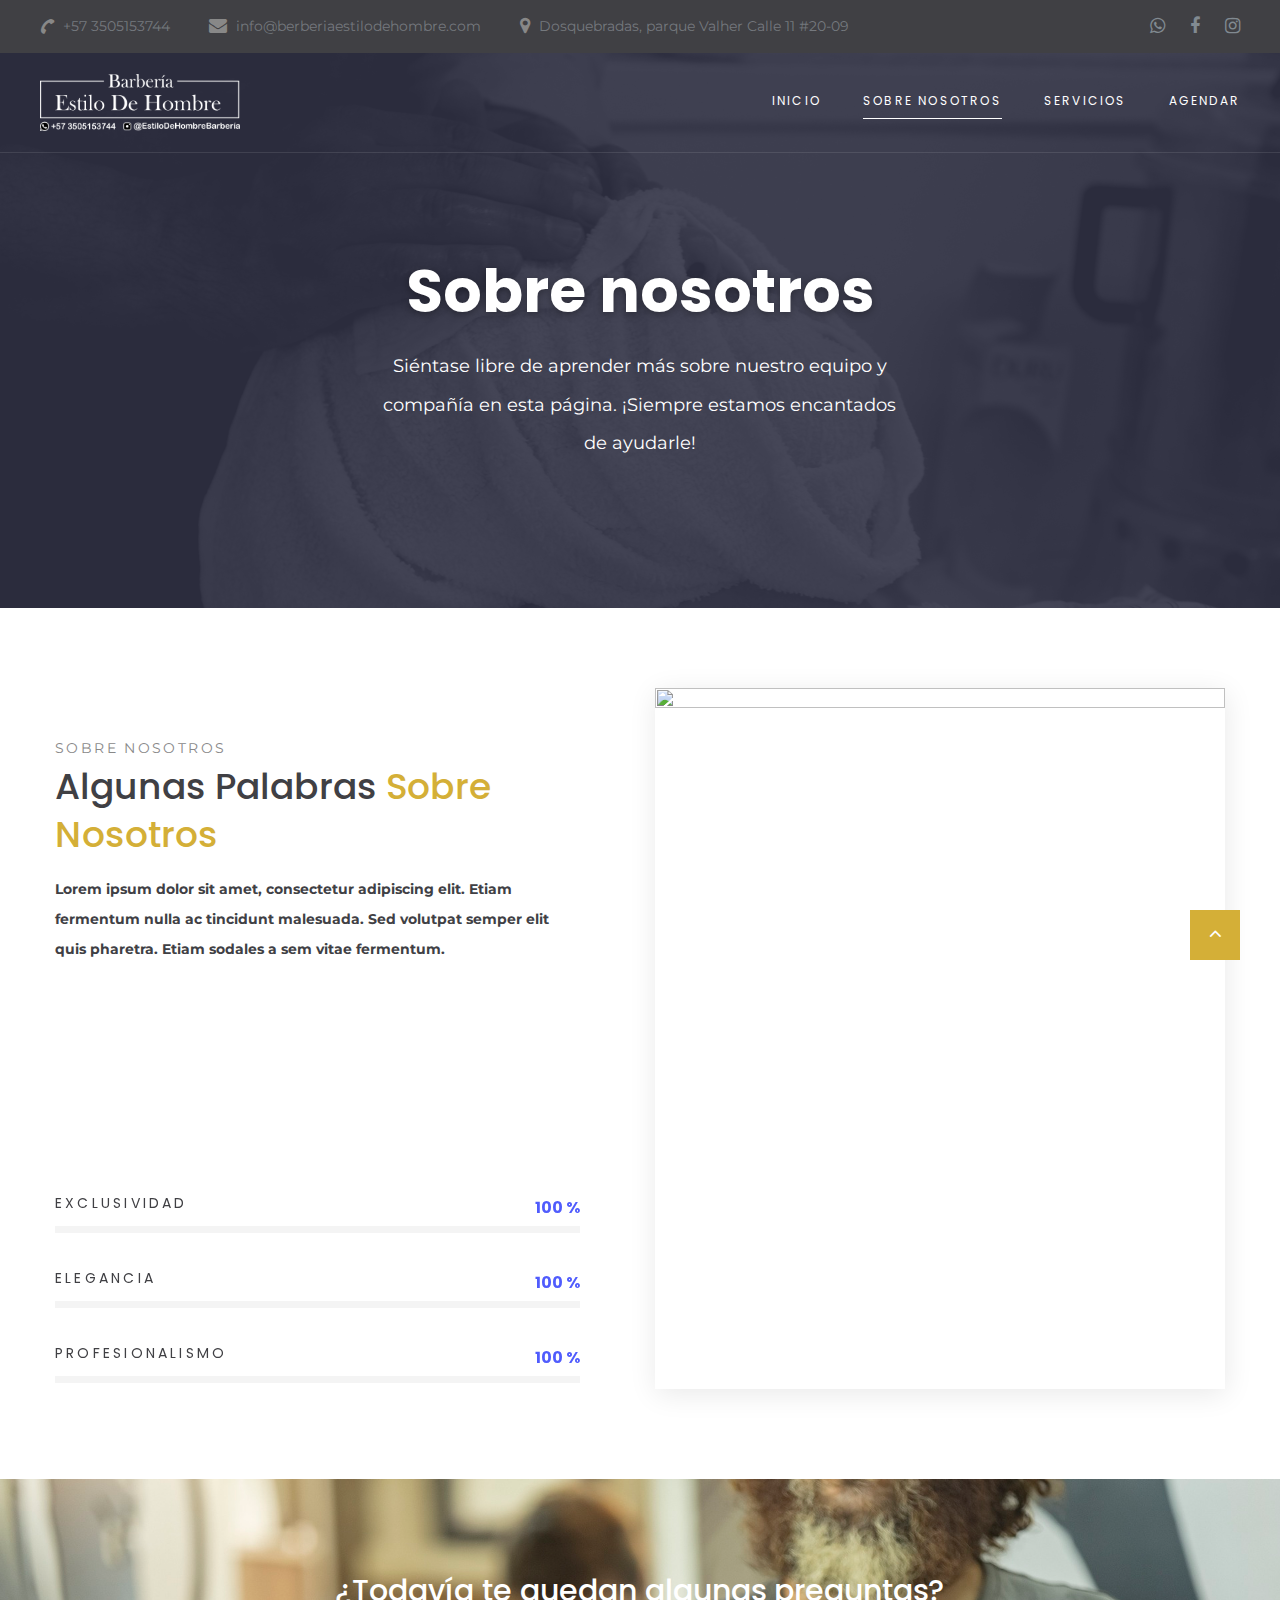
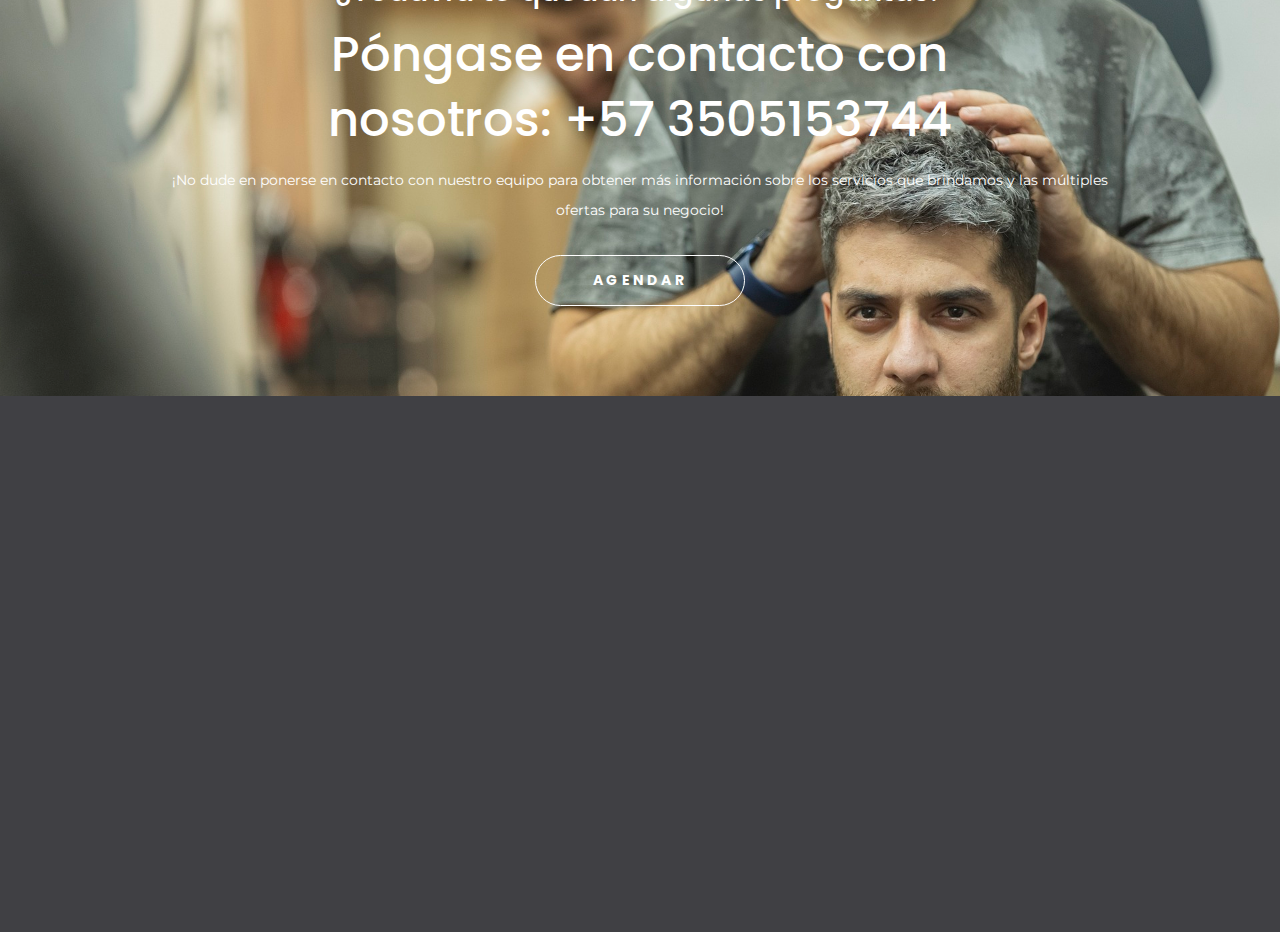
==== commit 630b3e4f: "update" ====
--- a/about.html
+++ b/about.html
@@ -46,13 +46,13 @@
                   <li>
                     <div class="unit unit-spacing-xs align-items-center">
                       <div class="unit-left"><span class="icon text-middle fa-map-marker"></span></div>
-                      <div class="unit-body"><a href="#">Dosquebradas, parque Valher</a></div>
+                      <div class="unit-body"><a href="#">Dosquebradas, parque Valher Calle 11 #20-09</a></div>
                     </div>
                   </li>
                 </ul>
                 <ul class="social-links">
                   <li><a class="icon icon-sm icon-circle icon-circle-md icon-bg-white fa-whatsapp" href="#"></a></li>
-                  <li><a class="icon icon-sm icon-circle icon-circle-md icon-bg-white fa-twitter" href="#"></a></li>
+                  
                   <li><a class="icon icon-sm icon-circle icon-circle-md icon-bg-white fa-facebook" href="#"></a></li>
                   <li><a class="icon icon-sm icon-circle icon-circle-md icon-bg-white fa-instagram" href="#"></a></li>
                 </ul>
@@ -76,7 +76,7 @@
                       </li>
                       <li class="rd-nav-item active"><a class="rd-nav-link" href="about.html">Sobre nosotros</a>
                       </li>
-                      <li class="rd-nav-item"><a class="rd-nav-link" href="#">Servicios</a>
+                      <li class="rd-nav-item"><a class="rd-nav-link" href="index.html" >Servicios</a>
                       </li>
                       <li class="rd-nav-item"><a class="rd-nav-link" href="#">Agendar</a>
                       </li>
@@ -148,7 +148,7 @@
           </div>
         </div>
       </section>
-      <!-- Our team-->
+      <!-- Our team
       <section class="section section-md">
         <div class="container">
           <div class="row row-50 justify-content-center">
@@ -212,13 +212,13 @@
             </div>
           </div>
         </div>
-      </section>
+      </section> -->
       <!--Brands-->
-      <section class="section section-md bg-gray-lighten">
-        <div class="container">
-          <div class="row">
+      <!-- <section class="section section-md bg-gray-lighten">
+        <div class="container">
+          <div class="row"> -->
             <!-- Owl Carousel-->
-            <div class="owl-carousel text-center owl-brand" data-items="1" data-sm-items="2" data-md-items="3" data-lg-items="3" data-xl-items="5" data-xxl-items="5" data-dots="true" data-nav="false" data-stage-padding="15" data-loop="false" data-margin="30" data-mouse-drag="false" data-autoplay="true">
+            <!-- <div class="owl-carousel text-center owl-brand" data-items="1" data-sm-items="2" data-md-items="3" data-lg-items="3" data-xl-items="5" data-xxl-items="5" data-dots="true" data-nav="false" data-stage-padding="15" data-loop="false" data-margin="30" data-mouse-drag="false" data-autoplay="true">
               <div class="item"><img src="images/brand-1-200x48.png" alt="" width="200" height="24"/>
               </div>
               <div class="item"><img src="images/brand-2-200x48.png" alt="" width="200" height="24"/>
@@ -232,7 +232,7 @@
             </div>
           </div>
         </div>
-      </section>
+      </section> -->
       <!--Cta section-->
       <section class="section section-md" style="background:url(images/man-g71db06d14_1920.jpg) no-repeat; background-size: cover;">
         <div class="container">
@@ -250,7 +250,7 @@
             
             <div class="col-lg-4 col-sm-8 wow fadeInUp">
               <P class="footer-classic-title">Información de contacto</P>
-              <div class="d-block offset-top-0">Barrio Valher<span class="d-lg-block">Dosquebradas, Risaralda</span></div><a class="d-inline-block accent-link" href="mailto:#">info@berberiaestilodehombre.com</a><a class="d-inline-block" href="tel:#">+57 3505153744</a>
+              <div class="d-block offset-top-0">Parque Valher Calle 11 #20-09<span class="d-lg-block">Dosquebradas, Risaralda</span></div><a class="d-inline-block accent-link" href="mailto:#">info@berberiaestilodehombre.com</a><a class="d-inline-block" href="tel:#">+57 3505153744</a>
               <ul>
                 <li>Lunes-Viernes:<span class="d-inline-block offset-left-10 text-white">9:30 AM - 9:00 PM</span></li>
                 <li>Sábado:<span class="d-inline-block offset-left-10 text-white">10:00 AM - 9:00 PM</span></li>
@@ -262,7 +262,7 @@
               <ul class="footer-classic-nav-list">
                 <li><a href="index.html">Inicio</a></li>
                 <li><a href="about.html">Sobre nosotros</a></li>
-                <li><a href="#">Servicios</a></li>
+                <li><a href="#servicios">Servicios</a></li>
                 <li><a href="#">Agendar</a></li>
                
               </ul>
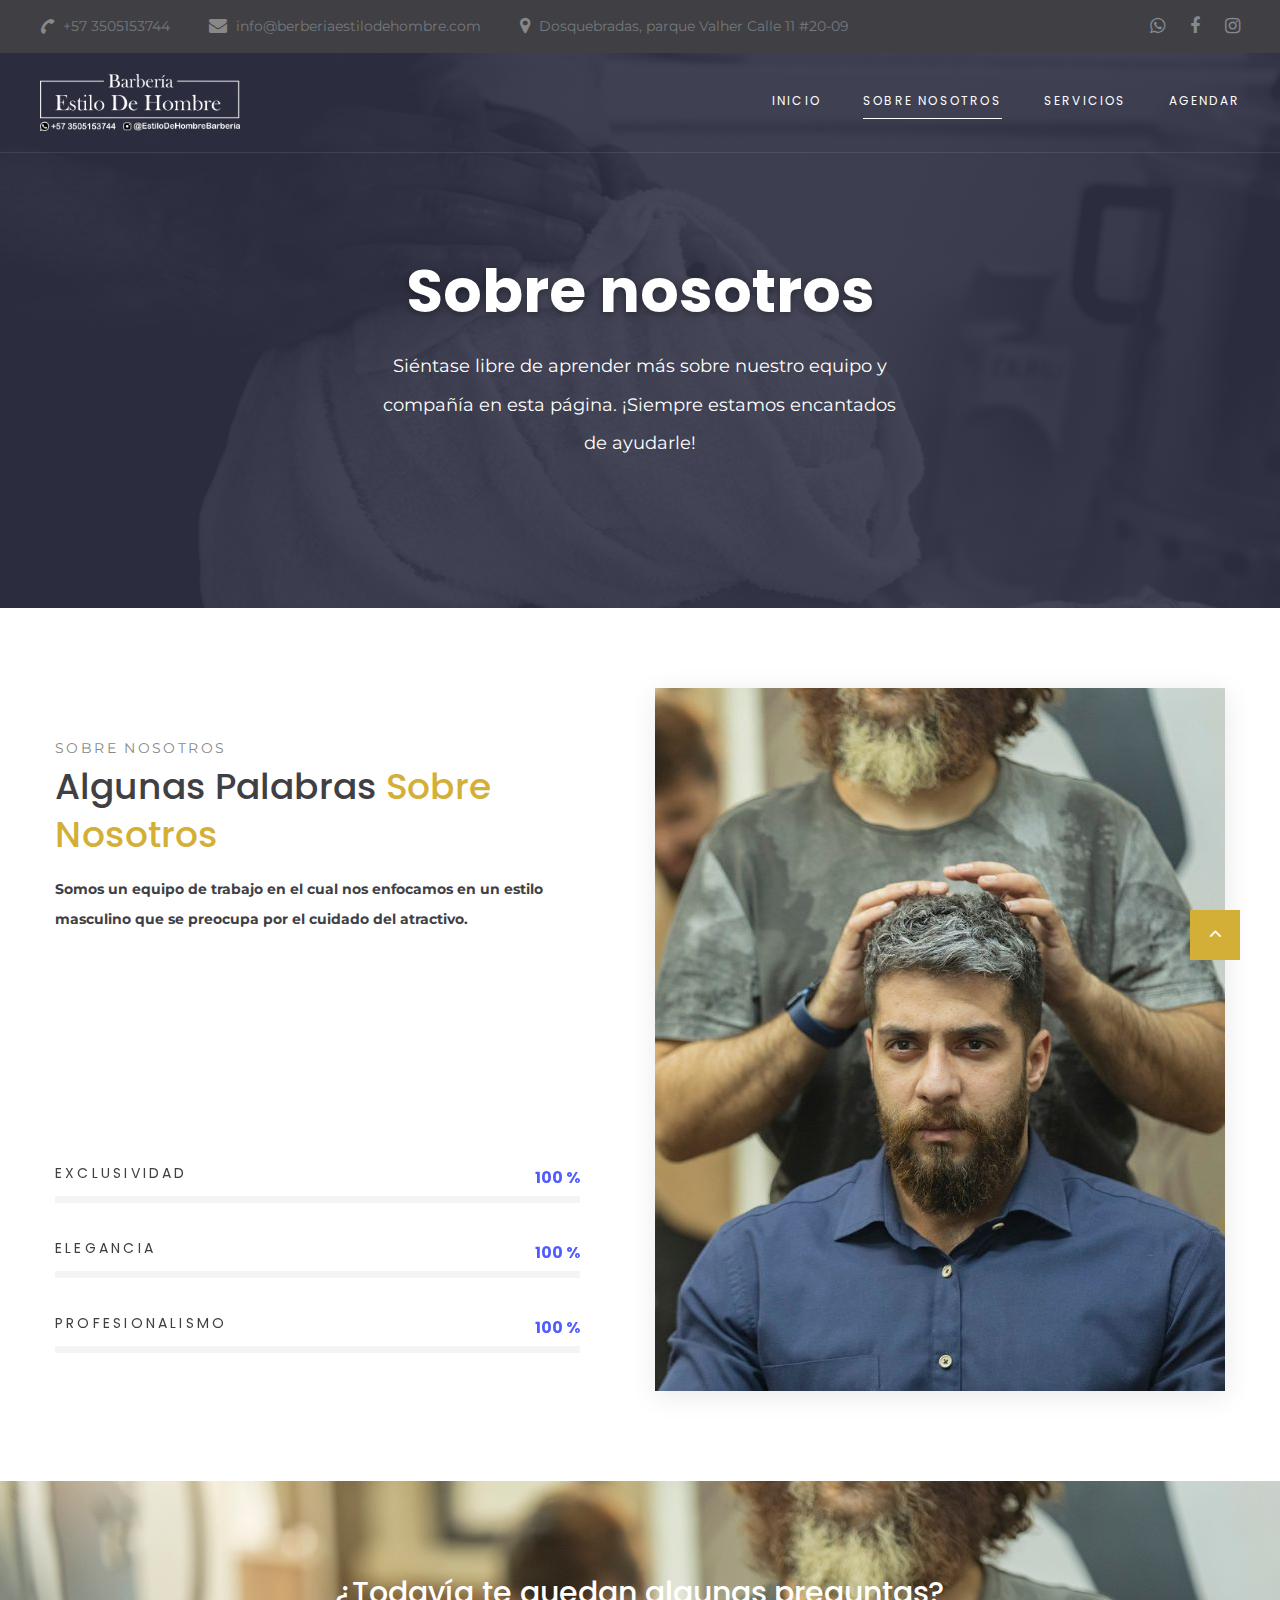
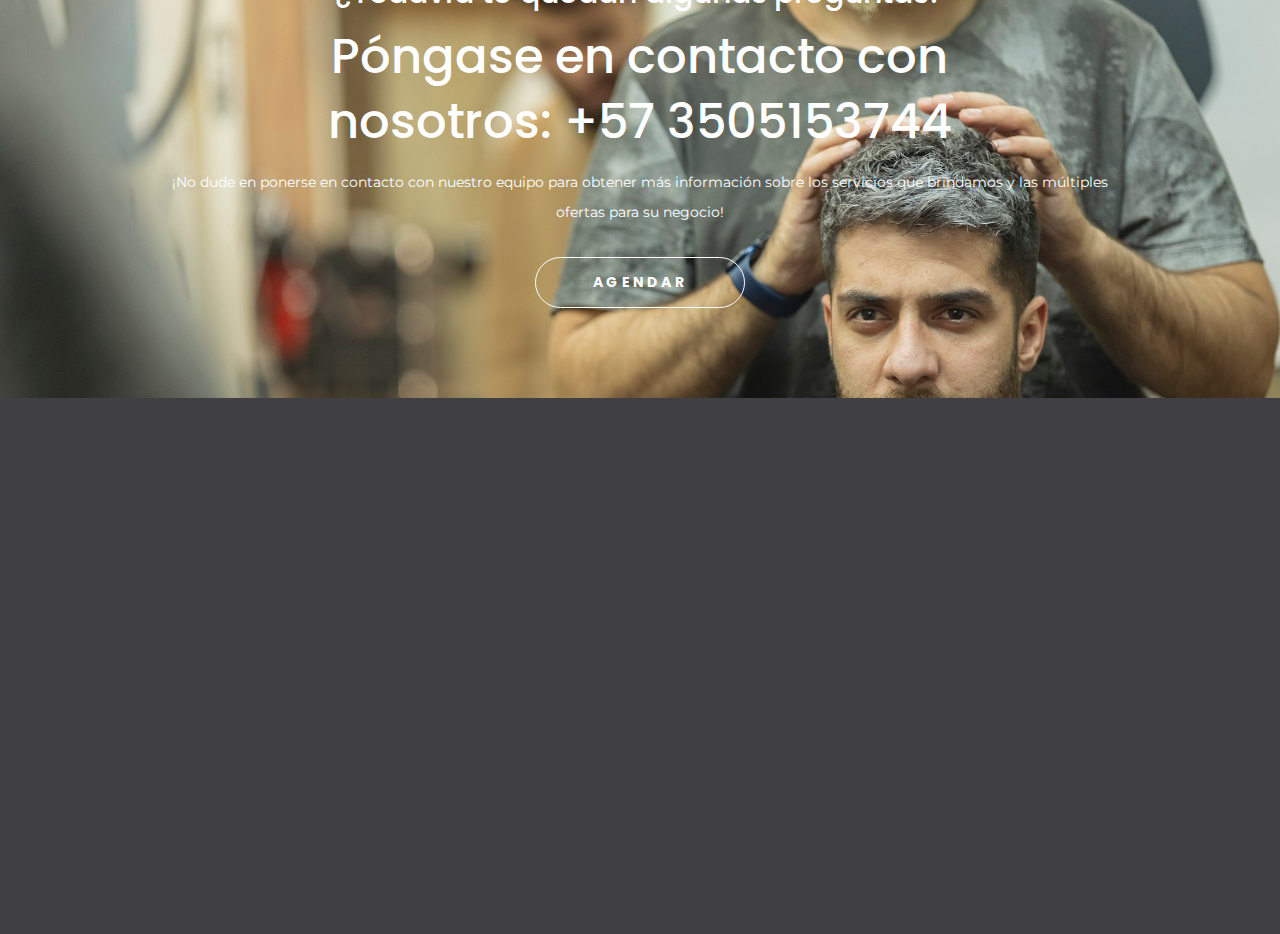
==== commit fd2913b9: "update images" ====
--- a/about.html
+++ b/about.html
@@ -107,7 +107,7 @@
               <div class="offset-top-45 offset-lg-right-45">
                 <div class="section-name wow fadeInRight" data-wow-delay=".2s">Sobre nosotros</div>
                 <h3 class="wow fadeInLeft text-capitalize" data-wow-delay=".3s">Algunas palabras<span class="text-primary"> sobre nosotros</span></h3>
-                <p class="font-weight-bold text-gray-dark wow fadeInUp" data-wow-delay=".4s">Lorem ipsum dolor sit amet, consectetur adipiscing elit. Etiam fermentum nulla ac tincidunt malesuada. Sed volutpat semper elit quis pharetra. Etiam sodales a sem vitae fermentum.</p>
+                <p class="font-weight-bold text-gray-dark wow fadeInUp" data-wow-delay=".4s">Somos un equipo de trabajo en el cual nos enfocamos en un estilo masculino que se preocupa por el cuidado del atractivo.</p>
                 <p class="wow fadeInUp" data-wow-delay=".4s">Sapien eget mi proin sed libero enim sed faucibus turpis. Placerat in egestas erat imperdiet sed euismod nisi. Vulputate eu scelerisque felis imperdiet. Lorem donec massa sapien faucibus. Volutpat diam.</p>
                 <p class="wow fadeInUp" data-wow-delay=".4s">Adipiscing enim eu turpis egestas pretium aenean pharetra magna. Nullam non nisi est sit amet facilisis magna etiam. Nec feugiat in fermentum posuere urna nec.</p>
                 <div class="offset-top-20">
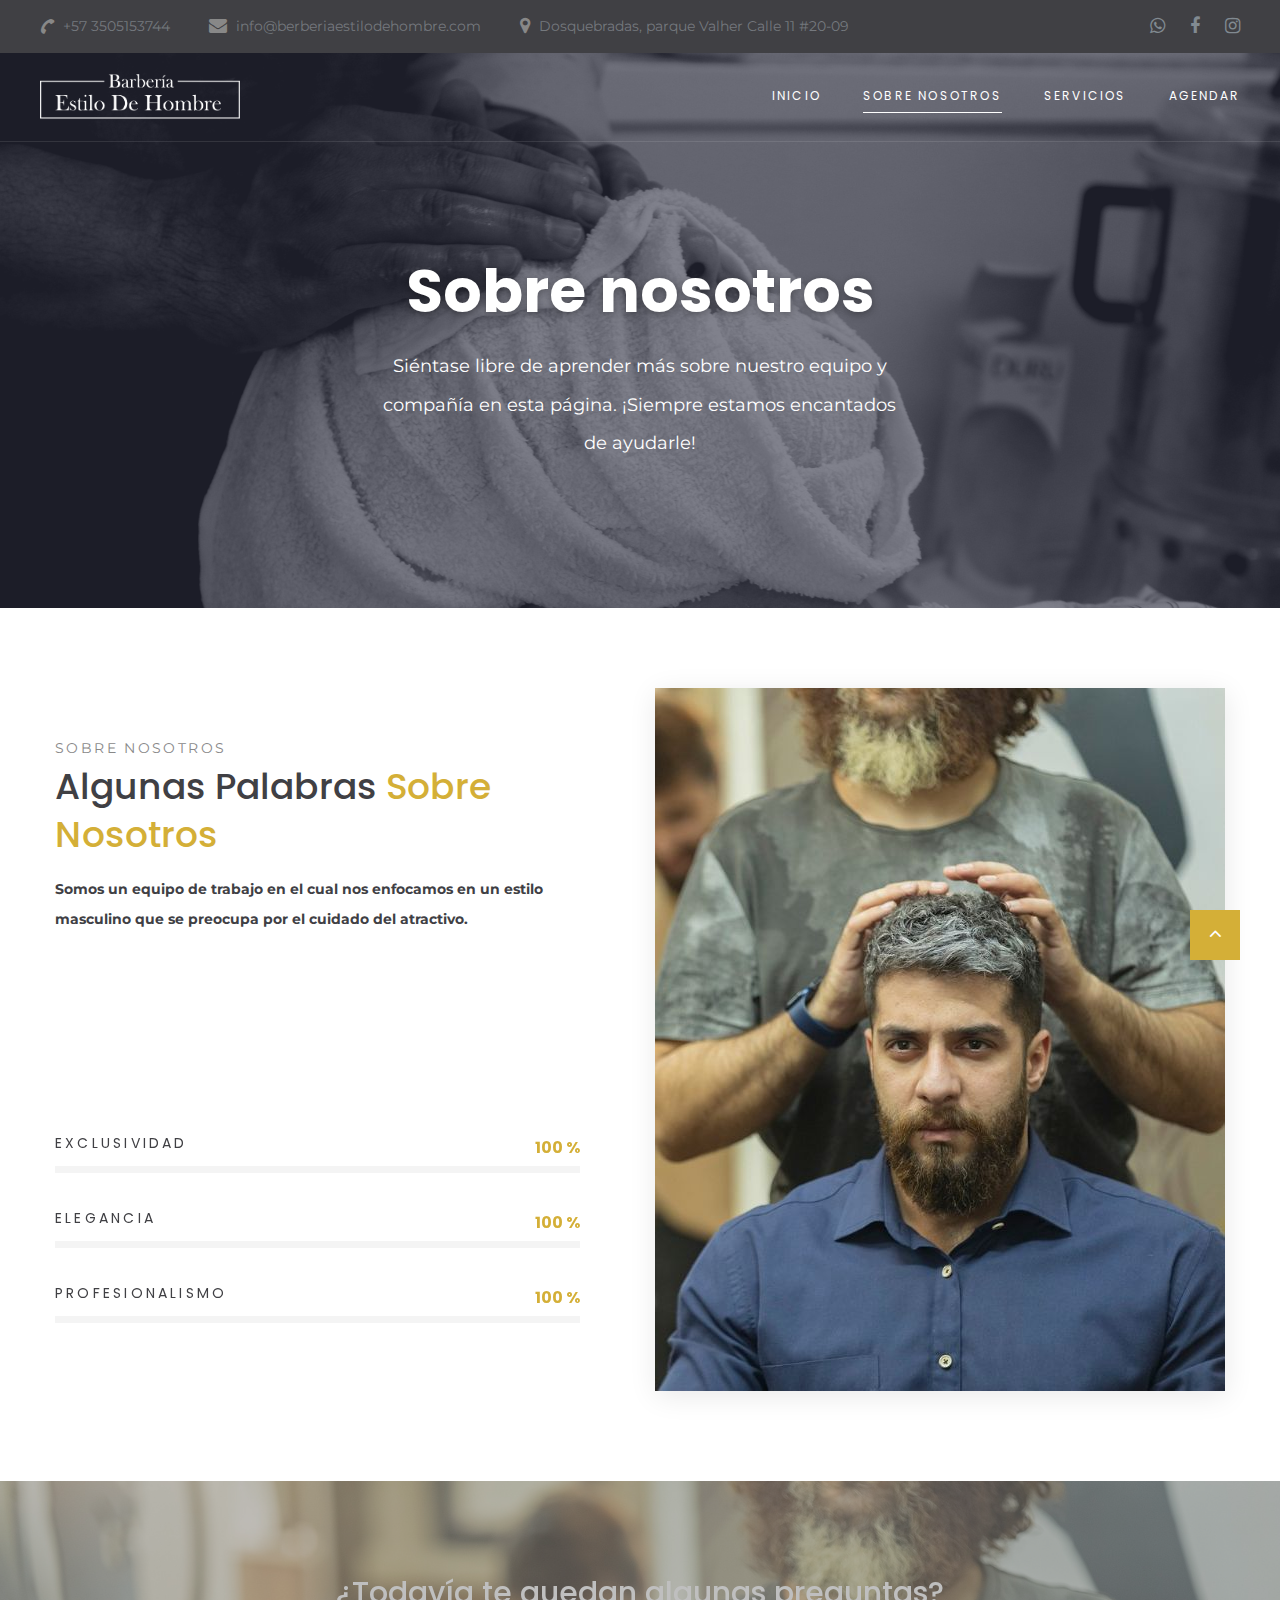
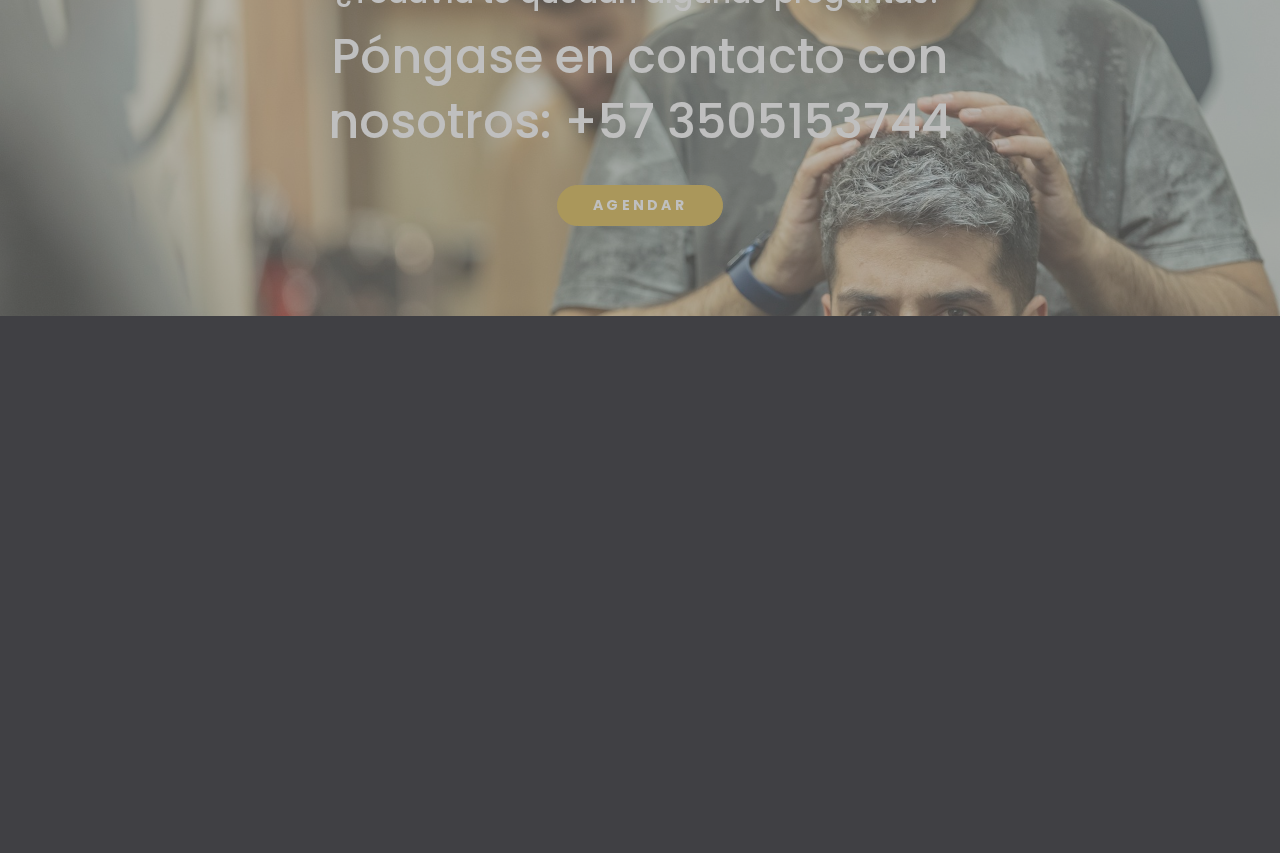
==== commit 34dfcd91: "update" ====
--- a/about.html
+++ b/about.html
@@ -5,7 +5,7 @@
     <meta charset="utf-8">
     <meta name="viewport" content="width=device-width, height=device-height, initial-scale=1.0">
     <meta http-equiv="X-UA-Compatible" content="IE=edge">
-    <link rel="icon" href="images/favicon.ico" type="image/x-icon">
+    <link rel="icon" href="images/logosinfondo.png" type="image/x-icon">
     <link rel="stylesheet" type="text/css" href="//fonts.googleapis.com/css?family=Montserrat:300,400,700%7CPoppins:300,400,500,700,900">
     <link rel="stylesheet" href="css/bootstrap.css">
     <link rel="stylesheet" href="css/fonts.css">
@@ -108,8 +108,8 @@
                 <div class="section-name wow fadeInRight" data-wow-delay=".2s">Sobre nosotros</div>
                 <h3 class="wow fadeInLeft text-capitalize" data-wow-delay=".3s">Algunas palabras<span class="text-primary"> sobre nosotros</span></h3>
                 <p class="font-weight-bold text-gray-dark wow fadeInUp" data-wow-delay=".4s">Somos un equipo de trabajo en el cual nos enfocamos en un estilo masculino que se preocupa por el cuidado del atractivo.</p>
-                <p class="wow fadeInUp" data-wow-delay=".4s">Sapien eget mi proin sed libero enim sed faucibus turpis. Placerat in egestas erat imperdiet sed euismod nisi. Vulputate eu scelerisque felis imperdiet. Lorem donec massa sapien faucibus. Volutpat diam.</p>
-                <p class="wow fadeInUp" data-wow-delay=".4s">Adipiscing enim eu turpis egestas pretium aenean pharetra magna. Nullam non nisi est sit amet facilisis magna etiam. Nec feugiat in fermentum posuere urna nec.</p>
+                <p class="wow fadeInUp" data-wow-delay=".4s">Con base en eso, dedicamos nuestro día a día en ofrecer el espacio para que el hombre pueda entrar a un hábitat donde se sienta sumamente cómodo con lo que ve, siente y recibe.</p>
+                <p class="wow fadeInUp" data-wow-delay=".4s">Nuestros clientes se van después de haber recibido un servicio de alta calidad sintiendo un aire de frescura y relajación.</p>
                 <div class="offset-top-20">
                   <!--Linear progress bar-->
                   <article class="progress-linear">
@@ -148,98 +148,14 @@
           </div>
         </div>
       </section>
-      <!-- Our team
-      <section class="section section-md">
-        <div class="container">
-          <div class="row row-50 justify-content-center">
-            <div class="col-md col-12 text-center">
-              <div class="section-name wow fadeInRight" data-wow-delay=".2s">Personas detrás de nuestro éxito</div>
-              <h3 class="wow fadeInLeft text-capitalize" data-wow-delay=".3s">Conoce a Nuestro<span class="text-primary"> Equipo</span></h3>
-              <p class="block-675">Mi proin sed libero enim sed faucibus. Metus dictum at tempor commodo. Viverra justo nec ultrices dui sapien eget mi. Eget felis eget nunc lobortis.</p>
-            </div>
-          </div>
-          <div class="row row-50 justify-content-center">
-            <div class="col-xl-4 col-sm-6 col-10 wow fadeInLeft" data-wow-delay=".3s">
-              <div class="team-classic-wrap">
-                <div class="team-classic-img"><img src="images/team-classic-1-370x397.jpg" alt="" width="370" height="198"/>
-                </div>
-                <div class="block-320 text-center">
-                  <h4 class="font-weight-bold">David Ramírez</h4><span class="d-block">FUndador</span>
-                  <p>Placerat duis ultricies lacus sed turpis tincidunt id aliquet. Et pharetra pharetra massa massa ultricies.</p>
-                  <hr class="offset-top-40"/>
-                  <ul class="justify-content-center social-links offset-top-30">
-                    
-                    <li><a class="fa fa fa-twitter" href="#"></a></li>
-                    <li><a class="fa fa-facebook" href="#"></a></li>
-                    <li><a class="fa fa-instagram" href="#"></a></li>
-                  </ul>
-                </div>
-              </div>
-            </div>
-            <div class="col-xl-4 col-sm-6 col-10 wow fadeInUp" data-wow-delay=".3s">
-              <div class="team-classic-wrap">
-                <div class="team-classic-img"><img src="images/team-classic-2-370x397.jpg" alt="" width="370" height="198"/>
-                </div>
-                <div class="block-320 text-center">
-                  <h4 class="font-weight-bold">Andrés Perez</h4><span class="d-block">Barbero profesional</span>
-                  <p>Ut morbi tincidunt augue interdum velit. Sed euismod nisi porta lorem nisl rhoncus mattis rhoncus urna sed.</p>
-                  <hr class="offset-top-40"/>
-                  <ul class="justify-content-center social-links offset-top-30">
-                    
-                    <li><a class="fa fa fa-twitter" href="#"></a></li>
-                    <li><a class="fa fa-facebook" href="#"></a></li>
-                    <li><a class="fa fa-instagram" href="#"></a></li>
-                  </ul>
-                </div>
-              </div>
-            </div>
-            <div class="col-xl-4 col-sm-6 col-10 wow fadeInRight" data-wow-delay=".3s">
-              <div class="team-classic-wrap">
-                <div class="team-classic-img"><img src="images/team-classic-3-370x397.jpg" alt="" width="370" height="198"/>
-                </div>
-                <div class="block-320 text-center">
-                  <h4 class="font-weight-bold">Sergio Perez</h4><span class="d-block">Barbero profesional</span>
-                  <p>Vitae aliquet nec ullamcorper sit amet risus nullam eget felis. Euismod lacinia at quis risus sed vulputate.</p>
-                  <hr class="offset-top-40"/>
-                  <ul class="justify-content-center social-links offset-top-30">
-                    
-                    <li><a class="fa fa fa-twitter" href="#"></a></li>
-                    <li><a class="fa fa-facebook" href="#"></a></li>
-                    <li><a class="fa fa-instagram" href="#"></a></li>
-                  </ul>
-                </div>
-              </div>
-            </div>
-          </div>
-        </div>
-      </section> -->
-      <!--Brands-->
-      <!-- <section class="section section-md bg-gray-lighten">
-        <div class="container">
-          <div class="row"> -->
-            <!-- Owl Carousel-->
-            <!-- <div class="owl-carousel text-center owl-brand" data-items="1" data-sm-items="2" data-md-items="3" data-lg-items="3" data-xl-items="5" data-xxl-items="5" data-dots="true" data-nav="false" data-stage-padding="15" data-loop="false" data-margin="30" data-mouse-drag="false" data-autoplay="true">
-              <div class="item"><img src="images/brand-1-200x48.png" alt="" width="200" height="24"/>
-              </div>
-              <div class="item"><img src="images/brand-2-200x48.png" alt="" width="200" height="24"/>
-              </div>
-              <div class="item"><img src="images/brand-3-200x48.png" alt="" width="200" height="24"/>
-              </div>
-              <div class="item"><img src="images/brand-4-200x48.png" alt="" width="200" height="24"/>
-              </div>
-              <div class="item"><img src="images/brand-5-200x48.png" alt="" width="200" height="24"/>
-              </div>
-            </div>
-          </div>
-        </div>
-      </section> -->
+     
       <!--Cta section-->
-      <section class="section section-md" style="background:url(images/man-g71db06d14_1920.jpg) no-repeat; background-size: cover;">
+      <section class="section section-md" style="background:url(images/man-g71db06d14_1920.jpg) no-repeat; background-size: cover; filter:contrast(50%);">
         <div class="container">
           <div class="row justify-content-center">
             <div class="col-md-10 col-12 text-center"><span class="text-white d-block cta-big-text font-weight-medium">¿Todavía te quedan algunas preguntas?</span>
               <h2 class="text-white"><span class="d-block">Póngase en contacto con nosotros:<a class="underline-link" href="tel:#"> +57 3505153744</a></span></h2>
-              <p class="text-white">¡No dude en ponerse en contacto con nuestro equipo para obtener más información sobre los servicios que brindamos y las múltiples ofertas para su negocio!</p><a class="button-circle button-default-outline button button-lg button-width-210" href="contacts.html">Agendar</a>
+              <a class="button button-primary button-circle" href="contacts.html">Agendar</a>
             </div>
           </div>
         </div>
@@ -252,9 +168,9 @@
               <P class="footer-classic-title">Información de contacto</P>
               <div class="d-block offset-top-0">Parque Valher Calle 11 #20-09<span class="d-lg-block">Dosquebradas, Risaralda</span></div><a class="d-inline-block accent-link" href="mailto:#">info@berberiaestilodehombre.com</a><a class="d-inline-block" href="tel:#">+57 3505153744</a>
               <ul>
-                <li>Lunes-Viernes:<span class="d-inline-block offset-left-10 text-white">9:30 AM - 9:00 PM</span></li>
-                <li>Sábado:<span class="d-inline-block offset-left-10 text-white">10:00 AM - 9:00 PM</span></li>
-                <li>Domingo:<span class="d-inline-block offset-left-10 text-white">10:00 AM - 3:00 PM</span></li>
+                <li>Lunes-Viernes:<span class="d-inline-block offset-left-10 text-white">09:00 AM - 7:00 PM</span></li>
+                <li>Sábado:<span class="d-inline-block offset-left-10 text-white">09:00 AM - 7:00 PM</span></li>
+                <li>Domingo:<span class="d-inline-block offset-left-10 text-white">09:00 AM - 7:00 PM</span></li>
               </ul>
             </div>
             <div class="col-lg-3 col-sm-4 wow fadeInUp" data-wow-delay=".3s">
--- a/css/style.css
+++ b/css/style.css
@@ -5073,7 +5073,7 @@
 	left: 0;
 	width: 100%;
 	height: 100%;
-	opacity: .1;
+	opacity: .4;
 }
 
 .section-intro h1 {
@@ -5699,7 +5699,7 @@
 	width: 36px;
 	height: 36px;
 	margin: 0 auto;
-	border: 3px solid #505cfd;
+	border: 3px solid #D4AF37;
 	border-radius: 50%;
 	border-left-color: transparent;
 	border-bottom-color: transparent;
@@ -8303,13 +8303,13 @@
 .progress-linear .progress-bar-linear {
 	width: 0;
 	height: inherit;
-	background: #505cfd;
+	background: #D4AF37;
 	transition: 1s all ease-in-out;
 }
 
 .progress-linear .progress-value {
 	font-weight: 700;
-	color: #505cfd;
+	color: #D4AF37;
 	position: absolute;
 	right: 0;
 	top: 50%;
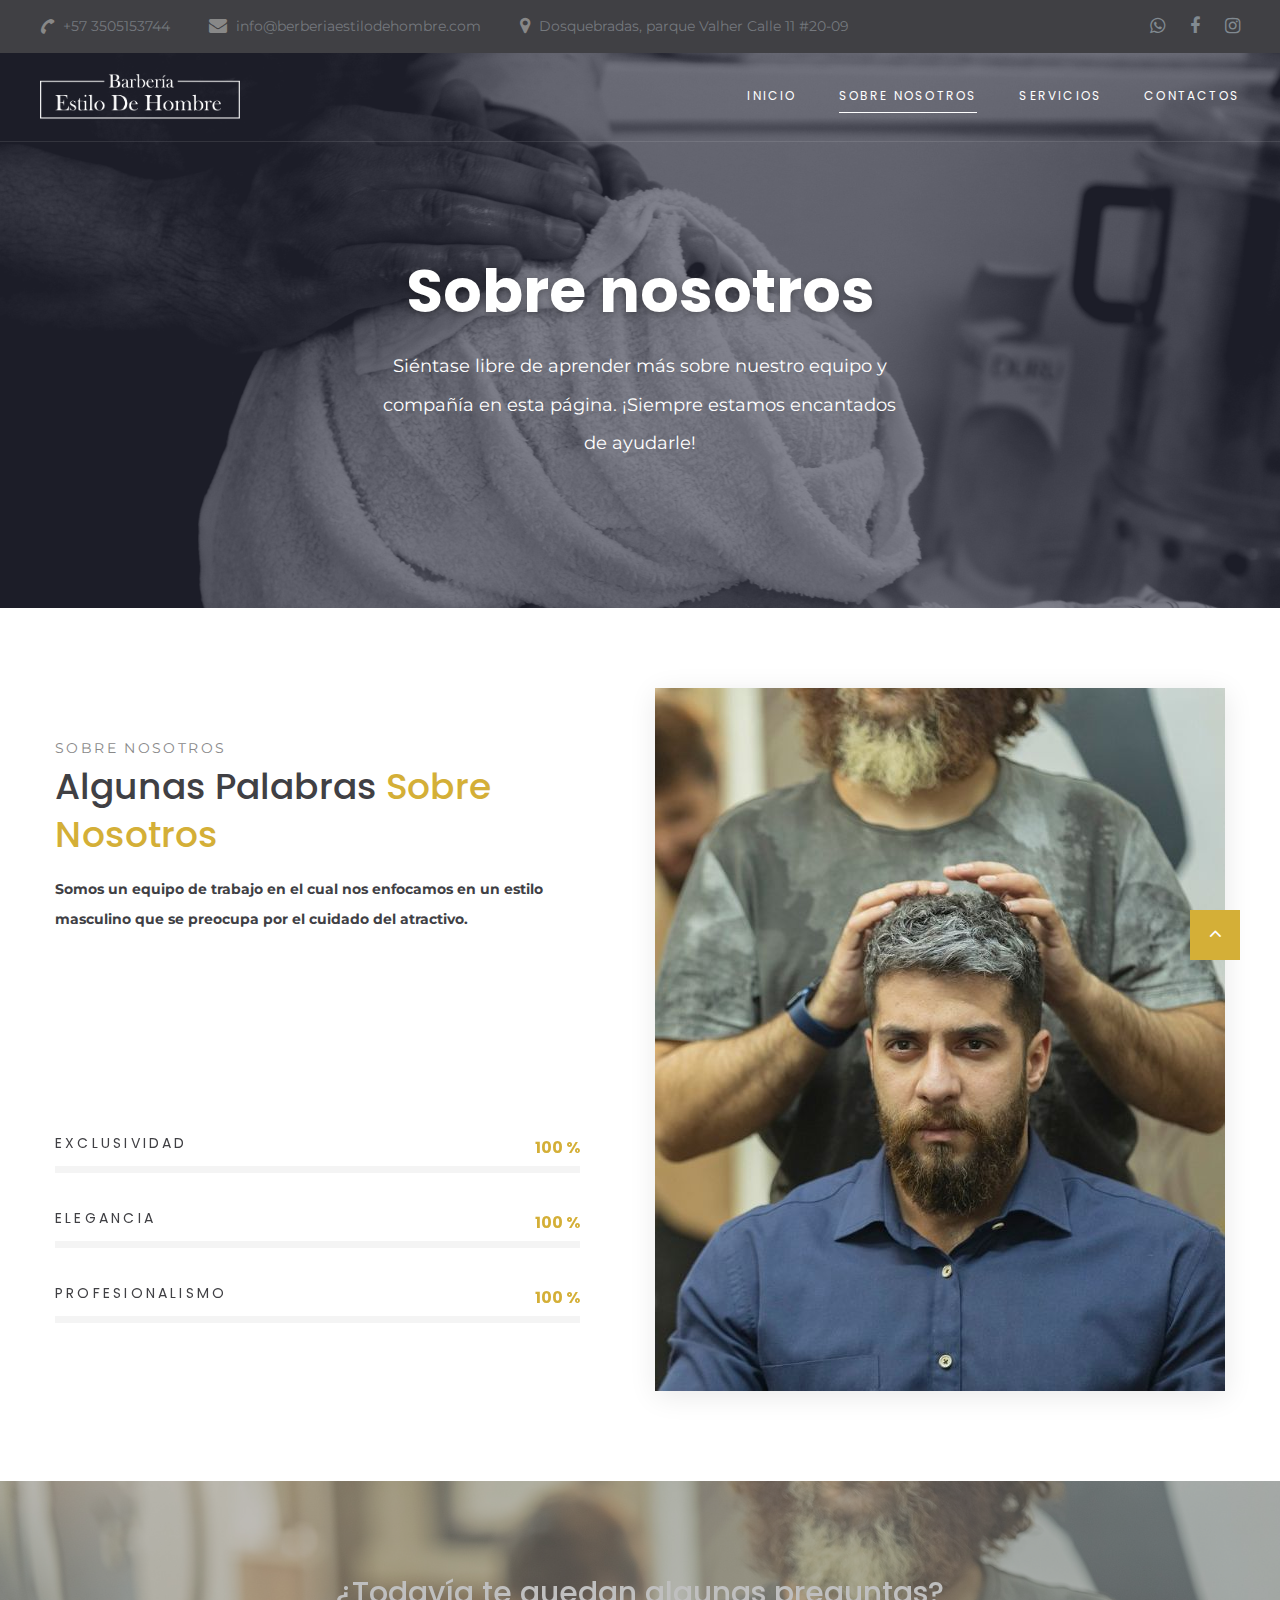
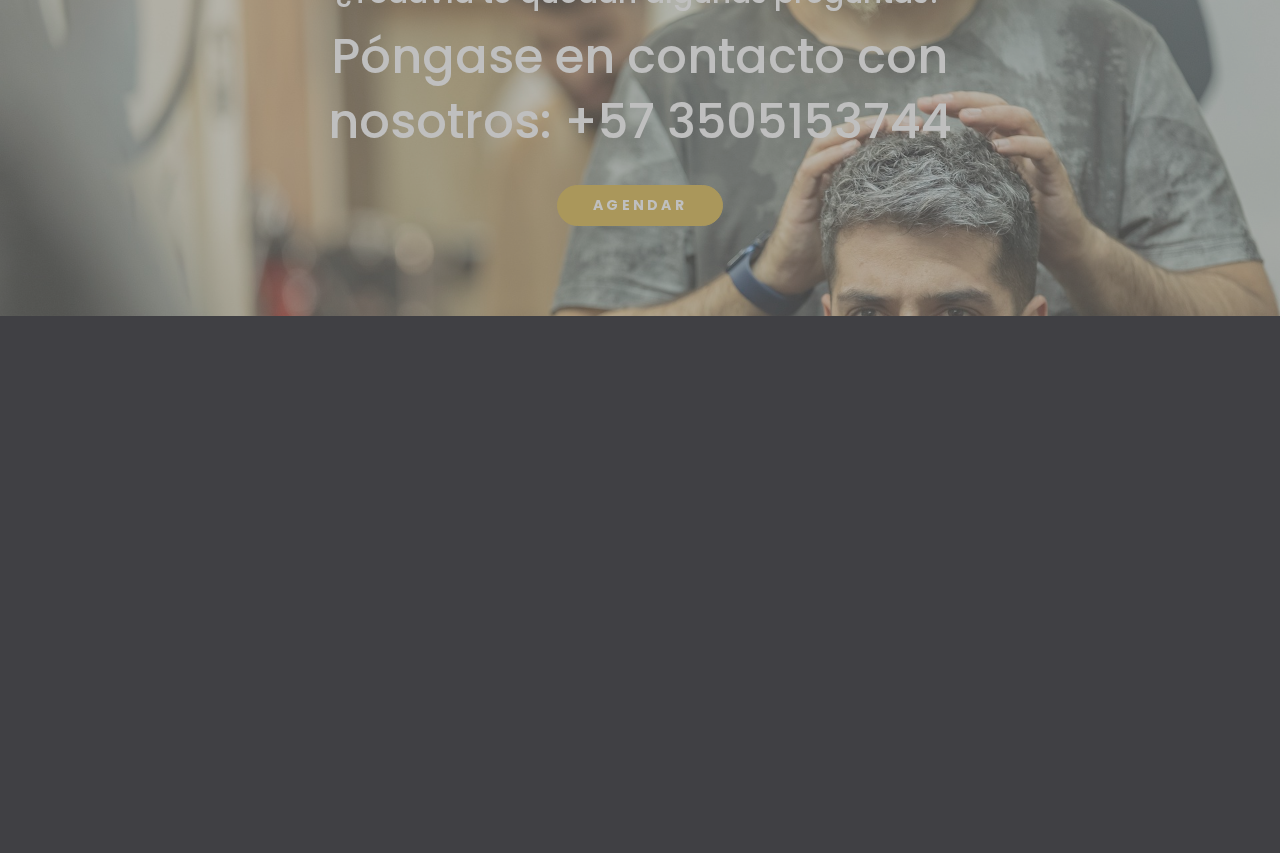
==== commit fe0bde6c: "update" ====
--- a/about.html
+++ b/about.html
@@ -51,10 +51,10 @@
                   </li>
                 </ul>
                 <ul class="social-links">
-                  <li><a class="icon icon-sm icon-circle icon-circle-md icon-bg-white fa-whatsapp" href="#"></a></li>
+                  <li><a class="icon icon-sm icon-circle icon-circle-md icon-bg-white fa-whatsapp" href="https://wa.me/573505153744" target="_blank"></a></li>
                   
                   <li><a class="icon icon-sm icon-circle icon-circle-md icon-bg-white fa-facebook" href="#"></a></li>
-                  <li><a class="icon icon-sm icon-circle icon-circle-md icon-bg-white fa-instagram" href="#"></a></li>
+                  <li><a class="icon icon-sm icon-circle icon-circle-md icon-bg-white fa-instagram" href="https://www.instagram.com/estilodehombrebarberia/" target="_blank"></a></li>
                 </ul>
               </div>
             </div>
@@ -78,7 +78,7 @@
                       </li>
                       <li class="rd-nav-item"><a class="rd-nav-link" href="index.html" >Servicios</a>
                       </li>
-                      <li class="rd-nav-item"><a class="rd-nav-link" href="#">Agendar</a>
+                      <li class="rd-nav-item"><a class="rd-nav-link" href="#">Contactos</a>
                       </li>
                     </ul>
                   </div>
@@ -203,9 +203,9 @@
             <p class="rights"><span>&copy;&nbsp;</span><span class="copyright-year"></span>. Todos los derechos reservados Barbería Estilo de Hombre. Diseñado por <a href="#">Miguel Angel Ramírez</a></p>
             <ul class="social-links">
               
-              <li><a class="fa fa fa-whatsapp" href="#"></a></li>
+              <li><a class="fa fa fa-whatsapp" href="https://wa.me/573505153744" target="_blank"></a></li>
               <li><a class="fa fa-facebook" href="#"></a></li>
-              <li><a class="fa fa-instagram" href="#"></a></li>
+              <li><a class="fa fa-instagram" href="https://www.instagram.com/estilodehombrebarberia/" target="_blank"></a></li>
             </ul>
           </div>
         </div>
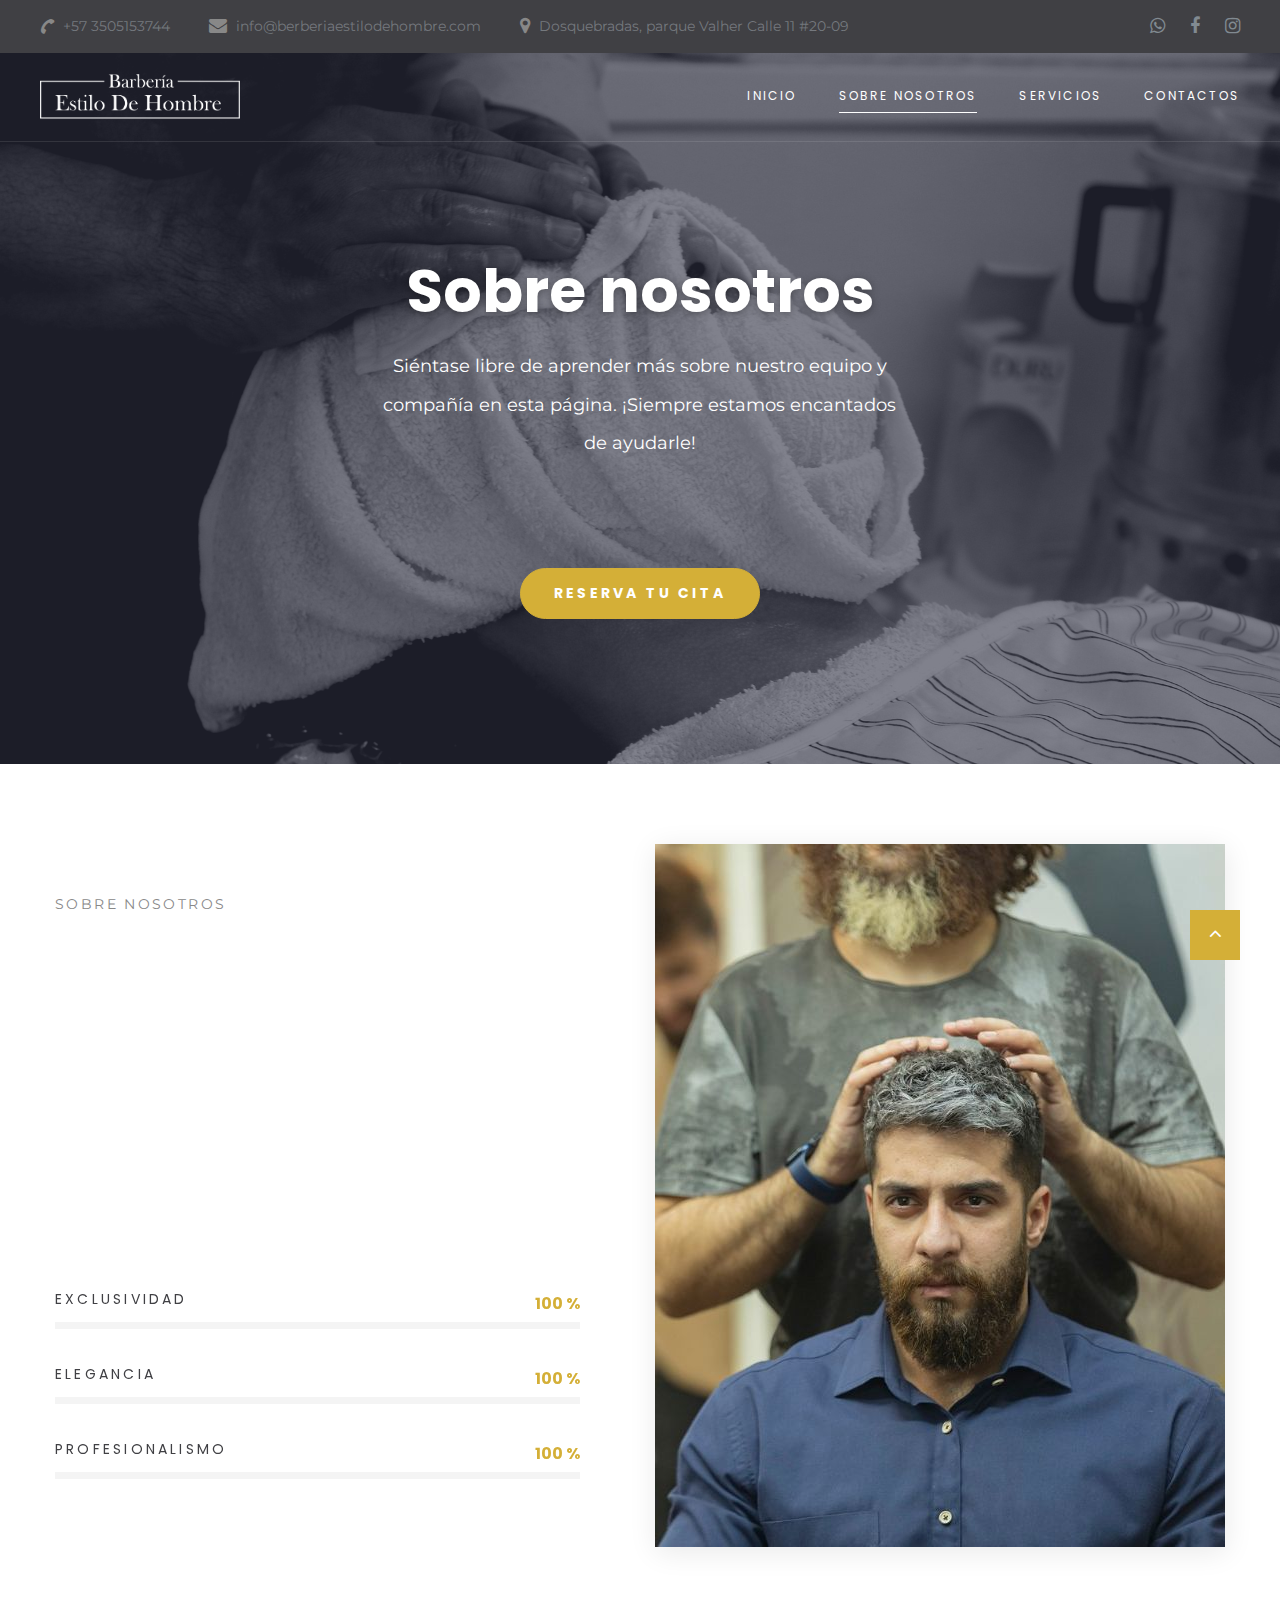
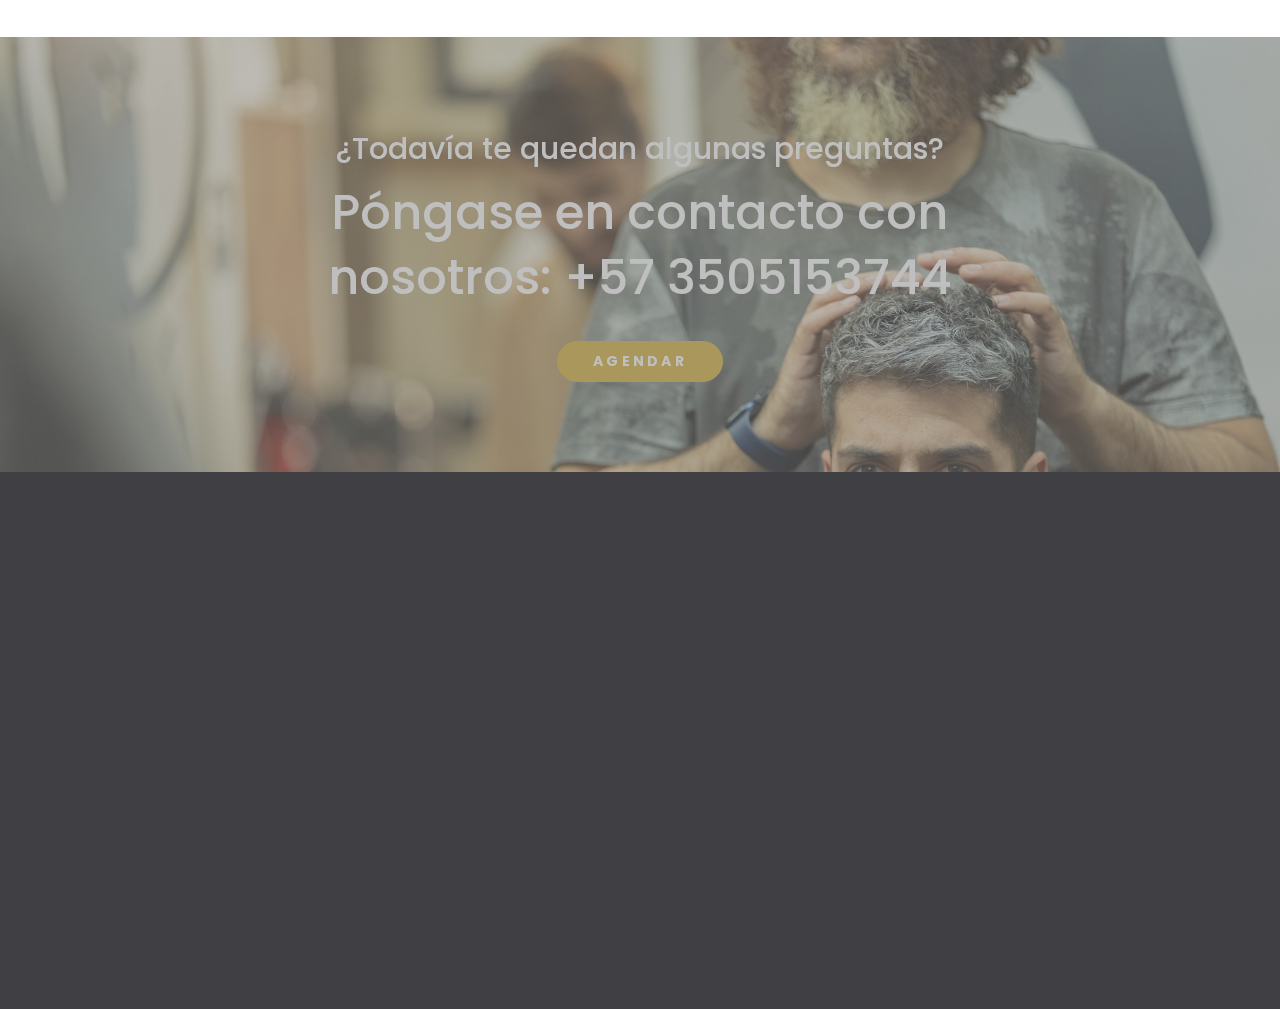
==== commit 6c60f2ad: "update link calendly" ====
--- a/about.html
+++ b/about.html
@@ -76,9 +76,9 @@
                       </li>
                       <li class="rd-nav-item active"><a class="rd-nav-link" href="about.html">Sobre nosotros</a>
                       </li>
-                      <li class="rd-nav-item"><a class="rd-nav-link" href="index.html" >Servicios</a>
-                      </li>
-                      <li class="rd-nav-item"><a class="rd-nav-link" href="#">Contactos</a>
+                      <li class="rd-nav-item"><a class="rd-nav-link" href="https://calendly.com/reservas-barberia-estilode-hombre" target="_blank" >Servicios</a>
+                      </li>
+                      <li class="rd-nav-item"><a class="rd-nav-link" href="contacts.html">Contactos</a>
                       </li>
                     </ul>
                   </div>
@@ -98,6 +98,7 @@
             </div>
           </div>
         </div>
+        <div class="col-12 text-center offset-top-75" data-wow-delay=".2s"><a class="button-width-190 button-primary button-circle button-lg button offset-top-30" href="https://calendly.com/reservas-barberia-estilode-hombre" target="_blank">Reserva tu cita</a></div>
       </section>
       <!-- About page about section-->
       <section class="section section-md">
@@ -179,7 +180,7 @@
                 <li><a href="index.html">Inicio</a></li>
                 <li><a href="about.html">Sobre nosotros</a></li>
                 <li><a href="#servicios">Servicios</a></li>
-                <li><a href="#">Agendar</a></li>
+                <li><a href="contacts.html">Contasto</a></li>
                
               </ul>
             </div>
